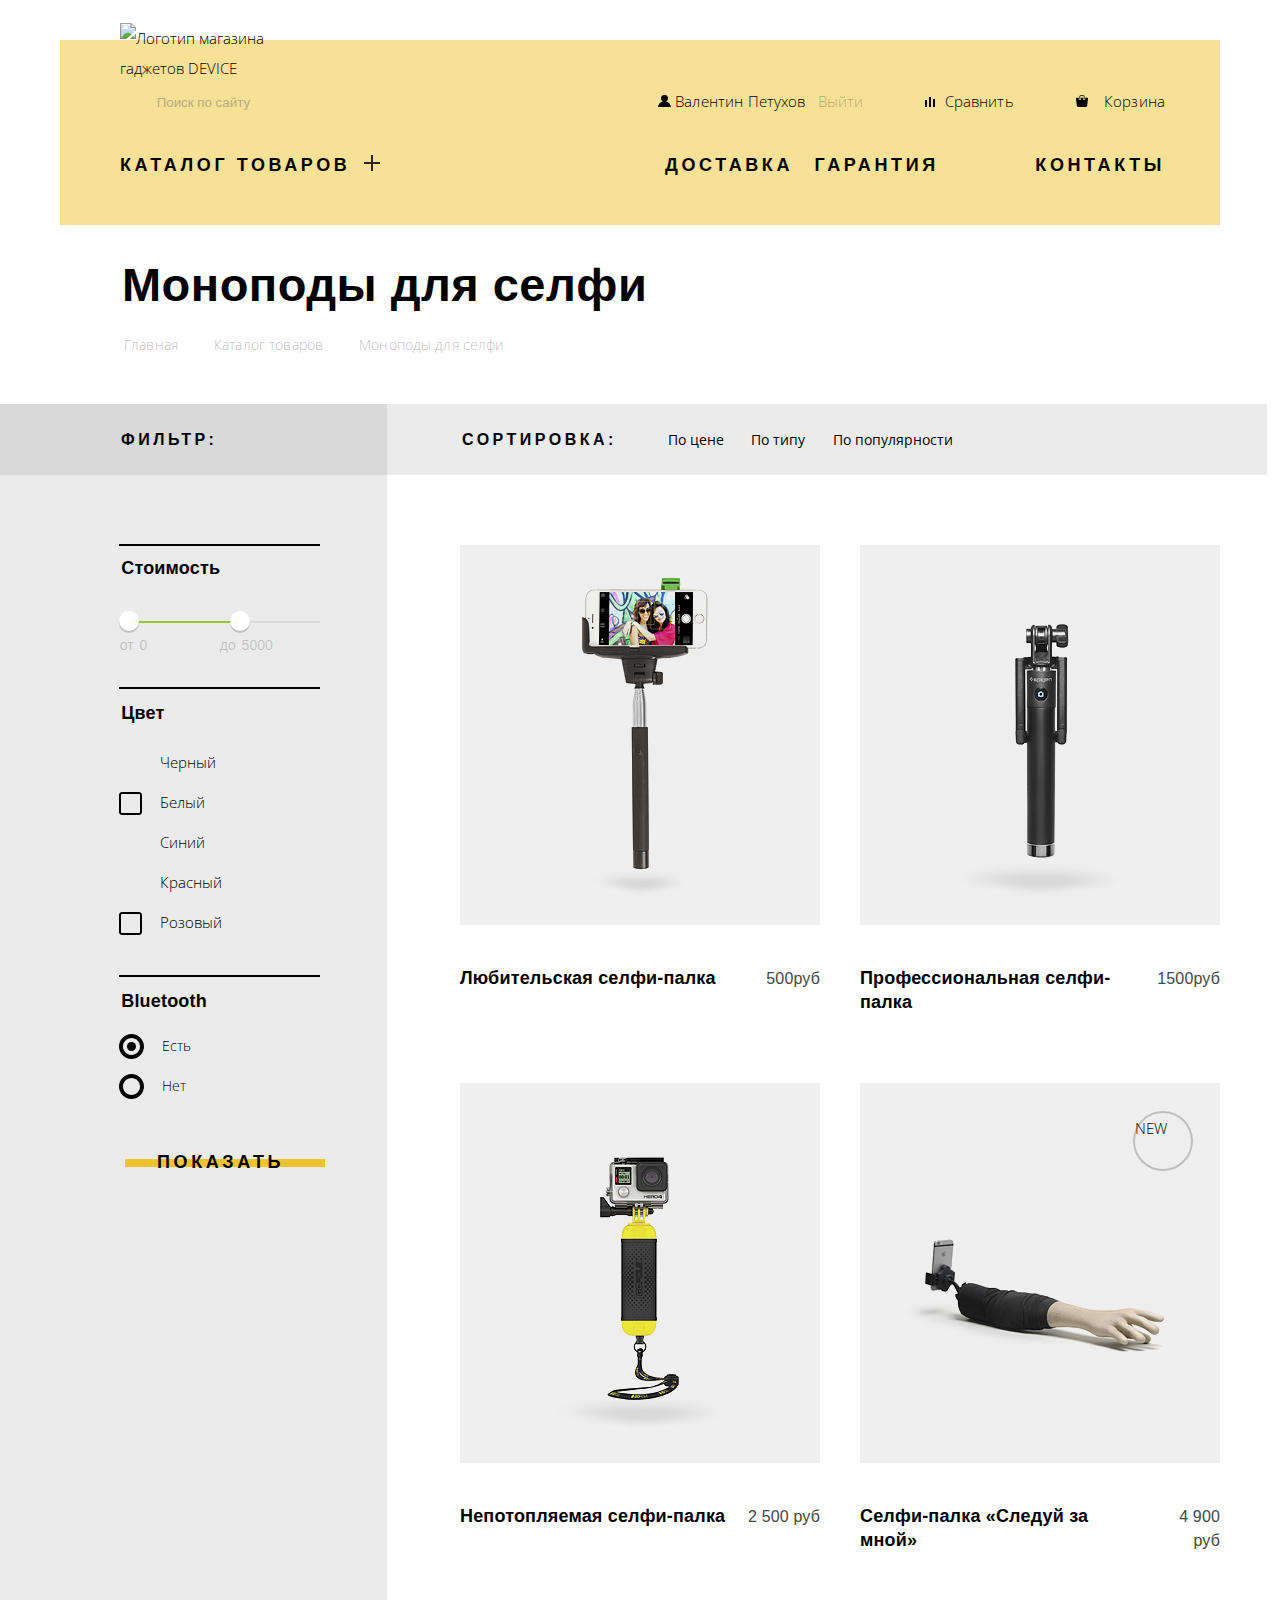
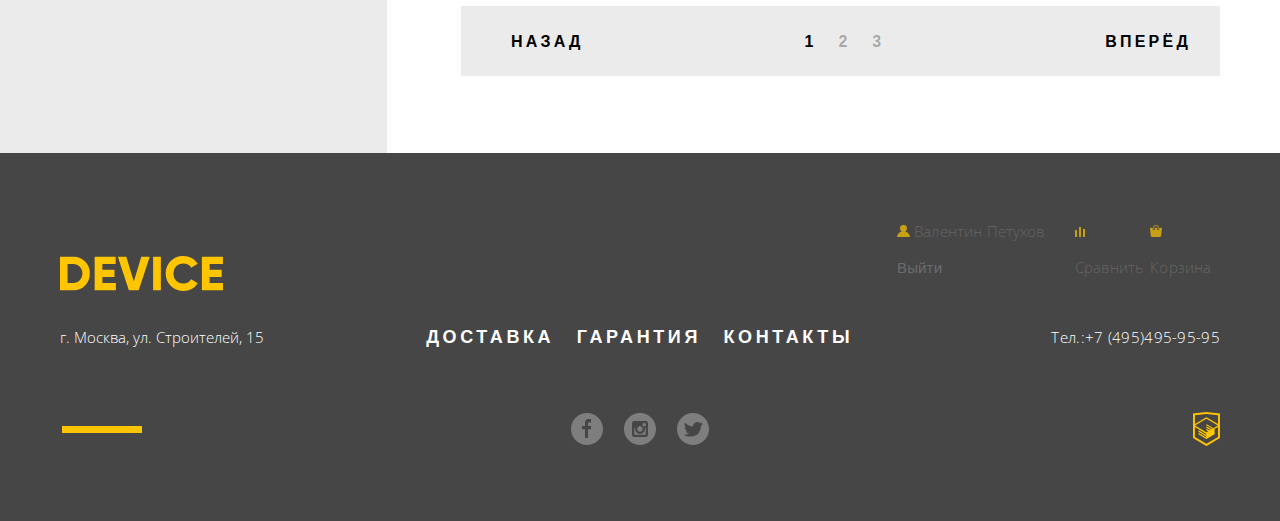
==== catalog-monopod.html @ 41ba4fc7 "работа на замечаниями" ====
<!DOCTYPE html>
<html lang="ru">

<head>
  <meta charset="utf-8">
  <title>HTML Academy Моноподы: Девайс</title>
  <link href="https://fonts.googleapis.com/css?family=Open+Sans:300,400&display=swap&subset=cyrillic" rel="stylesheet">
  <link href="css/normalize.css" rel="stylesheet">
  <link rel="stylesheet" href="css/style.css">

</head>

<body>
  <header class="container">
    <div class="main-navigation">
      <a class="header-logo" href="index.html">
        <img class="header-device" src="img/device.png" alt="Логотип магазина гаджетов DEVICE" width="163" height="35">
      </a>

      <div class="header-top">
        <div class="header-wraper">
          <form class="header-search" action="https://echo.htmlacademy.ru" method="get">
            <input name="search" class="header-search-text" placeholder="Поиск по сайту" type="text">
            <button class="header-search-button" type="submit">Найти</button>
          </form>

          <ul class="header-navigation">
            <li class="header-login">
              <a href="#">
                <span>
                  <svg width="13" height="12" viewBox="0 0 13 12">
                    <path
                      d="M.032 12h12.937c-.163-2.643-2.074-4.837-4.671-5.543a3.47 3.47 0 0 0 1.687-2.972 3.485 3.485 0 0 0-6.97 0c0 1.264.68 2.361 1.688 2.972C2.106 7.163.194 9.357.032 12z" />
                  </svg>
                </span>
                <span class="login-name">Выйти</span>
              </a>
            </li>
            <li class="header-contrast">
              <a href="#"><span>
                  <svg width="10" height="10" viewBox="0 0 10 10">
                    <path d="M8 2h1.984v8H8zM0 3h1.984v7H0zM4 0h2v10H4z" /></svg>
                </span>
                Сравнить</a>
            </li>

            <li class="header-basket">
              <a href="#">
                <span>
                  <svg width="12" height="12" viewBox="0 0 12 12">
                    <path
                      d="M11.864 3.017a.429.429 0 0 0-.327-.154H9.225V4.09c0 .563-.484 1.022-1.08 1.022-.594 0-1.078-.458-1.078-1.022V2.863H4.909V4.09c0 .563-.485 1.022-1.08 1.022-.595 0-1.078-.458-1.078-1.022V2.863H.438a.43.43 0 0 0-.327.154.472.472 0 0 0-.108.358l.776 7.134c.015.806.642 1.455 1.411 1.455h7.595c.77 0 1.396-.649 1.411-1.455l.776-7.134a.476.476 0 0 0-.108-.358z" />
                    <path
                      d="M3.829 4.499c.239 0 .433-.184.433-.409V1.84c0-.632.672-1.022 1.295-1.022h1.079c.655 0 1.078.401 1.078 1.022v2.25c0 .225.194.409.431.409.239 0 .433-.184.433-.409V1.84C8.577.773 7.761 0 6.636 0H5.557c-1.19 0-2.159.826-2.159 1.84v2.25c0 .225.194.409.431.409z" />
                  </svg>
                </span>
                Корзина</a>
            </li>
          </ul>
        </div>
      </div>

      <div class="header-servis">
        <nav class="header-catalog">
          <ul class="header-catalog-list">
            <li class="header-item"> Каталог товаров
              <span>
                <img src="img/plus.svg" alt="plus">
              </span>
              <ul class="header-catalog-sub">
                <li><a href="#">Виртуальная реальность </a></li>
                <li><a href="catalog-monopod.html">Моноподы для селфи</a></li>
                <li><a href="#">Экшен-камеры</a></li>
                <li><a href="#"> Финтес-браслеты</a></li>
                <li><a href="#"> Умные часы </a></li>
                <li><a href="#"> Квадрокоптеры </a></li>
              </ul>
            </li>
          </ul>
        </nav>

        <ul class="header-servis-list">
          <li><a href="#">Доставка</a></li>
          <li class="header-delevery"><a href="#">Гарантия</a></li>
          <li><a href="#">Контакты</a></li>
        </ul>

      </div>
    </div>
  </header>
  <main>
    <div class="container">
      <h1 class="monopod-title">Моноподы для селфи</h1>
      <ul class="breadcrumbs">
        <li><a href="index.html">Главная</a></li>
        <li><a href="#">Каталог товаров</a></li>
        <li class="breadcrumbs-current">
          <a>Моноподы для селфи</a>
        </li>
      </ul>
    </div>
    <section class="filters">

      <div class="filter-container-top">
        <div class="container">
          <div class="wrapper">
            <h2>Фильтр:</h2>
          </div>
          <div class="wrapper-left">
            <h2>Сортировка:</h2>

            <ul class="sorting">
              <li class="sorting-current">
                <a href="#">По цене</a>
              </li>
              <li><a href="#">По типу</a></li>
              <li><a href="#">По популярности</a></li>
            </ul>
            <ul class="sorting-arrow">
              <li class="arrow-top"><a href="#">По порядку</a></li>
              <li class="arrow-down"><a href="#">В обратном порядке</a></li>
            </ul>
          </div>
        </div>
      </div>
    </section>
    <section class="market">
      <div class="container">
        <div class="filter-container-left">
          <form class="filter" method="get" action="https://echo.htmlacademy.ru">
            <fieldset class="price-sort">
              <legend>Стоимость</legend>

              <div class="price-range">
                <div class="range-controls">
                  <div class="scale">
                    <div class="bar"></div>
                  </div>
                  <div class="range-toogle range-toogle-min"> </div>
                  <div class="range-toogle range-toogle-max"> </div>
                </div>
                <div class="price-controls">
                  <label for="zero" class="min-price">
                    от
                    <input type="text" id="zero" name="min-price" value="0">
                  </label>
                  <label for="the-end" class="max-price">
                    до
                    <input type="text" id="the-end" name="max-price" value="5000">
                  </label>
                </div>

              </div>
            </fieldset>
            <fieldset class="color-sort">
              <legend>Цвет</legend>
              <ul class="color-list">
                <li>
                  <input class="check-input" type="checkbox" name="black" id="color-black" checked>
                  <label class="check" for="color-black">Черный</label>
                </li>
                <li>
                  <input class="check-input" type="checkbox" name="white" id="color-white">
                  <label class="check" for="color-white">Белый</label>
                </li>
                <li>
                  <input class="check-input" type="checkbox" name="blue" id="color-blue" checked>
                  <label class="check" for="color-blue">Синий</label>
                </li>
                <li>
                  <input class="check-input" type="checkbox" name="red" id="color-red" checked>
                  <label class="check" for="color-red">Красный</label>
                </li>
                <li>
                  <input class="check-input" type="checkbox" name="pink" id="color-pink">
                  <label class="check" for="color-pink">Розовый</label>
                </li>
              </ul>
            </fieldset>

            <fieldset class="bluetooth-sort">
              <legend class="bluetooth">
                Bluetooth
              </legend>
              <ul class="bluetooth-list">
                <li>
                  <input class="check-input" type="radio" name="bluetooth-group" value="bluetooth-yes"
                    id="bluetooth-yes" checked>
                  <label class="radio" for="bluetooth-yes">Есть</label>
                </li>
                <li>
                  <input class="check-input" type="radio" name="bluetooth-group" value="bluetooth-no" id="bluetooth-no">
                  <label class="radio" for="bluetooth-no">Нет</label>
                </li>
              </ul>
            </fieldset>
            <button class="button demonstrate">Показать</button>
          </form>
        </div>

        <h2 class="visually-hidden">Список моноподов в продаже</h2>

        <div class="catalog-monopod">
          <ul class="monopod-list">
            <li class="monopod">
              <p class="monopod-image">
                <img src="img/item-1-jpg.png" class="item-1jpg" alt="Любительская селфи палка" width="360" height="380">
              </p>

              <h3 class="monopod-type">
                <a href="#">Любительская селфи-палка</a>
                <span class="monopod-price">500руб</span>
              </h3>
              <div class="actions">
                <button class="show">В корзину</button>
                <button class="point">Добавить к сравнению</button>
              </div>
            </li>
            <li class="monopod">
              <p class="monopod-image">
                <img src="img/item-2-jpg.png" class="item-2jpg" alt="Pro monopod" width="360" height="380">
              </p>
              <h3 class="monopod-type">
                <a href="#">
                  Профессиональная селфи-палка </a>
                <span class="monopod-price">1500руб</span>
              </h3>
              <div class="actions">
                <button class="show">В корзину</button>
                <button class="point">Добавить к сравнению</button>
              </div>
            </li>
            <li class="monopod">
              <p class="monopod-image">
                <img src="img/item-3-jpg.png" class="item-3jpg" alt=" Непотопляемая селфи-палка">
              </p>
              <h3 class="monopod-type">
                <a href="#">
                  Непотопляемая селфи-палка </a>
                <span class="monopod-price">2 500 руб</span>
              </h3>
              <div class="actions">
                <button class="show">В корзину</button>
                <button class="point">Добавить к сравнению</button>
              </div>
            </li>
            <li class="monopod ">
              <p class="monopod-image monopod-new">
                <img src="img/item-4-jpg.png" class="item-4jpg" alt="Селфи-палка «Следуй за мной»">
              </p>
              <h3 class="monopod-type">
                <a href="#">Селфи-палка «Следуй за мной»
                </a>
                <span class="monopod-price">4 900 руб</span>
              </h3>

              <div class="actions">
                <button class="show">В корзину</button>
                <button class="point">Добавить к сравнению</button>
              </div>
            </li>
          </ul>

          <ul class="pagination-list">
            <li><a href="#">НАЗАД</a></li>
            <li>
              <ul class="pagination-items">
                <li class="pagination-item pagination-current"><a>1</a></li>
                <li class="pagination-item"><a href="#">2</a></li>
                <li class="pagination-item"><a href="#">3</a></li>
              </ul>
            </li>
            <li> <a href="#">ВПЕРЁД</a></li>
          </ul>
        </div>
      </div>
    </section>
  </main>

  <footer class="main-footer">
    <div class="container">
      <div class="footer-top">
        <a class="footer-top-logo" href="index.html">
          <svg width="163" height="35" viewBox="0 0 163 35">
            <path
              d="M-.151.702v33.6h13.532a15.72 15.72 0 0 0 11.72-4.824 16.458 16.458 0 0 0 4.712-11.976 16.458 16.458 0 0 0-4.712-11.976A15.723 15.723 0 0 0 13.381.702H-.151zM7.582 26.91V8.091h5.8a8.646 8.646 0 0 1 6.5 2.568 9.407 9.407 0 0 1 2.489 6.84 9.406 9.406 0 0 1-2.489 6.84 8.642 8.642 0 0 1-6.5 2.568h-5.8zm34.8-5.952h12.082v-7.3H42.378V8.091h13.291V.702H34.645v33.6H55.91V26.91H42.378v-5.952zm36.343 13.344L89.744.702h-8.458l-7.491 24.72L66.304.702h-8.457l11.019 33.6h9.859zm14.4 0h7.733V.702h-7.733v33.6zm38.615-1.416a15.506 15.506 0 0 0 6.041-5.688l-6.67-3.84a7.482 7.482 0 0 1-3.165 3.024 9.87 9.87 0 0 1-4.664 1.1 9.595 9.595 0 0 1-7.177-2.736 9.909 9.909 0 0 1-2.682-7.248 9.909 9.909 0 0 1 2.682-7.248 9.595 9.595 0 0 1 7.177-2.736 9.897 9.897 0 0 1 4.639 1.08 7.592 7.592 0 0 1 3.19 3.048l6.67-3.84a15.873 15.873 0 0 0-6.09-5.688 17.42 17.42 0 0 0-8.409-2.088c-9.779-.272-17.797 7.691-17.591 17.472-.208 9.781 7.809 17.747 17.588 17.476a17.52 17.52 0 0 0 8.458-2.088zm17.881-11.928h12.082v-7.3h-12.085V8.091h13.29V.702h-21.023v33.6h21.265V26.91h-13.532v-5.952z" />
          </svg>
        </a>

        <ul class="footer-navi">
          <li class="footer-login">
            <a href="#">
              <span>
                <svg width="13" height="12" viewBox="0 0 13 12">
                  <path fill="#ffc600"
                    d="M.032 12h12.937c-.163-2.643-2.074-4.837-4.671-5.543a3.47 3.47 0 0 0 1.687-2.972 3.485 3.485 0 0 0-6.97 0c0 1.264.68 2.361 1.688 2.972C2.106 7.163.194 9.357.032 12z" />
                </svg>
              </span>
              Валентин Петухов
              <span class="name">Выйти</span>
            </a></li>
          <li class="footer-contrast">
            <a href="#"><span>
                <svg width="10" height="10" viewBox="0 0 10 10">
                  <path fill="#ffc600" d="M8 2h1.984v8H8zM0 3h1.984v7H0zM4 0h2v10H4z" /></svg>
              </span> Сравнить</a>
          </li>
          <li class="footer-basket">
            <a href="#"><span>
                <svg width="12" height="12" viewBox="0 0 12 12">
                  <path
                    d="M11.864 3.017a.429.429 0 0 0-.327-.154H9.225V4.09c0 .563-.484 1.022-1.08 1.022-.594 0-1.078-.458-1.078-1.022V2.863H4.909V4.09c0 .563-.485 1.022-1.08 1.022-.595 0-1.078-.458-1.078-1.022V2.863H.438a.43.43 0 0 0-.327.154.472.472 0 0 0-.108.358l.776 7.134c.015.806.642 1.455 1.411 1.455h7.595c.77 0 1.396-.649 1.411-1.455l.776-7.134a.476.476 0 0 0-.108-.358z" />
                  <path
                    d="M3.829 4.499c.239 0 .433-.184.433-.409V1.84c0-.632.672-1.022 1.295-1.022h1.079c.655 0 1.078.401 1.078 1.022v2.25c0 .225.194.409.431.409.239 0 .433-.184.433-.409V1.84C8.577.773 7.761 0 6.636 0H5.557c-1.19 0-2.159.826-2.159 1.84v2.25c0 .225.194.409.431.409z" />
                </svg>
              </span>
              Корзина</a>
          </li>
        </ul>
      </div>
      <div class="footer-center">
        <address>г. Москва, ул. Строителей, 15</address>
        <ul class="footer-service">
          <li class="footer-delivery"><a href="#">Доставка</a></li>
          <li class="footer-garant"><a href="#">Гарантия</a> </li>
          <li class="footer-contact"><a href="#">Контакты</a></li>
        </ul>
        <p class="footer-telephone">
          <a href="tel:+74954959595">Тел.:+7 (495)495-95-95</a>
        </p>
      </div>
      <div class="footer-bottom">
        <!--тут должна быть Желтая линиия -->
        <ul class="footer-social">
          <li class="footer-social-fb">
            <a href="//facebook.com/" aria-label="Фейсбук">
              <svg width="32" height="32" viewBox="0 0 32 32">
                <path
                  d="M16 0C7.164 0 0 7.163 0 16s7.164 16 16 16c8.837 0 16-7.164 16-16S24.837 0 16 0zm4.062 9.455h-3.021v3.444h3.021v3.445h-3.021v8.61H14.02v-8.61H11v-3.445h3.021V9.455c0-1.902 1.353-3.445 3.021-3.445h3.021v3.445z" />
              </svg>
            </a>
          </li>
          <li>
            <a href="#" class="footer-social-in" aria-label="Инстаграм">
              <svg width="32" height="32" viewBox="0 0 32 32">
                <g>
                  <path
                    d="M20.916 16a4.938 4.938 0 1 1-9.877 0c0-.394.051-.773.138-1.14h-.897v6.838h11.396V14.86h-.897c.086.367.137.746.137 1.14z" />
                  <path
                    d="M15.978 18.659c1.466 0 2.659-1.193 2.659-2.659s-1.193-2.659-2.659-2.659c-1.466 0-2.659 1.193-2.659 2.659s1.192 2.659 2.659 2.659zM18.637 10.302h3.039v3.039h-3.039z" />
                  <path
                    d="M16 0C7.164 0 0 7.164 0 16c0 8.837 7.164 16 16 16 8.837 0 16-7.163 16-16 0-8.836-7.163-16-16-16zm7.955 21.698a2.285 2.285 0 0 1-2.279 2.279H10.279A2.285 2.285 0 0 1 8 21.698V10.302a2.286 2.286 0 0 1 2.279-2.279h11.396a2.286 2.286 0 0 1 2.279 2.279v11.396z" />
                </g>
              </svg>
            </a>
          </li>
          <li>
            <a href="#" class="footer-social-te" aria-label="Телеграм">
              <svg width="32" height="32" viewBox="0 0 32 32">
                <path
                  d="M16 0C7.164 0 0 7.164 0 16c0 8.837 7.164 16 16 16 8.837 0 16-7.163 16-16 0-8.836-7.163-16-16-16zm7.944 12.809c-.251 6.516-3.463 10.832-10.992 10.702h-.486c-.447 0-4.543-.443-5.344-1.823 2.479.19 4.247-.406 5.12-1.136-1.048-.289-2.923-.461-3.251-2.848.384.104.618.221 1.299.113-1.307-.824-2.758-1.519-2.679-3.643.311.317 1.164.518 1.46.457-.768-.233-2.149-3.244-.974-4.781 1.984 1.79 4.075 3.482 7.804 3.643.227-2.214 1.24-3.699 3.168-4.325 1.84-.479 3.255.26 3.901 1.138.737-.224 1.453-.466 2.193-.685-.004.833-.569 1.463-.935 1.709.747.165 1.423-.475 1.423-.475-.184.963-1.094 1.725-1.707 1.954z" />
              </svg>
            </a>
          </li>
        </ul>

        <a href="https://htmlacademy.ru/intensive/htmlcss" class="footer-htmlacademy" target="_blank">
          <svg width="26.943" height="34.09" viewBox="0 0 26.943 34.09">
            <path
              d="M13.62.017L13.472 0 0 1.412v24.661l13.473 8.017 13.43-7.99.042-.025V1.412L13.62.017zm11.399 12.11L13.495 5.334l-.001-.104-.087.05-.088-.056v.109L1.925 12.118V3.147l11.548-1.212L25.02 3.147v8.98zm-11.614-5.34L24.923 13.5l-4.479 2.64-7.093-4.221-.014 1.415 5.904 3.513-.86.507-5.03-2.992-.014 1.415 3.827 2.275-.782.523-3.031-1.787-.014 1.413 1.853 1.091-1.8 1.081-11.356-6.751 11.371-6.835zm-11.48 8.34l11.411 6.791.016 1.044-7.942-4.728-.015 1.416 7.979 4.795.018 1.076-7.973-4.74-.013 1.414 8.021 4.822.046.025 8.143-4.872-.011-5.177 3.415-2.036v10.021L13.472 31.85 1.925 24.979v-9.852z" />
          </svg>
        </a>

      </div>
    </div>
  </footer>
</body>

</html>
---- css/style.css ----
@font-face {
  font-family: "Gilroy";
  src: url("../fonts/gilroyextrabold.woff2") format("woff2"),
    url("../fonts/gilroyextrabold.woff") format("woff");
  font-weight: 800;
  font-display: swap;
}

@font-face {
  font-family: "Gilroy";
  src: url("../fonts/gilroylight.woff2") format("woff2"),
    url("../fonts/gilroylight.woff") format("woff");
  font-weight: 300;
  font-display: swap;
}

*,
*::after,
*::before {
  box-sizing: inherit;
}

html {
  box-sizing: border-box;
}

body {
  margin: 0;
  padding: 0;
  font-family: 'Open Sans', "Arial", sans-serif;
  font-size: 15px;
  line-height: 30px;
  font-weight: 300;
  color: #000000;
  background-color: #ffffff;
}

a {
  text-decoration: none;
  /* всем сылкам черный цвет.
  так как белые только в подвале.
  там  и переопределим цвет*/
  color: #000000;
}

.button {
  border: none;
  position: relative;
  background-color: #ebebeb;
  text-transform: uppercase;
  font-family: "Gilroy", "Arial", sans-serif;
  font-size: 18px;
  font-weight: 800;
  line-height: 1.33;
  letter-spacing: 3.6px;
  text-align: center;
  color: #000000;
  /* немогу понять как сделать буквы */
  z-index: 2;
}

.button::before {
  content: "";
  position: absolute;
  width: 200px;
  height: 8px;
  bottom: 9px;
  right: -35px;
  background-color: rgb(240, 196, 46);
  z-index: -1;
}

header.container {
  margin-top: 40px;

}

.header-logo {
  width: 163px;
  height: 35px;
  margin-top: -17px;
  margin-bottom: 25px;
}

.header-logo:hover .header-device {
  opacity: 0.7;
}

.header-logo:focus {
  opacity: 0.4;
}

.slider {

  background-image: linear-gradient(rgb(247, 225, 150) 24%, white 0);
}

.main-navigation {
  width: 1160px;

  display: flex;
  flex-direction: column;
  align-items: flex-start;
  background-color: rgb(247, 225, 150);
  padding-left: 60px;
  padding-right: 55px;
  padding-bottom: 14px;
}

.visually-hidden {
  position: absolute;
  clip: rect(0 0 0 0);
  width: 1px;
  height: 1px;
  margin: -1px;
}

.header-search {}

.header-search-button {
  display: none;
}

.container {
  width: 1200px;
  margin: 0 auto;
  padding: 0 20px;
}

.header-wraper {
  display: flex;
  padding-left: 4px;

  justify-content: space-between;
}

.header-navigation {
  display: flex;
  /* продумать с шириной. */
  width: 540px;
  margin-top: auto;
  padding-left: 33px;
  /*или 0 ?*/
  margin-left: auto;
  justify-content: space-between;
  /*почему не работает?7 */
}

.header-navigation span {
  fill: black;
}

.header-login span {
  padding-right: 0;
}

.header-basket span {
  padding-right: 12px;
}

.header-contrast span {
  padding-right: 5px;
}

.login-name {
  font-family: 'Open Sans', "Arial", sans-serif;
  font-size: 15px;
  font-weight: 300;
  font-style: normal;
  font-stretch: normal;
  line-height: 2;
  letter-spacing: 0.15px;
  text-align: left;
  color: rgba(0, 0, 0, 0.3);
}

.header-login .login-name::before {
  content: "Валентин Петухов";
  width: 132px;
  color: black;
  margin-right: 0.8em;
}

.header-login .login-clear::before {
  content: "";
  width: 132px;
  color: black;
  margin-right: 0.8em;
}


.header-contrast-padding {
  padding-left: 174px;
}

.header-servis {
  display: flex;
  width: 100%;
  padding-top: 5px;
  padding-bottom: 15px;
  font-family: "Gilroy", "Arial", sans-serif;
  font-size: 18px;
  font-weight: 800;
  line-height: 1.33;
  letter-spacing: 3.6px;
  text-align: left;
  color: #000000;
}

.header-servis-list {
  display: flex;
  width: 540px;
  justify-content: space-between;
  text-transform: uppercase;
}

.header-delevery {
  padding-right: 75px;
}

.header-catalog {
  margin-right: auto;
}

.header-catalog-list {
  position: relative;
  padding-left: 0;
}

.header-item span {
  padding-left: 5px;
}

/* .header-catalog-list::after {
  content: "";
  position: absolute;
  width: 16px;
  height: 2px;
  top: 11px;
  right: -29px;
  transform: rotate(90deg);
  background-color: black;
}

.header-catalog-list::before {
  content: "";
  position: absolute;
  width: 16px;
  height: 2px;
  top: 12px;
  right: -28px;
  background-color: black;
} */

/* .header-catalog-list:hover .header-catalog-sub {
  display: flex;
} */

.header-catalog-sub {

  text-transform: none;
  font-family: "OpenSans", "Arial", sans-serif;
  font-size: 15px;
  font-weight: 300;

  line-height: 2.4;
  letter-spacing: 0.15px;
  text-align: left;
}

.header-catalog-sub li {}

.header-item {
  text-transform: uppercase;
}

.header-search::before {
  content: "";
  width: 16px;
  height: 16px;
  display: inline-block;
  vertical-align: middle;
  margin-right: 0.1em;
  background-image: url("../img/search.svg");
  background-repeat: no-repeat;

}

.header-search-text {
  padding-left: 11px;
  border: none;
  background-color: rgb(247, 225, 150);
  opacity: 0.5;
  color: rgba(0, 0, 0, 0.3);
}

.header-search input:hover {
  opacity: 0.6;
  color: rgba(0, 0, 0, 0.6);
}

.header-search input:focus {
  color: #000000;
  opacity: 1;
}

.header-top {
  width: 100%;
  padding-top: 3px;
  font-family: 'Open Sans', "Arial", sans-serif;
  font-size: 15px;
  font-weight: 300;
  line-height: 2;
  letter-spacing: 0.15px;
  text-align: left;
  color: #000000;
}

.header-catalog-sub {
  display: none;
}

.header-navigation,
.header-catalog-list,
.header-catalog-sub,
.header-servis-list {
  list-style: none;
}

.header-navigation a:hover,
.header-catalog-list a:hover,
.header-catalog-sub a:hover,
.header-servis-list a:hover,
.footer-center-service a:hover {
  opacity: 0.6;
}

.header-navigation a:focus,
.header-catalog-list a:focus,
.header-catalog-sub a:focus,
.header-servis-list a:focus,
.footer-center-service a:focus {
  opacity: 0.3;
}


.sliders-number {
  position: absolute;
  display: block;
  z-index: 1;
  right: 35px;
  bottom: 185px;
  width: 166px;
  height: 131px;

  font-family: "Gilroy", "Arial", sans-serif;
  font-size: 179px;
  font-weight: 800;
  line-height: 1;
  letter-spacing: 1.79px;
  text-align: right;
  color: white;
}

.slider-list {
  position: relative;
}

.main-sliders-controls {
  display: flex;

  list-style: none;
  justify-content: space-around;

  position: absolute;
  left: 88%;
  bottom: 135px;
  z-index: 100;

  width: 141px;
  height: 18px;

  /* text-align: center; */
  font-size: 0;
  transform: translateX(-50%);
}

.slides {
  display: none;
}

.main-sliders-controls label {
  position: relative;

  display: inline-block;
  width: 18px;
  height: 18px;
  padding: 8px;

  border-radius: 50%;
  cursor: pointer;
}

.main-sliders-controls label::after {
  content: "";
  position: absolute;
  top: 0;
  left: 0;
  width: 12px;
  height: 12px;
  border: 1px solid #000000;
  border-radius: 50%;

}

.slider input {
  display: none;
}

#control-first:checked~.main-sliders .slides-first {
  display: flex;
}

#control-two:checked~.main-sliders .slides-two {
  display: flex;
}

#control-three:checked~.main-sliders .slides-three {
  display: flex;
}

#control-first:checked~.main-sliders-controls .slider-control-first::before,
#control-two:checked~.main-sliders-controls .slider-control-two::before,
#control-three:checked~.main-sliders-controls .slider-control-three::before {
  content: "";
  position: absolute;
  left: 50%;
  top: 50%;
  z-index: 2;
  width: 4px;
  height: 4px;
  margin: -4px;
  background-color: inherit;
  border: 2px solid red;
  border-radius: 50%;
}


.main-sliders {
  display: flex;
  list-style: none;
  margin-left: 52px;
  margin-top: 0;
}

.main-sliders li {
  position: relative;
}

.controls-list input {
  appearance: none;
  opacity: 0;

}



.slides-text {
  width: 50%;
  padding-top: 37px;
  padding-left: 125px;
}

.slides-text table {
  width: 530px;
  padding-top: 55px;
}




.slides-feature {
  width: 479px;
  margin-bottom: 19px;
  font-family: "Gilroy", "Arial", sans-serif;
  font-size: 47px;
  font-weight: 800;
  line-height: 1.19;
  letter-spacing: 0.47px;
  text-align: left;
  color: #000000;
}

.feature-item {
  width: 479px;
  padding-bottom: 35px;

  font-family: "Gilroy", "Arial", sans-serif;
  font-size: 15px;
  font-weight: 300;
  line-height: 2;
  text-align: left;
  color: #464646;
}

.feature-tr {
  font-family: "Gilroy", "Arial", sans-serif;
  font-size: 36px;
  font-weight: 300;
  line-height: 1.33;
  /* letter-spacing: 0.36px; */
  text-align: left;
  color: #000000;
}

.feature-tr td {
  padding-right: 45px;
}

.feature-tr-bottom {
  font-family: 'Open Sans', "Arial", sans-serif;
  font-size: 13px;
  font-weight: 300;
  line-height: 1.54;
  letter-spacing: 0.13px;
  text-align: left;
  color: #464646;
}


.slides-detail {
  position: relative;
  display: block;
  width: 220px;
  z-index: 1;
  font-family: "Gilroy", "Arial", sans-serif;
  font-size: 18px;
  font-weight: 800;
  line-height: 1.33;
  letter-spacing: 3.6px;
  text-align: center;
  color: #000000;
  text-transform: uppercase;
}

.slides-detail::before {
  content: "";
  position: absolute;
  width: 220px;
  height: 8px;
  bottom: 9px;
  left: 0px;
  background-color: rgb(240, 196, 46);
  z-index: -1;
}

.popular-list {
  display: flex;
  margin-top: 95px;
}

.popular-list .container {
  padding: 0;
}

.popular-back {
  display: flex;
  justify-content: space-between;
  list-style: none;
  padding: 0;
  margin-bottom: 105px;
}


.popular .icon-selfi {
  align-items: end;
  padding-bottom: 2px;
}

.popular-item {
  width: 160px;
  min-height: 160px;
  display: flex;
  justify-content: center;
  background-color: rgb(247, 225, 150);
}

.popular:hover .popular-item {
  background-color: rgb(240, 196, 46);
}

.popular-icon:focus .popular-img,
.popular:focus .popular-item p {
  opacity: 0.5;
}

.popular {
  width: 160px;
}

.popular a {
  display: flex;
  justify-content: center;
  align-items: center;
  min-height: 160px;
  font-family: "Gilroy", "Arial", sans-serif;
  font-size: 18px;
  font-weight: 800;
  line-height: 1.33;
  letter-spacing: 0.18px;
  text-align: left;
  color: #000000;

}

.popular-monopod {
  padding: 0;
  padding-top: 20%;
}

.service {
  display: flex;
  width: 100%;
  min-height: 320px;
  margin-bottom: 60px;
  background-image: linear-gradient(#e5e5e5 90%, white 10%);

}

.service .container {
  display: flex;
}

.service-slider-slides {
  width: 800px;
  padding-left: 86px;
}

.service-slider-controls {
  position: relative;
}

.service-slider-controls::after {
  content: "";
  position: absolute;
  top: 60px;
  left: 121px;
  width: 319px;
  height: 7px;
  transform: rotate(90deg);
  background-color: black;
}

.controls-list {
  display: flex;
  flex-direction: column;
  justify-content: space-between;
  width: 277px;
  margin-top: -15px;
  padding: 0;
  font-family: "Gilroy", "Arial", sans-serif;
  font-size: 18px;
  font-weight: 800;
  letter-spacing: 3.6px;
  text-align: center;
  color: #000000;
}

.service-list,
.controls-list {
  list-style: none;
}

.controls-item {
  position: relative;
  min-height: 40px;
  text-transform: uppercase;
  font-family: "Gilroy", "Arial", sans-serif;
  font-size: 18px;
  font-weight: 800;
  letter-spacing: 3.6px;
  text-align: center;
  color: black;
}

.controls-item:before {
  content: "";
  position: absolute;
  width: 160px;
  height: 8px;
  top: 11px;
  right: 117px;
  z-index: -1;
  background-color: rgb(240, 196, 46);
}

.controls-item label {
  display: block;
  width: 278px;
  padding-left: 20px;
  min-height: 40px;
  text-align: left;
  vertical-align: middle;
}

.service input {
  display: none;
}

.servise-item {
  display: none;
  width: 690px;
  min-height: 200px;
}

.servise-delivery {
  background-image: url("../img/delivery.svg");
  background-repeat: no-repeat;
  background-position-x: 100%;
  background-position-y: 13px;
}

.servise-garant {
  background-image: url("../img/warranty.svg");
  background-repeat: no-repeat;
  background-position-x: 100%;
  background-position-y: 13px;
}

.servise-credit {
  background-image: url("../img/credit.svg");
  background-repeat: no-repeat;
  background-position-x: 100%;
  background-position-y: 13px;
}

#delivery:checked~.service-slider-slides .service-list .servise-delivery {
  display: block;
}

#garant:checked~.service-slider-slides .service-list .servise-garant {
  display: block;
}

#contacts:checked~.service-slider-slides .service-list .servise-credit {
  display: block;
}

#delivery:checked~.service-slider-controls .delivery-label {
  background-color: black;
  color: yellow;
  z-index: 1;
}

#garant:checked~.service-slider-controls .garant-label {
  background-color: black;
  color: yellow;
  z-index: -1;
}

#contacts:checked~.service-slider-controls .contacts-label {
  background-color: black;
  color: yellow;
  z-index: 2;
}



.servise-item h2 {
  margin-top: -43px;
  margin-bottom: 30px;
  font-family: "Gilroy", "Arial", sans-serif;
  font-size: 47px;
  font-weight: 800;
  line-height: 1.02;
  letter-spacing: 0.47px;
  text-align: left;
  color: #000000;
}

.servise-item p {
  font-family: 'Open Sans', "Arial", sans-serif;
  font-size: 15px;
  font-weight: 300;
  line-height: 2;
  letter-spacing: 0.15px;
  text-align: left;
  color: #464646;
}

.delivery-text {
  width: 426px;
  min-height: 75px;
}

.garant-text {
  width: 436px;
  min-height: 75px;
}

.credit-text {
  width: 425px;
  min-height: 75px;
}

.logotips {
  margin-bottom: 100px;
}

.logotips .container {
  display: flex;
  justify-content: space-between;
}

.logotip {
  position: relative;
}

.logo-bw {
  position: relative;
}

.logo-color {
  position: absolute;
  top: 45%;
  left: 50%;
  transform: translate(-50%, -50%);
  transition: opacity 0.5s;
}

/* TODO:
перенсти фокус с ли на а - немогу это сделать
1. как делать каталог товаров ?
2. бутоны на карточках товара - как убрать задний фон ? и остальное
3.Третий слайд не могу сделать.
4. как сделать иконку для нового товара ?? текст не могу поставить по середине
*/

.logo-color {
  opacity: 0;
}

.logo-bw {
  opacity: 1;
}

.logotip:hover .logo-color {
  opacity: 1;
}

.logotip:hover .logo-bw {
  opacity: 0;
}

.index-columns {
  display: flex;
  justify-content: space-between;
  margin-bottom: 87px;
}

.map {
  position: relative;
  width: 462px;
  /* margin-right: 139px; */
}

.map::before,
.about::before {
  content: "";
  position: absolute;
  top: -15px;
  width: 80px;
  height: 7px;
  background-color: black;
}

.map-text {
  width: 475px;
}

.map-row {
  padding-bottom: 15px;
}

.text-column {
  padding-bottom: 23px;
}

.map-delevery {
  padding-top: 28px;
  padding-left: 38px;
  font-family: "Gilroy", "Arial", sans-serif;
  font-size: 16px;
  font-weight: 800;
  line-height: 2.5;
  /* letter-spacing: 0.5px; */
  text-align: left;
  color: #000000;
}

.about {
  position: relative;
  width: 560px;
  min-height: 46px;

}

.about-text {
  width: 560px;
  padding-bottom: 5px;
}

.about-map,
.map-text {
  margin-bottom: 60px;
}

.about-map {
  width: 560px;
  min-height: 222px;
}

.map h2,
.about h2 {
  padding-bottom: 5px;
  font-family: "Gilroy", "Arial", sans-serif;
  font-size: 47px;
  font-weight: 800;
  line-height: 1.02;
  letter-spacing: 0.47px;
  text-align: left;
  color: #000000;
}

.delevery-text {
  padding-bottom: 20px;
}

.map p,
.about p {
  font-family: 'Open Sans', "Arial", sans-serif;
  font-size: 15px;
  font-weight: 300;
  line-height: 2;
  text-align: left;
  color: #464646;
}

section .contacts-about {
  position: relative;
  width: 260px;
  margin-left: 25px;
  font-family: "Gilroy", "Arial", sans-serif;
  font-size: 18px;
  font-weight: 800;
  line-height: 1.33;
  letter-spacing: 3.6px;
  text-align: center;
  color: #000000;
  text-transform: uppercase;
  z-index: 1;
  /* как сделать текст чтобы проступал ,,?? */
}

.contacts-about::after {
  content: "";
  position: absolute;
  top: 8px;
  left: -22px;
  width: 260px;
  height: 8px;
  background-color: rgb(240, 196, 46);
  z-index: -1;
}

.contacts-about-write {
  padding-left: 17px;
}

.main-footer {
  width: 100%;
  margin-left: auto;
  margin-right: auto;
  padding-top: 45px;
  padding-bottom: 66px;
  background-color: #464646;
}

.main-footer .container {
  display: flex;
  flex-direction: column;
  justify-content: center;
}

.footer-navi {
  display: flex;
  justify-content: space-between;
  width: 363px;
}

.name {
  font-family: 'OpenSans', "Arial", sans-serif;
  font-size: 15px;
  font-weight: 300;
  font-style: normal;
  font-stretch: normal;
  line-height: 2;
  letter-spacing: 0.15px;
  text-align: left;
  color: rgba(255, 255, 255, 0.3);
}

.footer-top-logo {
  fill: rgb(255, 197, 0);
  margin-right: auto;
  margin-top: auto;
}

.footer-top-logo:hover {
  fill: rgb(181, 146, 28);
}

.footer-top-logo:focus {
  fill: rgb(125, 108, 48);
}

.footer-service {
  display: flex;
  width: 463px;
  justify-content: space-between;
  margin: auto;
  padding: 0;
  padding-right: 36px;
}

.footer-social {
  display: flex;
  width: 165px;
  justify-content: space-between;
  margin: auto;
  padding: 0;
  opacity: 0.3;
  padding-left: 27px;
}

.footer-social a {
  fill: #fff;
}

.footer-social a:hover {
  fill: rgb(181, 181, 181);
}

.footer-social a:focus {
  fill: rgb(88, 88, 88);
}

.footer-telephone {
  letter-spacing: 0.3px;
}

.footer-top {
  display: flex;
  width: 100%;
  margin: 0;
  padding-bottom: 7px;
}

.footer-center {
  display: flex;
  margin-bottom: 45px;
  align-items: center;
}

.footer-bottom {
  display: flex;
  position: relative;
  align-items: center;
  width: auto;
}

.footer-bottom::before {
  content: "";
  position: absolute;
  width: 80px;
  height: 7px;
  top: 14px;
  left: 2px;
  background-color: rgb(255, 197, 0);

}

.footer-htmlacademy {
  fill: rgb(255, 197, 0);
}

.footer-htmlacademy:hover {
  fill: rgb(181, 146, 28);
}

.footer-htmlacademy:focus {
  fill: rgb(125, 108, 48);
}

.footer-navi span {
  fill: #ffc600;
}

.footer-navi a {
  opacity: 0.7;
  font-family: 'Open Sans', "Arial", sans-serif;
  font-size: 15px;
  font-weight: 300;
  font-style: normal;
  font-stretch: normal;
  line-height: 2.4;
  letter-spacing: 0.15px;
  text-align: left;
  color: rgba(147, 147, 147, 0.6);
}

.footer-navi a:hover {
  color: #ffffff;
}

.footer-navi a:focus {
  color: rgb(91, 91, 91);
}

.footer-center address,
.footer-telephone a {
  font-style: normal;
  font-family: 'Open Sans', "Arial", sans-serif;
  font-size: 15px;
  font-weight: 300;
  line-height: 2;
  text-align: left;
  color: white;
}

.footer-service,
.footer-social,
.footer-navi {
  list-style: none;
}

.footer-service a:hover {
  color: rgb(166, 166, 166)
}

.footer-service a:focus {
  color: rgb(125, 125, 125)
}

.footer-service a {
  text-transform: uppercase;
  font-family: "Gilroy", "Arial", sans-serif;
  font-size: 18px;
  font-weight: 800;
  line-height: 1.33;
  letter-spacing: 3.6px;
  text-align: left;
  color: white;
}


.modal-map {
  display: none;
  top: 5%;
  left: 50%;
  margin-left: -480px;
  width: 960px;
  box-shadow: 0px 10px 20px 0 rgba(4, 6, 6, 0.2);
}

.modal-write {
  display: none;
  width: 960px;
  top: 10%;
  left: 50%;
  margin-left: -480px;
  padding: 75px 98px 100px 92px;
  box-shadow: 0px 10px 20px 0 rgba(4, 6, 6, 0.2);
}

.modal-close {
  position: absolute;
  top: 22px;
  right: 22px;
  width: 55px;
  height: 55px;
  background-color: rgb(240, 197, 46);
  border: 20px solid rgb(240, 197, 46);
  border-radius: 50%;
  cursor: pointer;
}

.modal-send {
  margin-top: 55px;
}

.modal-close::before,
.modal-close::after {
  content: "";
  position: absolute;
  top: 6px;
  right: -18px;
  width: 52px;
  height: 3px;

  background-color: white;
}

.modal-close::before {
  transform: rotate(45deg);
}

.modal-close::after {
  transform: rotate(-45deg);
}

.modal {
  position: fixed;
  color: black;
  background-color: white;
}

.feedback-form label {
  font-family: "Gilroy", "Arial", sans-serif;
  font-size: 18px;
  font-weight: 800;

  line-height: 1.33;
  text-align: left;
  color: #000000;
}

.feedback-form input {
  width: 360px;
  min-height: 50px;
  display: flex;
  padding-left: 20px;
  font-family: "OpenSans", "Arial", sans-serif;
  font-size: 14px;

  line-height: 1.29;
  text-align: left;
  color: rgba(70, 70, 70, 0.4);
  background-color: rgba(70, 70, 70, 0.2);
}

.feedback-form input:focus {
  background-color: #ffffff;
  color: #464646;
}

.feedback-textarea input:invalid {
  background-color: rgb(245, 217, 217);
  /* почему не закрашиват ?? */
}

.feedback-person {
  display: flex;
  justify-content: space-between;
}

.feedback-textarea {
  margin-top: 20px;

}

.feedback-textarea textarea {
  width: 100%;
  min-height: 156px;
  padding: 20px;

  font-family: "OpenSans", "Arial", sans-serif;
  font-size: 14px;
  line-height: 1.29;
  text-align: left;
  color: rgba(70, 70, 70, 0.4);
  background-color: rgba(70, 70, 70, 0.2);
}

.feedback-textarea textarea:focus {

  background-color: #ffffff;
  color: #464646;
}

main h1 {
  padding-left: 201px;
  font-family: "Gilroy", "Arial", sans-serif;
  font-size: 47px;
  font-weight: 800;
  line-height: 1.02;
  letter-spacing: 0.47px;
  text-align: left;
  color: #000000;
}

.container .monopod-title {
  padding-left: 62px;
  padding-top: 5px;
  margin-bottom: 20px;
}

.breadcrumbs {
  display: flex;
  list-style: none;
  margin-bottom: 45px;
  margin-left: 8px;
}

.breadcrumbs li:nth-child(1)::after,
.breadcrumbs li:nth-child(2)::after {
  content: " ";
  width: 4px;
  min-height: 7px;
  margin-left: 16px;
  display: inline-block;
  background-repeat: no-repeat;
  background-image: url("../img/nav-arrow.svg");
}

.breadcrumbs a {
  padding-left: 16px;
  /*стрелочки нарисовать*/
  font-family: 'Open Sans', "Arial", sans-serif;
  font-size: 14px;
  font-weight: 300;
  line-height: 1.71;
  letter-spacing: 0.14px;
  text-align: left;
  color: rgba(0, 0, 0, 0.3);
}

.filters {

  margin-left: auto;
  margin-right: auto;
}

.filter-container-top {
  width: 100%;
  min-height: 71px;
  display: flex;
  align-items: center;
  background-color: #ebebeb;
  background-image: linear-gradient(90deg, white 30%, transparent 25%),
    linear-gradient(-90deg, white 1%, transparent 0%);
}

.filter-container-top .container {
  display: flex;
}

.filter-container-top h2 {
  display: flex;
  align-items: center;
  text-transform: uppercase;
  font-family: "Gilroy", "Arial", sans-serif;
  font-size: 16px;
  font-weight: 800;
  line-height: 1.5;
  letter-spacing: 3.5px;
  text-align: left;
  color: black;
}

.sorting {
  width: 325px;
  margin-left: 11px;
  display: flex;
  align-items: center;
  justify-content: space-between;
  list-style: none;
  font-family: 'Open Sans', "Arial", sans-serif;
  font-size: 14px;
  font-weight: normal;
  font-style: normal;
  font-stretch: normal;
  line-height: 1.29;
  letter-spacing: normal;
  text-align: left;
  color: rgba(0, 0, 0, 0.3);
}

.sorting li {
  display: flex;
  justify-content: space-between;
}

.sorting .sorting-current {
  color: black;
  opacity: 1;
}

.wrapper {
  display: flex;
  width: 467px;
  min-height: 71px;
  align-items: center;

  background-color: #d9d9d9;
  padding-left: 201px;

  flex-shrink: 0;
  margin-left: -140px;
}

.wrapper-left {
  width: 980px;
  display: flex;
  padding-left: 75px;
}

.arrow-list {
  display: flex;
  align-items: center;
  width: 60px;
  justify-content: center;
  margin-right: auto;
  margin-left: 139px;
}

.sorting-arrow {
  display: flex;
  width: 78px;
  align-items: center;
  justify-content: space-between;
  list-style: none;
  margin-left: auto;
}

.sorting-arrow li {
  display: flex;
  justify-content: space-between;
  font-family: 'Open Sans', "Arial", sans-serif;
  font-size: 0px;
  line-height: 1.29;
  text-align: left;
}

.sorting-arrow .arrow-top {
  width: 11px;
  min-height: 10px;
  background-image: url("../img/icon-up-dir.svg")
}

.sorting-arrow .arrow-down {
  width: 11px;
  min-height: 10px;
  background-image: url("../img/icon-down-dir.svg")
}

.filters h2 {
  text-transform: uppercase;
  font-family: "Gilroy", "Arial", sans-serif;
  font-size: 16px;
  font-weight: 800;
  line-height: 2.5;
  letter-spacing: 3.5px;
  text-align: left;
  color: #000000;
}

.filter-container-left {
  width: 467px;
  margin-left: -140px;
  background-color: #ebebeb;
  flex-shrink: 0;
  padding-left: 186px;
}

.market {
  display: flex;
  width: 100%;
  background-color: #ebebeb;
  background-image: linear-gradient(90deg, white 30%, transparent 25%),
    linear-gradient(-90deg, white 45%, transparent 25%);
}

.market .container {
  display: flex;
}

.catalog-monopod {
  display: flex;
  width: 833px;
  flex-shrink: 0;
  justify-content: center;
  flex-wrap: wrap;
  background-color: white;
  padding-top: 40px;
  padding-left: 33px;
}

.monopod-list {
  display: flex;
  flex-wrap: wrap;
  justify-content: space-between;
  padding-bottom: 0;
  margin-bottom: 0;
}

.monopod-list li {
  position: relative;
  width: 360px;
}

.monopod {
  margin-bottom: 35px;
}

.monopod-image {
  margin-bottom: 33px;

}

.show {
  display: none;
  position: relative;
  padding: 0;
  font-family: "Gilroy", "Arial", sans-serif;
  text-transform: uppercase;
  text-align: center;
  vertical-align: center;
  font-size: 18px;
  font-weight: 800;
  letter-spacing: 3.6px;
  text-align: center;
  color: #000000;
  z-index: 1;
}

.show::before {
  content: "";
  position: absolute;
  width: 200px;
  height: 8px;
  bottom: 8px;
  right: -15px;
  background-color: rgb(240, 196, 46);
  z-index: -1;
}

.point {
  display: none;
  padding: 0;
  font-family: 'Open Sans', "Arial", sans-serif;
  font-size: 13px;
  font-weight: 300;
  letter-spacing: 0.13px;
  text-align: center;
  color: black;
  opacity: 0.4;
}


.monopod .point,
.monopod .show {
  width: 160px;
  margin-bottom: 33px;
  border: none;
}


.monopod .actions {
  position: absolute;
  top: 30%;
  left: 50%;
  margin-left: -120px;
  width: 200px;
  min-height: 58px;
  padding: 40px;

  z-index: 10;
}

 .monopod-new {
position: relative;
}

.monopod-new::before{
  content: "NEW";
  position: absolute;
  width: 60px;
  height: 60px;
  top:28px;
  right: 27px;
  border: 2px solid rgba(0, 0, 0, 0.2);
  border-radius: 50%;

}


.filter fieldset {
  position: relative;
  border: none;
}

.price-sort {
  margin-bottom: 33px;

}

.price-sort::before {
  content: "";
  position: absolute;
  bottom: 128px;
  width: 201px;
  height: 2px;

  background-color: black;
}

.price-sort legend {
  padding-top: 87px;
  margin-bottom: 41px;
}

.price-range {
  width: 201px;
  font-family: "Gilroy", "Arial", sans-serif;
  font-size: 14px;
  font-weight: 300;
  line-height: 1.71;
  text-align: center;
  color: rgba(0, 0, 0, 0.2);
}

.price-controls {
  position: relative;
  min-height: 32px;
  font-size: 0;
}



.range-controls {
  position: relative;
  margin-bottom: 10px;
}

.range-controls .bar {
  width: 55%;
  height: 2px;
  background-color: #91c92f;
}

.range-controls .scale {
  min-height: 2px;
  background-color: #dbdbdb;
}

.range-toogle {
  position: absolute;
  top: -10px;
  width: 4px;
  height: 4px;
  border-radius: 50%;
  box-shadow: 0 2px 1px 0 rgba(0, 1, 1, 0.2);
  background: red;
  /* почеу не видно центр ?  */
  border: 10px solid #ffffff;
}

.range-toogle-min {
  left: 0;
}

.range-toogle-max {
  left: 55%;
}

.price-controls label {
  display: inline-block;
  vertical-align: top;
  cursor: pointer;
  font-family: "Gilroy", "Arial", sans-serif;
  font-size: 14px;
  font-weight: 300;
  line-height: 1.71;
}

.price-controls input {
  width: 40px;
  color: inherit;
  font: inherit;
  border: none;
  background: inherit;
  text-align: left;
  vertical-align: center;
  background-color: #ebebeb;
}

.price-controls .max-price,
.price-controls .min-price {
  width: 100px;
  text-align: left;
  vertical-align: center;
}

.filter legend {
  font-family: "Gilroy", "Arial", sans-serif;
  font-size: 18px;
  font-weight: 800;
  line-height: 12px;
  letter-spacing: 0.18px;
  text-align: left;
  color: #000000;
}

.color-sort {
  position: relative;
  margin-bottom: 18px;
}

.color-sort::before {
  content: "";
  position: absolute;
  top: -45px;
  width: 201px;
  height: 2px;
  background-color: black;
}

.color-sort legend {
  margin-bottom: 13px;
}

.bluetooth-sort {
  margin-bottom: 10px;
}

.bluetooth {
  margin-bottom: 8px;
}

.bluetooth-sort::before {
  content: "";
  position: absolute;
  top: -40px;
  width: 201px;
  height: 2px;
  background-color: black;
}

.bluetooth-list {
  font-family: 'Open Sans', "Arial", sans-serif;
  font-size: 14px;
  font-weight: 300;
  line-height: 2.86;
  letter-spacing: 0.14px;
  text-align: left;
}

.demonstrate {
  margin-left: 45px;
}

.filter ul {
  list-style: none;
  line-height: 14px;
  padding-left: 0;
}

.color-list li {
  padding-bottom: 17px;
}

/* Костомные чекбоксы */

.check-input {
  position: absolute;
  -webkit-appearance: none;
  -moz-appearance: none;
  appearance: none;
}

.check::before {
  content: "";
  background-image: url("../img/checkbox-off.svg");
  background-repeat: no-repeat;
  display: inline-block;
  width: 23px;
  height: 23px;
  margin-right: 1.2em;
  vertical-align: middle;
}

/* когда чекет */
.check-input:checked+.check::before {
  background-image: url("../img/checkbox-on.svg");
}

/* фокус и актив */
.check-input:focus+.check,
.check-input:active+.check {
  font-weight: 600;
  /* чтобы проверить */
}

/* радио кнопки */
.radio::before {
  content: "";
  background-image: url("../img/radio-off.svg");
  background-repeat: no-repeat;
  display: inline-block;
  width: 26px;
  height: 26px;
  margin-right: 1.2em;
  vertical-align: middle;
}

.check-input:checked+.radio::before {
  background-image: url("../img/radio-on.svg");
}

.radio {
  display: block;
  padding-bottom: 14px;
}

.check-input:focus+.radio,
.check-input:active+.radio {
  font-weight: 600;
  /* чтобы проверить */
}

.monopod-list {
  list-style: none;
}

.monopod:hover {
  opacity: 0.7;
}

.monopod:hover .show,
.monopod:hover .point {
  display: block;
}

.monopod-type {
  font-family: "Gilroy", "Arial", sans-serif;
  font-size: 18px;
  font-weight: 800;
  line-height: 1.33;
  letter-spacing: 0.18px;
  text-align: left;
  color: #000000;
}

.monopod-price {
  font-family: "Gilroy", "Arial", sans-serif;
  font-size: 16px;
  font-weight: 300;
  line-height: 1.5;
  letter-spacing: 0.16px;
  text-align: right;
  color: #464646;
}

.monopod-type {
  display: flex;
  justify-content: space-between;
}

.pagination-list {
  width: 759px;
  min-height: 70px;
  list-style: none;
  display: flex;
  justify-content: space-between;
  align-items: center;
  padding-left: 50px;
  padding-right: 29px;
  margin-left: auto;
  margin-bottom: 77px;
  margin-top: 0;
  background-color: #ebebeb;
}

.pagination-items {
  width: 80px;
  display: flex;
  list-style: none;
  justify-content: space-between;
  align-items: center;
  padding: 0;
}

.pagination-list a {
  font-family: "Gilroy", "Arial", sans-serif;
  font-size: 16px;
  font-weight: 800;
  line-height: 1.5;
  letter-spacing: 3.2px;
  text-align: left;
  color: #000000;
}

.pagination-item a {
  font-family: "Gilroy", "Arial", sans-serif;
  font-size: 16px;
  font-weight: 800;
  line-height: 1.5;
  letter-spacing: 3.2px;
  text-align: left;
  color: rgba(0, 0, 0, 0.3);
}

.pagination-current a {
  font-family: "Gilroy", "Arial", sans-serif;
  font-size: 16px;
  font-weight: 800;
  line-height: 1.5;
  letter-spacing: 3.2px;
  text-align: left;
  color: #000000;
}
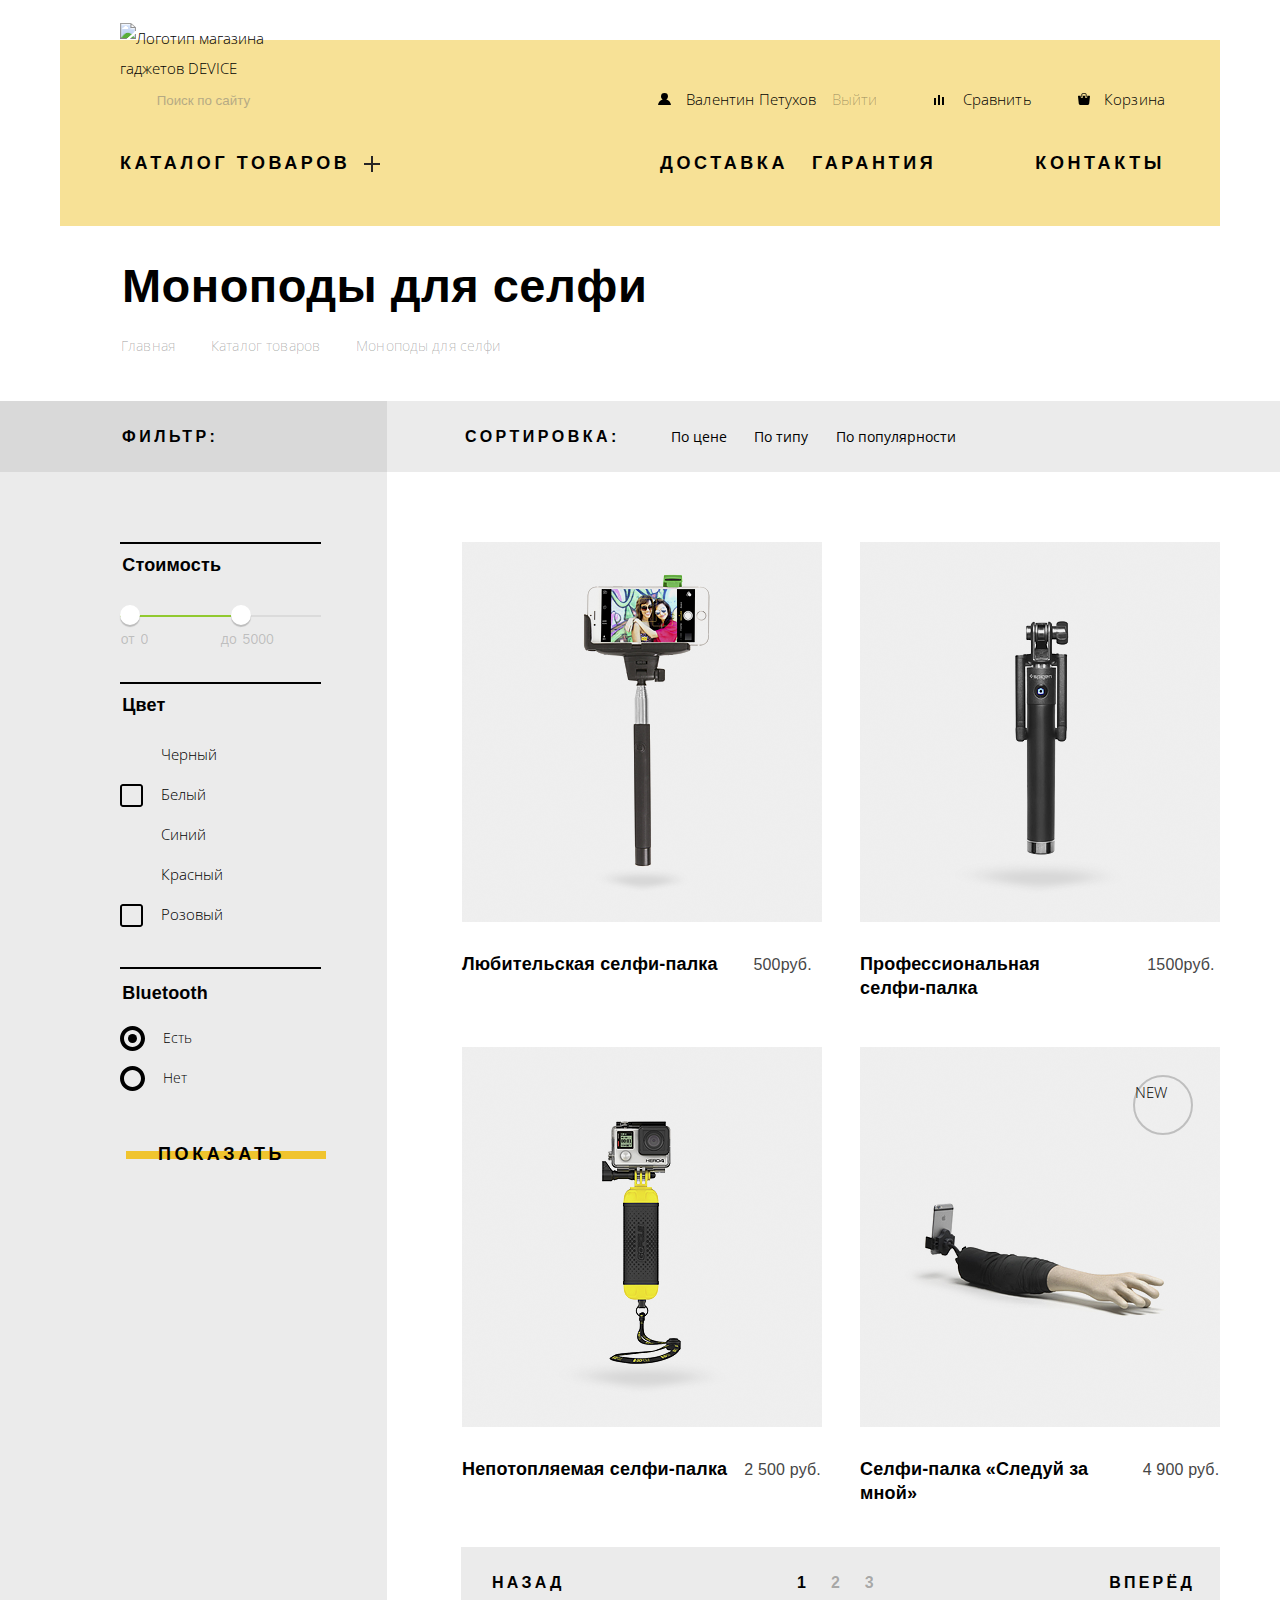
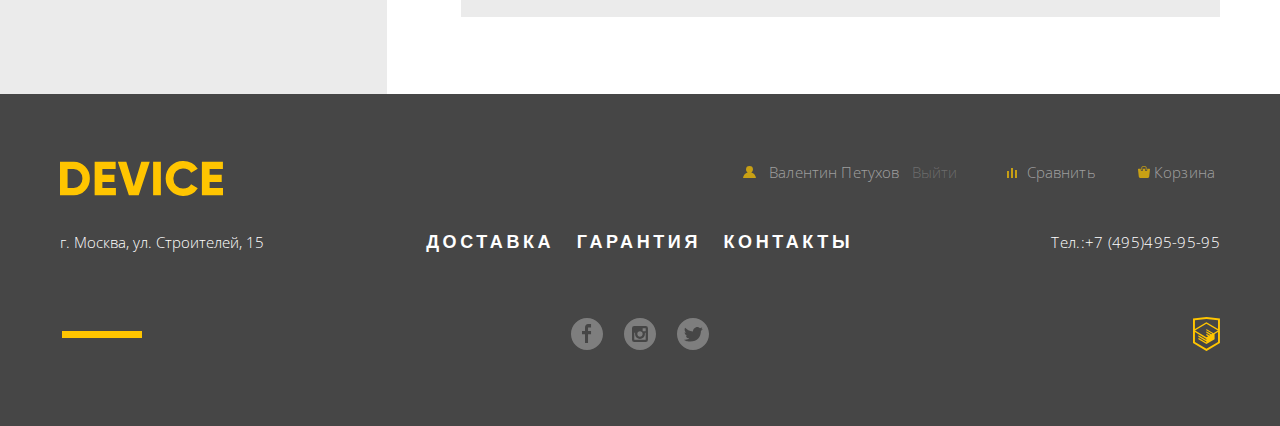
==== commit 12443bc5: "доделки" ====
--- a/catalog-monopod.html
+++ b/catalog-monopod.html
@@ -33,11 +33,15 @@
                       d="M.032 12h12.937c-.163-2.643-2.074-4.837-4.671-5.543a3.47 3.47 0 0 0 1.687-2.972 3.485 3.485 0 0 0-6.97 0c0 1.264.68 2.361 1.688 2.972C2.106 7.163.194 9.357.032 12z" />
                   </svg>
                 </span>
-                <span class="login-name">Выйти</span>
+                <span class="login-name">Валентин Петухов</span>
               </a>
+              <a href="#">
+                <span class="login-clear">Выйти</span>
+              </a>
             </li>
             <li class="header-contrast">
-              <a href="#"><span>
+              <a href="#">
+                <span>
                   <svg width="10" height="10" viewBox="0 0 10 10">
                     <path d="M8 2h1.984v8H8zM0 3h1.984v7H0zM4 0h2v10H4z" /></svg>
                 </span>
@@ -65,7 +69,7 @@
           <ul class="header-catalog-list">
             <li class="header-item"> Каталог товаров
               <span>
-                <img src="img/plus.svg" alt="plus">
+                <!-- <img src="img/plus.svg" alt="plus"> -->
               </span>
               <ul class="header-catalog-sub">
                 <li><a href="#">Виртуальная реальность </a></li>
@@ -208,8 +212,8 @@
               </p>
 
               <h3 class="monopod-type">
-                <a href="#">Любительская селфи-палка</a>
-                <span class="monopod-price">500руб</span>
+                <a href="#" class="monopod-odd">Любительская селфи-палка</a>
+                <span class="monopod-price">500руб.</span>
               </h3>
               <div class="actions">
                 <button class="show">В корзину</button>
@@ -223,7 +227,7 @@
               <h3 class="monopod-type">
                 <a href="#">
                   Профессиональная селфи-палка </a>
-                <span class="monopod-price">1500руб</span>
+                <span class="monopod-price">1500руб.</span>
               </h3>
               <div class="actions">
                 <button class="show">В корзину</button>
@@ -235,9 +239,9 @@
                 <img src="img/item-3-jpg.png" class="item-3jpg" alt=" Непотопляемая селфи-палка">
               </p>
               <h3 class="monopod-type">
-                <a href="#">
+                <a href="#" class="monopod-odd">
                   Непотопляемая селфи-палка </a>
-                <span class="monopod-price">2 500 руб</span>
+                <span class="monopod-price">2 500 руб.</span>
               </h3>
               <div class="actions">
                 <button class="show">В корзину</button>
@@ -251,7 +255,7 @@
               <h3 class="monopod-type">
                 <a href="#">Селфи-палка «Следуй за мной»
                 </a>
-                <span class="monopod-price">4 900 руб</span>
+                <span class="monopod-price">4 900 руб.</span>
               </h3>
 
               <div class="actions">
@@ -292,21 +296,26 @@
             <a href="#">
               <span>
                 <svg width="13" height="12" viewBox="0 0 13 12">
-                  <path fill="#ffc600"
+                  <path
                     d="M.032 12h12.937c-.163-2.643-2.074-4.837-4.671-5.543a3.47 3.47 0 0 0 1.687-2.972 3.485 3.485 0 0 0-6.97 0c0 1.264.68 2.361 1.688 2.972C2.106 7.163.194 9.357.032 12z" />
                 </svg>
-              </span>
-              Валентин Петухов
-              <span class="name">Выйти</span>
-            </a></li>
+
+                Валентин Петухов</span>
+            </a>
+            <a href="#">
+              <span class="login-clear">Выйти</span>
+            </a>
+          </li>
           <li class="footer-contrast">
-            <a href="#"><span>
+            <a href="#">
+              <span>
                 <svg width="10" height="10" viewBox="0 0 10 10">
-                  <path fill="#ffc600" d="M8 2h1.984v8H8zM0 3h1.984v7H0zM4 0h2v10H4z" /></svg>
+                  <path  d="M8 2h1.984v8H8zM0 3h1.984v7H0zM4 0h2v10H4z" /></svg>
               </span> Сравнить</a>
           </li>
           <li class="footer-basket">
-            <a href="#"><span>
+            <a href="#">
+              <span>
                 <svg width="12" height="12" viewBox="0 0 12 12">
                   <path
                     d="M11.864 3.017a.429.429 0 0 0-.327-.154H9.225V4.09c0 .563-.484 1.022-1.08 1.022-.594 0-1.078-.458-1.078-1.022V2.863H4.909V4.09c0 .563-.485 1.022-1.08 1.022-.595 0-1.078-.458-1.078-1.022V2.863H.438a.43.43 0 0 0-.327.154.472.472 0 0 0-.108.358l.776 7.134c.015.806.642 1.455 1.411 1.455h7.595c.77 0 1.396-.649 1.411-1.455l.776-7.134a.476.476 0 0 0-.108-.358z" />
--- a/css/style.css
+++ b/css/style.css
@@ -104,7 +104,7 @@
   background-color: rgb(247, 225, 150);
   padding-left: 60px;
   padding-right: 55px;
-  padding-bottom: 14px;
+  padding-bottom: 17px;
 }
 
 .visually-hidden {
@@ -146,23 +146,32 @@
   /*почему не работает?7 */
 }
 
-.header-navigation span {
+.header-navigation svg {
   fill: black;
 }
 
 .header-login span {
+  padding-right: 11px;
+}
+
+.header-basket {
   padding-right: 0;
 }
 
 .header-basket span {
-  padding-right: 12px;
+  padding-right: 5px;
+}
+
+.header-contrast svg,
+.header-basket svg {
+  margin-right: 5px;
 }
 
 .header-contrast span {
-  padding-right: 5px;
-}
-
-.login-name {
+  padding-right: 9px;
+}
+
+.login-clear {
   font-family: 'Open Sans', "Arial", sans-serif;
   font-size: 15px;
   font-weight: 300;
@@ -174,19 +183,19 @@
   color: rgba(0, 0, 0, 0.3);
 }
 
-.header-login .login-name::before {
+/* .header-login .login-name::before {
   content: "Валентин Петухов";
   width: 132px;
   color: black;
   margin-right: 0.8em;
-}
-
-.header-login .login-clear::before {
+} */
+
+/* .header-login .login-clear::before {
   content: "";
   width: 132px;
   color: black;
   margin-right: 0.8em;
-}
+} */
 
 
 .header-contrast-padding {
@@ -209,7 +218,7 @@
 
 .header-servis-list {
   display: flex;
-  width: 540px;
+  width: 545px;
   justify-content: space-between;
   text-transform: uppercase;
 }
@@ -225,6 +234,17 @@
 .header-catalog-list {
   position: relative;
   padding-left: 0;
+}
+
+.header-item::after {
+  content: "";
+  width: 16px;
+  height: 16px;
+  display: inline-block;
+  vertical-align: middle;
+  margin-right: 0.1em;
+  background-image: url("../img/plus.svg");
+  background-repeat: no-repeat;
 }
 
 .header-item span {
@@ -281,6 +301,7 @@
   display: inline-block;
   vertical-align: middle;
   margin-right: 0.1em;
+  padding-top: 20px;
   background-image: url("../img/search.svg");
   background-repeat: no-repeat;
 
@@ -306,7 +327,7 @@
 
 .header-top {
   width: 100%;
-  padding-top: 3px;
+  padding-top: 1px;
   font-family: 'Open Sans', "Arial", sans-serif;
   font-size: 15px;
   font-weight: 300;
@@ -467,17 +488,27 @@
 
 .slides-text {
   width: 50%;
+  position: relative;
   padding-top: 37px;
   padding-left: 125px;
 }
 
+.slides-text ::before {
+  content: "";
+  position: absolute;
+  top: 41px;
+  left: 124px;
+  width: 100px;
+  height: 7px;
+  background-color: white;
+}
+
 .slides-text table {
+  display: flex;
+  justify-content: space-between;
   width: 530px;
-  padding-top: 55px;
-}
-
-
-
+  padding-top: 51px;
+}
 
 .slides-feature {
   width: 479px;
@@ -504,6 +535,9 @@
 }
 
 .feature-tr {
+  display: flex;
+  width: 427px;
+  justify-content: space-between;
   font-family: "Gilroy", "Arial", sans-serif;
   font-size: 36px;
   font-weight: 300;
@@ -513,11 +547,20 @@
   color: #000000;
 }
 
-.feature-tr td {
-  padding-right: 45px;
+.feature-tr td:first-child {
+  padding-right: 5px;
+  padding-left: 0;
+}
+
+.feature-tr td:nth-child(2) {
+  padding-right: 6px;
 }
 
 .feature-tr-bottom {
+  display: flex;
+  justify-content: space-between;
+  width: 362px;
+  padding-top: 7px;
   font-family: 'Open Sans', "Arial", sans-serif;
   font-size: 13px;
   font-weight: 300;
@@ -536,19 +579,19 @@
   font-family: "Gilroy", "Arial", sans-serif;
   font-size: 18px;
   font-weight: 800;
-  line-height: 1.33;
+  /* line-height: 1.33; */
   letter-spacing: 3.6px;
   text-align: center;
   color: #000000;
   text-transform: uppercase;
 }
 
-.slides-detail::before {
+.slides-detail::after {
   content: "";
   position: absolute;
   width: 220px;
   height: 8px;
-  bottom: 9px;
+  bottom: 11px;
   left: 0px;
   background-color: rgb(240, 196, 46);
   z-index: -1;
@@ -568,7 +611,7 @@
   justify-content: space-between;
   list-style: none;
   padding: 0;
-  margin-bottom: 105px;
+  margin-bottom: 98px;
 }
 
 
@@ -610,7 +653,12 @@
   letter-spacing: 0.18px;
   text-align: left;
   color: #000000;
-
+}
+
+.popular .popular-a {
+  align-items: baseline;
+  padding-top: 34px;
+  justify-content: flex-start;
 }
 
 .popular-monopod {
@@ -622,7 +670,7 @@
   display: flex;
   width: 100%;
   min-height: 320px;
-  margin-bottom: 60px;
+  margin-bottom: 65px;
   background-image: linear-gradient(#e5e5e5 90%, white 10%);
 
 }
@@ -683,6 +731,11 @@
   color: black;
 }
 
+.controls-item:first-child,
+.controls-item:nth-child(2) {
+  margin-bottom: 23px;
+}
+
 .controls-item:before {
   content: "";
   position: absolute;
@@ -695,12 +748,14 @@
 }
 
 .controls-item label {
-  display: block;
+  display: flex;
   width: 278px;
-  padding-left: 20px;
+  align-items: center;
+  padding-right: 114px;
   min-height: 40px;
-  text-align: left;
-  vertical-align: middle;
+  /* text-align: left;
+  vertical-align: middle; */
+  justify-content: center;
 }
 
 .service input {
@@ -768,11 +823,11 @@
 
 .servise-item h2 {
   margin-top: -43px;
-  margin-bottom: 30px;
+  margin-bottom: 26px;
   font-family: "Gilroy", "Arial", sans-serif;
   font-size: 47px;
   font-weight: 800;
-  line-height: 1.02;
+  line-height: 1.29;
   letter-spacing: 0.47px;
   text-align: left;
   color: #000000;
@@ -994,8 +1049,9 @@
 
 .footer-navi {
   display: flex;
-  justify-content: space-between;
-  width: 363px;
+  margin-left: auto;
+  width: 100%;
+  justify-content: space-between;
 }
 
 .name {
@@ -1116,7 +1172,7 @@
   line-height: 2.4;
   letter-spacing: 0.15px;
   text-align: left;
-  color: rgba(147, 147, 147, 0.6);
+  color: rgba(255, 255, 255, 0.7);
 }
 
 .footer-navi a:hover {
@@ -1125,6 +1181,40 @@
 
 .footer-navi a:focus {
   color: rgb(91, 91, 91);
+}
+
+.footer-login {
+  margin-left: auto;
+  padding-right: 42px;
+}
+
+.footer-login .login-clear {
+  color: rgba(255, 255, 255, 0.3);
+}
+
+.footer-login .login-clear:hover {
+  color: white;
+}
+
+.footer-login svg {
+  margin-right: 9px;
+}
+
+.footer-login span {
+  padding-right: 8px;
+
+}
+
+.footer-contrast {
+  padding-right: 42px;
+}
+
+.footer-contrast svg {
+  margin-right: 5px;
+}
+
+.footer-basket {
+  margin-right: 5px;
 }
 
 .footer-center address,
@@ -1308,17 +1398,18 @@
 .breadcrumbs {
   display: flex;
   list-style: none;
-  margin-bottom: 45px;
-  margin-left: 8px;
+  margin-bottom: 41px;
+  margin-left: 5px;
 }
 
 .breadcrumbs li:nth-child(1)::after,
 .breadcrumbs li:nth-child(2)::after {
   content: " ";
   width: 4px;
-  min-height: 7px;
+  min-height: 10px;
   margin-left: 16px;
   display: inline-block;
+  vertical-align: middle;
   background-repeat: no-repeat;
   background-image: url("../img/nav-arrow.svg");
 }
@@ -1347,8 +1438,8 @@
   display: flex;
   align-items: center;
   background-color: #ebebeb;
-  background-image: linear-gradient(90deg, white 30%, transparent 25%),
-    linear-gradient(-90deg, white 1%, transparent 0%);
+  background-image: linear-gradient(90deg, #d9d9d9 28%, transparent 25%);
+  /*,linear-gradient(-90deg, white 1%, transparent 0%); */
 }
 
 .filter-container-top .container {
@@ -1398,21 +1489,23 @@
 
 .wrapper {
   display: flex;
-  width: 467px;
+  width: 327px;
   min-height: 71px;
   align-items: center;
 
   background-color: #d9d9d9;
-  padding-left: 201px;
-
+  padding-left: 62px;
+
+  /* flex-shrink: 0; */
+  /* margin-left: -140px; */
+}
+
+.wrapper-left {
+  width: 833px;
+  display: flex;
   flex-shrink: 0;
-  margin-left: -140px;
-}
-
-.wrapper-left {
-  width: 980px;
-  display: flex;
-  padding-left: 75px;
+  padding-left: 78px;
+  margin-left: auto;
 }
 
 .arrow-list {
@@ -1466,23 +1559,25 @@
 }
 
 .filter-container-left {
-  width: 467px;
-  margin-left: -140px;
+  width: 327px;
+  /* margin-left: -140px; */
   background-color: #ebebeb;
   flex-shrink: 0;
-  padding-left: 186px;
+  padding-left: 47px;
 }
 
 .market {
   display: flex;
   width: 100%;
   background-color: #ebebeb;
-  background-image: linear-gradient(90deg, white 30%, transparent 25%),
-    linear-gradient(-90deg, white 45%, transparent 25%);
+  background-image:
+    /* linear-gradient(90deg, white 30%, transparent 25%),*/
+    linear-gradient(-90deg, white 80%, transparent 25%);
 }
 
 .market .container {
   display: flex;
+  /* background-color: white; */
 }
 
 .catalog-monopod {
@@ -1493,7 +1588,9 @@
   flex-wrap: wrap;
   background-color: white;
   padding-top: 40px;
-  padding-left: 33px;
+  padding-left: 35px;
+  /* margin-right: auto; */
+  margin-left: auto;
 }
 
 .monopod-list {
@@ -1501,7 +1598,7 @@
   flex-wrap: wrap;
   justify-content: space-between;
   padding-bottom: 0;
-  margin-bottom: 0;
+  margin-bottom: 10px;
 }
 
 .monopod-list li {
@@ -1510,11 +1607,11 @@
 }
 
 .monopod {
-  margin-bottom: 35px;
+  margin-bottom: 13px;
 }
 
 .monopod-image {
-  margin-bottom: 33px;
+  margin-bottom: 22px;
 
 }
 
@@ -1578,16 +1675,16 @@
   z-index: 10;
 }
 
- .monopod-new {
-position: relative;
-}
-
-.monopod-new::before{
+.monopod-new {
+  position: relative;
+}
+
+.monopod-new::before {
   content: "NEW";
   position: absolute;
   width: 60px;
   height: 60px;
-  top:28px;
+  top: 28px;
   right: 27px;
   border: 2px solid rgba(0, 0, 0, 0.2);
   border-radius: 50%;
@@ -1601,14 +1698,14 @@
 }
 
 .price-sort {
-  margin-bottom: 33px;
+  margin-bottom: 31px;
 
 }
 
 .price-sort::before {
   content: "";
   position: absolute;
-  bottom: 128px;
+  bottom: 124px;
   width: 201px;
   height: 2px;
 
@@ -1617,7 +1714,7 @@
 
 .price-sort legend {
   padding-top: 87px;
-  margin-bottom: 41px;
+  margin-bottom: 38px;
 }
 
 .price-range {
@@ -1720,7 +1817,7 @@
 .color-sort::before {
   content: "";
   position: absolute;
-  top: -45px;
+  top: -42px;
   width: 201px;
   height: 2px;
   background-color: black;
@@ -1843,6 +1940,8 @@
 }
 
 .monopod-type {
+  display: flex;
+  justify-content: space-between;
   font-family: "Gilroy", "Arial", sans-serif;
   font-size: 18px;
   font-weight: 800;
@@ -1852,20 +1951,27 @@
   color: #000000;
 }
 
+.monopod-type a {
+  display: block;
+  width: 300px;
+  padding-right: 46px;
+}
+.monopod-type .monopod-odd {
+padding-right:0;
+}
+
 .monopod-price {
+  width: 84px;
+  /* margin-left: 57px; */
   font-family: "Gilroy", "Arial", sans-serif;
   font-size: 16px;
   font-weight: 300;
   line-height: 1.5;
   letter-spacing: 0.16px;
-  text-align: right;
+  text-align: center;
   color: #464646;
 }
 
-.monopod-type {
-  display: flex;
-  justify-content: space-between;
-}
 
 .pagination-list {
   width: 759px;
@@ -1874,8 +1980,8 @@
   display: flex;
   justify-content: space-between;
   align-items: center;
-  padding-left: 50px;
-  padding-right: 29px;
+  padding-left: 31px;
+  padding-right: 25px;
   margin-left: auto;
   margin-bottom: 77px;
   margin-top: 0;
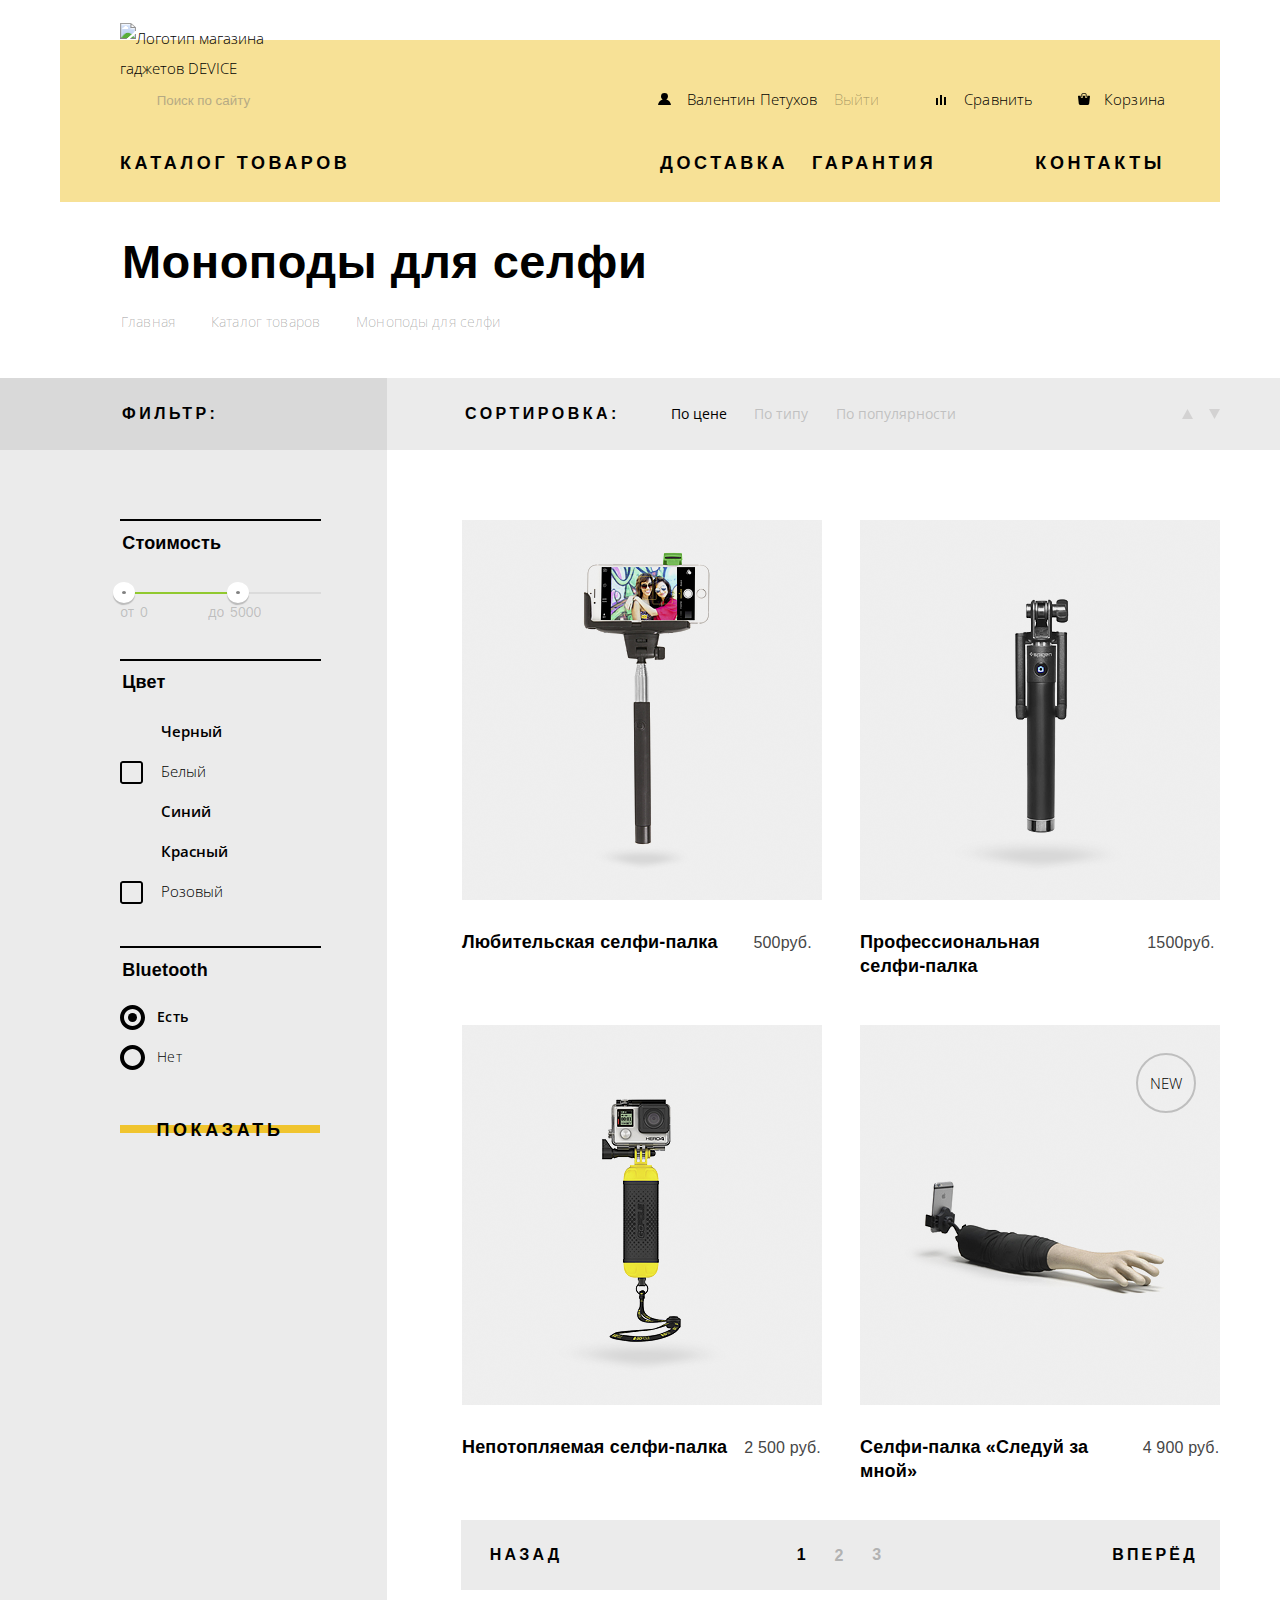
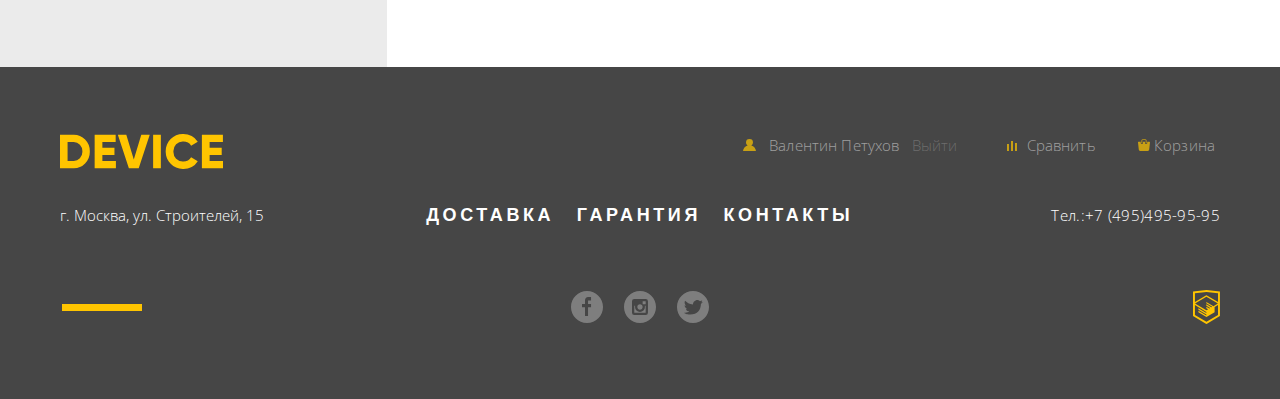
==== commit c2861e9a: "поправки..не могу сделать в ие popular" ====
--- a/catalog-monopod.html
+++ b/catalog-monopod.html
@@ -12,85 +12,85 @@
 
 <body>
   <header class="container">
-    <div class="main-navigation">
-      <a class="header-logo" href="index.html">
-        <img class="header-device" src="img/device.png" alt="Логотип магазина гаджетов DEVICE" width="163" height="35">
-      </a>
-
-      <div class="header-top">
-        <div class="header-wraper">
-          <form class="header-search" action="https://echo.htmlacademy.ru" method="get">
-            <input name="search" class="header-search-text" placeholder="Поиск по сайту" type="text">
-            <button class="header-search-button" type="submit">Найти</button>
-          </form>
-
-          <ul class="header-navigation">
-            <li class="header-login">
-              <a href="#">
-                <span>
-                  <svg width="13" height="12" viewBox="0 0 13 12">
-                    <path
-                      d="M.032 12h12.937c-.163-2.643-2.074-4.837-4.671-5.543a3.47 3.47 0 0 0 1.687-2.972 3.485 3.485 0 0 0-6.97 0c0 1.264.68 2.361 1.688 2.972C2.106 7.163.194 9.357.032 12z" />
-                  </svg>
-                </span>
-                <span class="login-name">Валентин Петухов</span>
-              </a>
-              <a href="#">
-                <span class="login-clear">Выйти</span>
-              </a>
-            </li>
-            <li class="header-contrast">
-              <a href="#">
-                <span>
-                  <svg width="10" height="10" viewBox="0 0 10 10">
-                    <path d="M8 2h1.984v8H8zM0 3h1.984v7H0zM4 0h2v10H4z" /></svg>
-                </span>
-                Сравнить</a>
-            </li>
-
-            <li class="header-basket">
-              <a href="#">
-                <span>
-                  <svg width="12" height="12" viewBox="0 0 12 12">
-                    <path
-                      d="M11.864 3.017a.429.429 0 0 0-.327-.154H9.225V4.09c0 .563-.484 1.022-1.08 1.022-.594 0-1.078-.458-1.078-1.022V2.863H4.909V4.09c0 .563-.485 1.022-1.08 1.022-.595 0-1.078-.458-1.078-1.022V2.863H.438a.43.43 0 0 0-.327.154.472.472 0 0 0-.108.358l.776 7.134c.015.806.642 1.455 1.411 1.455h7.595c.77 0 1.396-.649 1.411-1.455l.776-7.134a.476.476 0 0 0-.108-.358z" />
-                    <path
-                      d="M3.829 4.499c.239 0 .433-.184.433-.409V1.84c0-.632.672-1.022 1.295-1.022h1.079c.655 0 1.078.401 1.078 1.022v2.25c0 .225.194.409.431.409.239 0 .433-.184.433-.409V1.84C8.577.773 7.761 0 6.636 0H5.557c-1.19 0-2.159.826-2.159 1.84v2.25c0 .225.194.409.431.409z" />
-                  </svg>
-                </span>
-                Корзина</a>
-            </li>
-          </ul>
-        </div>
-      </div>
-
-      <div class="header-servis">
-        <nav class="header-catalog">
-          <ul class="header-catalog-list">
-            <li class="header-item"> Каталог товаров
-              <span>
-                <!-- <img src="img/plus.svg" alt="plus"> -->
-              </span>
-              <ul class="header-catalog-sub">
-                <li><a href="#">Виртуальная реальность </a></li>
-                <li><a href="catalog-monopod.html">Моноподы для селфи</a></li>
-                <li><a href="#">Экшен-камеры</a></li>
-                <li><a href="#"> Финтес-браслеты</a></li>
-                <li><a href="#"> Умные часы </a></li>
-                <li><a href="#"> Квадрокоптеры </a></li>
-              </ul>
-            </li>
-          </ul>
-        </nav>
-
-        <ul class="header-servis-list">
-          <li><a href="#">Доставка</a></li>
-          <li class="header-delevery"><a href="#">Гарантия</a></li>
-          <li><a href="#">Контакты</a></li>
+
+    <a class="header-logo" href="index.html">
+      <img class="header-device" src="img/device.png" alt="Логотип магазина гаджетов DEVICE" width="163" height="35">
+    </a>
+
+    <div class="header-top">
+
+      <form class="header-search" action="https://echo.htmlacademy.ru" method="get">
+        <input name="search" class="header-search-text" placeholder="Поиск по сайту" type="text">
+        <button class="header-search-button" type="submit">Найти</button>
+      </form>
+
+      <ul class="header-navigation">
+        <li class="header-login">
+          <a href="#">
+            <span>
+              <svg width="13" height="12" viewBox="0 0 13 12">
+                <path
+                  d="M.032 12h12.937c-.163-2.643-2.074-4.837-4.671-5.543a3.47 3.47 0 0 0 1.687-2.972 3.485 3.485 0 0 0-6.97 0c0 1.264.68 2.361 1.688 2.972C2.106 7.163.194 9.357.032 12z" />
+              </svg>
+            </span>
+            <span class="login-name">Валентин Петухов</span>
+          </a>
+          <a href="#">
+            <span class="login-clear">Выйти</span>
+          </a>
+        </li>
+        <li class="header-contrast">
+          <a href="#">
+            <span>
+              <svg width="10" height="10" viewBox="0 0 10 10">
+                <path d="M8 2h1.984v8H8zM0 3h1.984v7H0zM4 0h2v10H4z" /></svg>
+            </span>
+            Сравнить</a>
+        </li>
+
+        <li class="header-basket">
+          <a href="#">
+            <span>
+              <svg width="12" height="12" viewBox="0 0 12 12">
+                <path
+                  d="M11.864 3.017a.429.429 0 0 0-.327-.154H9.225V4.09c0 .563-.484 1.022-1.08 1.022-.594 0-1.078-.458-1.078-1.022V2.863H4.909V4.09c0 .563-.485 1.022-1.08 1.022-.595 0-1.078-.458-1.078-1.022V2.863H.438a.43.43 0 0 0-.327.154.472.472 0 0 0-.108.358l.776 7.134c.015.806.642 1.455 1.411 1.455h7.595c.77 0 1.396-.649 1.411-1.455l.776-7.134a.476.476 0 0 0-.108-.358z" />
+                <path
+                  d="M3.829 4.499c.239 0 .433-.184.433-.409V1.84c0-.632.672-1.022 1.295-1.022h1.079c.655 0 1.078.401 1.078 1.022v2.25c0 .225.194.409.431.409.239 0 .433-.184.433-.409V1.84C8.577.773 7.761 0 6.636 0H5.557c-1.19 0-2.159.826-2.159 1.84v2.25c0 .225.194.409.431.409z" />
+              </svg>
+            </span>
+            Корзина</a>
+        </li>
+      </ul>
+
+    </div>
+
+    <div class="header-servis">
+      <nav class="header-catalog">
+        <ul class="header-catalog-list">
+          <li class="header-item"> Каталог товаров
+            <span>
+              <!-- <img src="img/plus.svg" alt="plus"> -->
+            </span>
+            <ul class="header-catalog-sub">
+              <li><a href="#">Виртуальная реальность </a></li>
+              <li><a href="catalog-monopod.html">Моноподы для селфи</a></li>
+              <li><a href="#">Экшен-камеры</a></li>
+              <li><a href="#"> Финтес-браслеты</a></li>
+              <li><a href="#"> Умные часы </a></li>
+              <li><a href="#"> Квадрокоптеры </a></li>
+            </ul>
+          </li>
         </ul>
-
-      </div>
+      </nav>
+
+      <ul class="header-servis-list">
+        <li><a href="#">Доставка</a></li>
+        <li class="header-delevery"><a href="#">Гарантия</a></li>
+        <li><a href="#">Контакты</a></li>
+      </ul>
+
     </div>
+
   </header>
   <main>
     <div class="container">
@@ -105,28 +105,36 @@
     </div>
     <section class="filters">
 
-      <div class="filter-container-top">
-        <div class="container">
-          <div class="wrapper">
-            <h2>Фильтр:</h2>
-          </div>
-          <div class="wrapper-left">
-            <h2>Сортировка:</h2>
-
-            <ul class="sorting">
-              <li class="sorting-current">
-                <a href="#">По цене</a>
+      <div class="container">
+        <div class="wrapper">
+          <h2>Фильтр:</h2>
+        </div>
+        <div class="wrapper-left">
+          <h2>Сортировка:</h2>
+
+          <ul class="sorting">
+            <li class="sorting-current">
+              <a href="#">По цене</a>
+            </li>
+            <li><a href="#">По типу</a></li>
+            <li><a href="#">По популярности</a></li>
+          </ul>
+          <ul class="sorting-arrow">
+            <li class="arrow-top">
+              <a class="arrow" href="#">
+                <svg width="11" height="10" viewBox="0 0 11 10">
+                  <path d="M5.5 0L0 10h11z" /></svg>
+                По порядку</a>
               </li>
-              <li><a href="#">По типу</a></li>
-              <li><a href="#">По популярности</a></li>
-            </ul>
-            <ul class="sorting-arrow">
-              <li class="arrow-top"><a href="#">По порядку</a></li>
-              <li class="arrow-down"><a href="#">В обратном порядке</a></li>
-            </ul>
-          </div>
+            <li class="arrow-down arrow-check">
+              <a class="arrow" href="#">
+                  <svg width="11" height="10" viewBox="0 0 11 10">
+                    <path  d="M5.5 10L0 0h11"/></svg>
+                В обратном порядке</a></li>
+          </ul>
         </div>
       </div>
+
     </section>
     <section class="market">
       <div class="container">
@@ -310,7 +318,7 @@
             <a href="#">
               <span>
                 <svg width="10" height="10" viewBox="0 0 10 10">
-                  <path  d="M8 2h1.984v8H8zM0 3h1.984v7H0zM4 0h2v10H4z" /></svg>
+                  <path d="M8 2h1.984v8H8zM0 3h1.984v7H0zM4 0h2v10H4z" /></svg>
               </span> Сравнить</a>
           </li>
           <li class="footer-basket">
--- a/css/style.css
+++ b/css/style.css
@@ -17,10 +17,12 @@
 *,
 *::after,
 *::before {
+  -webkit-box-sizing: inherit;
   box-sizing: inherit;
 }
 
 html {
+  -webkit-box-sizing: border-box;
   box-sizing: border-box;
 }
 
@@ -37,42 +39,67 @@
 
 a {
   text-decoration: none;
-  /* всем сылкам черный цвет.
-  так как белые только в подвале.
-  там  и переопределим цвет*/
   color: #000000;
 }
 
 .button {
+  display: block;
+  position: relative;
+  width: 200px;
+  height: 40px;
+  background-color: #ebebeb;
   border: none;
-  position: relative;
-  background-color: #ebebeb;
   text-transform: uppercase;
   font-family: "Gilroy", "Arial", sans-serif;
   font-size: 18px;
   font-weight: 800;
-  line-height: 1.33;
+  line-height: 40px;
   letter-spacing: 3.6px;
   text-align: center;
   color: #000000;
-  /* немогу понять как сделать буквы */
   z-index: 2;
+}
+
+.button:hover::before {
+  height: 100%;
+}
+
+.button:focus {
+  color: rgb(0, 0, 0, 0.3);
 }
 
 .button::before {
   content: "";
+  display: block;
   position: absolute;
-  width: 200px;
+  width: 100%;
   height: 8px;
-  bottom: 9px;
-  right: -35px;
+  -webkit-transform: translateY(50%);
+  -ms-transform: translateY(50%);
+  transform: translateY(50%);
+  bottom: 50%;
+  left: 0;
   background-color: rgb(240, 196, 46);
   z-index: -1;
 }
 
 header.container {
+  width: 1160px;
+  display: -webkit-box;
+  display: -ms-flexbox;
+  display: flex;
+  -webkit-box-orient: vertical;
+  -webkit-box-direction: normal;
+  -ms-flex-direction: column;
+  flex-direction: column;
+  -webkit-box-align: start;
+  -ms-flex-align: start;
+  align-items: flex-start;
   margin-top: 40px;
-
+  background-color: rgb(247, 225, 150);
+  padding-left: 60px;
+  padding-right: 55px;
+  padding-bottom: 8px;
 }
 
 .header-logo {
@@ -92,14 +119,27 @@
 
 .slider {
 
-  background-image: linear-gradient(rgb(247, 225, 150) 24%, white 0);
+  background-image: -o-linear-gradient(rgb(247, 225, 150) 27%, white 0);
+
+  background-image: -webkit-gradient(linear, left top, left bottom, color-stop(27%, rgb(247, 225, 150)), color-stop(0, white));
+
+  background-image: linear-gradient(rgb(247, 225, 150) 27%, white 0);
 }
 
 .main-navigation {
   width: 1160px;
 
-  display: flex;
+  display: -webkit-box;
+
+  display: -ms-flexbox;
+
+  display: flex;
+  -webkit-box-orient: vertical;
+  -webkit-box-direction: normal;
+  -ms-flex-direction: column;
   flex-direction: column;
+  -webkit-box-align: start;
+  -ms-flex-align: start;
   align-items: flex-start;
   background-color: rgb(247, 225, 150);
   padding-left: 60px;
@@ -127,23 +167,19 @@
   padding: 0 20px;
 }
 
-.header-wraper {
-  display: flex;
-  padding-left: 4px;
-
-  justify-content: space-between;
-}
+
 
 .header-navigation {
-  display: flex;
-  /* продумать с шириной. */
+  display: -webkit-box;
+  display: -ms-flexbox;
+  display: flex;
   width: 540px;
   margin-top: auto;
   padding-left: 33px;
-  /*или 0 ?*/
   margin-left: auto;
+  -webkit-box-pack: justify;
+  -ms-flex-pack: justify;
   justify-content: space-between;
-  /*почему не работает?7 */
 }
 
 .header-navigation svg {
@@ -151,7 +187,7 @@
 }
 
 .header-login span {
-  padding-right: 11px;
+  padding-right: 12px;
 }
 
 .header-basket {
@@ -183,30 +219,21 @@
   color: rgba(0, 0, 0, 0.3);
 }
 
-/* .header-login .login-name::before {
-  content: "Валентин Петухов";
-  width: 132px;
-  color: black;
-  margin-right: 0.8em;
-} */
-
-/* .header-login .login-clear::before {
-  content: "";
-  width: 132px;
-  color: black;
-  margin-right: 0.8em;
-} */
-
+header .login-clear {
+  padding-right: 12px;
+}
 
 .header-contrast-padding {
   padding-left: 174px;
 }
 
 .header-servis {
+  display: -webkit-box;
+  display: -ms-flexbox;
   display: flex;
   width: 100%;
   padding-top: 5px;
-  padding-bottom: 15px;
+  /* padding-bottom: 15px; */
   font-family: "Gilroy", "Arial", sans-serif;
   font-size: 18px;
   font-weight: 800;
@@ -217,8 +244,12 @@
 }
 
 .header-servis-list {
+  display: -webkit-box;
+  display: -ms-flexbox;
   display: flex;
   width: 545px;
+  -webkit-box-pack: justify;
+  -ms-flex-pack: justify;
   justify-content: space-between;
   text-transform: uppercase;
 }
@@ -236,13 +267,13 @@
   padding-left: 0;
 }
 
-.header-item::after {
+.catalog-main::after {
   content: "";
   width: 16px;
-  height: 16px;
+  height: 20px;
   display: inline-block;
   vertical-align: middle;
-  margin-right: 0.1em;
+  margin-left: 12px;
   background-image: url("../img/plus.svg");
   background-repeat: no-repeat;
 }
@@ -251,38 +282,33 @@
   padding-left: 5px;
 }
 
-/* .header-catalog-list::after {
-  content: "";
+
+.header-catalog-list:hover .header-catalog-sub {
+  display: -webkit-box;
+  display: -ms-flexbox;
+  display: flex;
+}
+
+.header-catalog-sub {
   position: absolute;
-  width: 16px;
-  height: 2px;
-  top: 11px;
-  right: -29px;
-  transform: rotate(90deg);
-  background-color: black;
-}
-
-.header-catalog-list::before {
-  content: "";
-  position: absolute;
-  width: 16px;
-  height: 2px;
-  top: 12px;
-  right: -28px;
-  background-color: black;
-} */
-
-/* .header-catalog-list:hover .header-catalog-sub {
-  display: flex;
-} */
-
-.header-catalog-sub {
-
+  width: 1160px;
+  height: 166px;
+  left: -60px;
+  -ms-flex-wrap: wrap;
+  flex-wrap: wrap;
+  -webkit-box-orient: vertical;
+  -webkit-box-direction: normal;
+  -ms-flex-direction: column;
+  flex-direction: column;
+  padding-left: 59px;
+  padding-right: 483px;
+  padding-bottom: 40px;
+  background-color: rgb(247, 225, 150);
+  z-index: 2;
   text-transform: none;
-  font-family: "OpenSans", "Arial", sans-serif;
+  font-family: 'Open Sans', "Arial", sans-serif;
   font-size: 15px;
   font-weight: 300;
-
   line-height: 2.4;
   letter-spacing: 0.15px;
   text-align: left;
@@ -290,8 +316,17 @@
 
 .header-catalog-sub li {}
 
+.header-catalog-sub li:nth-child(5) {
+  margin-bottom: 22px;
+}
+
+
 .header-item {
   text-transform: uppercase;
+}
+
+.header-item:hover {
+  color: rgb(99, 90, 60);
 }
 
 .header-search::before {
@@ -326,6 +361,14 @@
 }
 
 .header-top {
+  display: -webkit-box;
+  display: -ms-flexbox;
+  display: flex;
+  padding-left: 4px;
+  -webkit-box-pack: justify;
+  -ms-flex-pack: justify;
+  justify-content: space-between;
+
   width: 100%;
   padding-top: 1px;
   font-family: 'Open Sans', "Arial", sans-serif;
@@ -337,6 +380,7 @@
   color: #000000;
 }
 
+
 .header-catalog-sub {
   display: none;
 }
@@ -364,16 +408,29 @@
   opacity: 0.3;
 }
 
+.image-container {
+  width: 526px;
+  height: 486px;
+  display: -webkit-box;
+  display: -ms-flexbox;
+  display: flex;
+  -webkit-box-pack: center;
+  -ms-flex-pack: center;
+  justify-content: center;
+  -ms-flex-negative: 0;
+  flex-shrink: 0;
+}
 
 .sliders-number {
   position: absolute;
   display: block;
-  z-index: 1;
-  right: 35px;
-  bottom: 185px;
-  width: 166px;
+  right: 34px;
+  top: -12px;
+
+  width: 167px;
   height: 131px;
-
+  margin: 0;
+  /* z-index: 1; */
   font-family: "Gilroy", "Arial", sans-serif;
   font-size: 179px;
   font-weight: 800;
@@ -381,6 +438,7 @@
   letter-spacing: 1.79px;
   text-align: right;
   color: white;
+  vertical-align: middle;
 }
 
 .slider-list {
@@ -388,21 +446,27 @@
 }
 
 .main-sliders-controls {
+  display: -webkit-box;
+  display: -ms-flexbox;
   display: flex;
 
   list-style: none;
+  -ms-flex-pack: distribute;
   justify-content: space-around;
 
   position: absolute;
-  left: 88%;
-  bottom: 135px;
-  z-index: 100;
-
-  width: 141px;
+  right: 22px;
+  bottom: 148px;
+  z-index: 3;
+
+  width: 100px;
   height: 18px;
-
+  padding: 0%;
+  margin: 0;
   /* text-align: center; */
   font-size: 0;
+  -webkit-transform: translateX(-50%);
+  -ms-transform: translateX(-50%);
   transform: translateX(-50%);
 }
 
@@ -410,19 +474,34 @@
   display: none;
 }
 
+.slides img {
+  margin-right: auto;
+  margin-left: auto;
+  margin-top: auto;
+  margin-bottom: auto;
+
+}
+
+.slides .slider-3png {
+  width: 526px;
+  margin-right: 0;
+}
+
 .main-sliders-controls label {
   position: relative;
 
   display: inline-block;
-  width: 18px;
-  height: 18px;
-  padding: 8px;
+  vertical-align: middle;
+  width: 13px;
+  height: 13px;
+  /* padding: 8px; */
+  border: 1px solid #000000;
 
   border-radius: 50%;
   cursor: pointer;
 }
 
-.main-sliders-controls label::after {
+/* .main-sliders-controls label::after {
   content: "";
   position: absolute;
   top: 0;
@@ -432,46 +511,76 @@
   border: 1px solid #000000;
   border-radius: 50%;
 
-}
+} */
 
 .slider input {
   display: none;
 }
 
 #control-first:checked~.main-sliders .slides-first {
+  display: -webkit-box;
+  display: -ms-flexbox;
   display: flex;
 }
 
 #control-two:checked~.main-sliders .slides-two {
+  display: -webkit-box;
+  display: -ms-flexbox;
   display: flex;
 }
 
 #control-three:checked~.main-sliders .slides-three {
-  display: flex;
-}
-
-#control-first:checked~.main-sliders-controls .slider-control-first::before,
-#control-two:checked~.main-sliders-controls .slider-control-two::before,
-#control-three:checked~.main-sliders-controls .slider-control-three::before {
+  display: -webkit-box;
+  display: -ms-flexbox;
+  display: flex;
+}
+
+#control-first:checked~.main-sliders-controls .slider-1::before,
+#control-two:checked~.main-sliders-controls .slider-2::before,
+#control-three:checked~.main-sliders-controls .slider-3::before {
+  content: "";
+  position: absolute;
+  left: 3px;
+  top: 2.5px;
+  z-index: 2;
+  width: 6px;
+  height: 6px;
+  /* margin: -5px; */
+  background-color: inherit;
+  border: 1.5px solid black;
+  border-radius: 50%;
+}
+
+/* #control-first:checked~.main-sliders-controls .slider-1::after,
+#control-two:checked~.main-sliders-controls .slider-2::after,
+#control-three:checked~.main-sliders-controls .slider-3::after {
   content: "";
   position: absolute;
   left: 50%;
   top: 50%;
-  z-index: 2;
-  width: 4px;
-  height: 4px;
-  margin: -4px;
+  z-index: 3;
+  width: 1px;
+  height: 1px;
+  margin: -5px;
   background-color: inherit;
-  border: 2px solid red;
+  border: 1px solid red;
   border-radius: 50%;
-}
+} */
+
+
+
+
+
 
 
 .main-sliders {
+  display: -webkit-box;
+  display: -ms-flexbox;
   display: flex;
   list-style: none;
-  margin-left: 52px;
-  margin-top: 0;
+  margin: 0;
+  padding-left: 22px;
+  padding-top: 27px;
 }
 
 .main-sliders li {
@@ -479,39 +588,46 @@
 }
 
 .controls-list input {
+  -webkit-appearance: none;
+  -moz-appearance: none;
   appearance: none;
   opacity: 0;
-
-}
-
-
+}
 
 .slides-text {
-  width: 50%;
+  width: 100%;
   position: relative;
-  padding-top: 37px;
-  padding-left: 125px;
+  padding-top: 34px;
+  padding-left: 54px;
+  margin: 0;
 }
 
 .slides-text ::before {
   content: "";
   position: absolute;
-  top: 41px;
-  left: 124px;
   width: 100px;
   height: 7px;
+  top: 39px;
+  left: 54px;
+  margin: 1px;
   background-color: white;
 }
 
 .slides-text table {
-  display: flex;
-  justify-content: space-between;
+  display: -webkit-box;
+  display: -ms-flexbox;
+  display: flex;
+  -webkit-box-pack: start;
+  -ms-flex-pack: start;
+  justify-content: flex-start;
   width: 530px;
   padding-top: 51px;
+  margin: 0;
+  padding-left: 0;
 }
 
 .slides-feature {
-  width: 479px;
+  width: 508px;
   margin-bottom: 19px;
   font-family: "Gilroy", "Arial", sans-serif;
   font-size: 47px;
@@ -524,7 +640,7 @@
 
 .feature-item {
   width: 479px;
-  padding-bottom: 35px;
+  padding-bottom: 28px;
 
   font-family: "Gilroy", "Arial", sans-serif;
   font-size: 15px;
@@ -534,21 +650,36 @@
   color: #464646;
 }
 
+.feature-three {
+  width: 520px;
+  margin-bottom: 0;
+  margin-top: 0;
+  padding: 0;
+  padding-bottom: 34px;
+}
+
 .feature-tr {
-  display: flex;
-  width: 427px;
-  justify-content: space-between;
+  display: -webkit-box;
+  display: -ms-flexbox;
+  display: flex;
+  width: 437px;
+}
+
+.feature-tr td {
+  display: -webkit-box;
+  display: -ms-flexbox;
+  display: flex;
+  width: 100%;
   font-family: "Gilroy", "Arial", sans-serif;
   font-size: 36px;
   font-weight: 300;
   line-height: 1.33;
-  /* letter-spacing: 0.36px; */
   text-align: left;
   color: #000000;
 }
 
 .feature-tr td:first-child {
-  padding-right: 5px;
+  padding-right: 28px;
   padding-left: 0;
 }
 
@@ -557,9 +688,20 @@
 }
 
 .feature-tr-bottom {
-  display: flex;
+  display: -webkit-box;
+  display: -ms-flexbox;
+  display: flex;
+  width: 442px;
+}
+
+.feature-tr-bottom td {
+  display: -webkit-box;
+  display: -ms-flexbox;
+  display: flex;
+  -webkit-box-pack: justify;
+  -ms-flex-pack: justify;
   justify-content: space-between;
-  width: 362px;
+  width: 100%;
   padding-top: 7px;
   font-family: 'Open Sans', "Arial", sans-serif;
   font-size: 13px;
@@ -570,16 +712,20 @@
   color: #464646;
 }
 
+.feature-tr-bottom td:first-child {
+  padding-right: 27px;
+}
 
 .slides-detail {
   position: relative;
   display: block;
   width: 220px;
+  height: 40px;
   z-index: 1;
   font-family: "Gilroy", "Arial", sans-serif;
   font-size: 18px;
   font-weight: 800;
-  /* line-height: 1.33; */
+  line-height: 40px;
   letter-spacing: 3.6px;
   text-align: center;
   color: #000000;
@@ -587,17 +733,31 @@
 }
 
 .slides-detail::after {
+  display: block;
+  -webkit-transform: translateY(50%);
+  -ms-transform: translateY(50%);
+  transform: translateY(50%);
   content: "";
   position: absolute;
-  width: 220px;
+  width: 100%;
   height: 8px;
-  bottom: 11px;
+  bottom: 50%;
   left: 0px;
   background-color: rgb(240, 196, 46);
   z-index: -1;
 }
 
+.slides-detail:hover::after {
+  height: 100%;
+}
+
+.slides-detail:focus {
+  color: rgb(0, 0, 0, 0.3);
+}
+
 .popular-list {
+  display: -webkit-box;
+  display: -ms-flexbox;
   display: flex;
   margin-top: 95px;
 }
@@ -607,25 +767,54 @@
 }
 
 .popular-back {
-  display: flex;
+  display: -webkit-box;
+  display: -ms-flexbox;
+  display: flex;
+  -webkit-box-pack: justify;
+  -ms-flex-pack: justify;
   justify-content: space-between;
   list-style: none;
   padding: 0;
-  margin-bottom: 98px;
-}
-
-
-.popular .icon-selfi {
-  align-items: end;
-  padding-bottom: 2px;
-}
+  margin-bottom: 174px;
+}
+
+span.popular-selfi {
+  padding-right: 32px;
+}
+
+.popular .popular-selfi {}
 
 .popular-item {
   width: 160px;
   min-height: 160px;
-  display: flex;
+  display: -webkit-box;
+  display: -ms-flexbox;
+  display: flex;
+  margin-bottom: 34px;
+  -webkit-box-pack: center;
+  -ms-flex-pack: center;
   justify-content: center;
+  -webkit-box-align: center;
+  -ms-flex-align: center;
+  align-items: center;
   background-color: rgb(247, 225, 150);
+}
+
+.popular-img {
+  margin-left: auto;
+  margin-right: auto;
+  margin-top: auto;
+  margin-bottom: auto;
+  display: -webkit-box;
+  display: -ms-flexbox;
+  display: flex;
+  -webkit-box-align: center;
+  -ms-flex-align: center;
+  align-items: center;
+  -webkit-box-pack: center;
+  -ms-flex-pack: center;
+  justify-content: center;
+
 }
 
 .popular:hover .popular-item {
@@ -642,10 +831,20 @@
 }
 
 .popular a {
-  display: flex;
-  justify-content: center;
+  display: -webkit-box;
+  display: -ms-flexbox;
+  display: flex;
+  -webkit-box-pack: center;
+  -ms-flex-pack: center;
+  -webkit-box-align: center;
+  -ms-flex-align: center;
   align-items: center;
-  min-height: 160px;
+  -webkit-box-orient: vertical;
+  -webkit-box-direction: normal;
+  -ms-flex-direction: column;
+  flex-direction: column;
+  width: 160px;
+  min-height: 240px;
   font-family: "Gilroy", "Arial", sans-serif;
   font-size: 18px;
   font-weight: 800;
@@ -655,11 +854,10 @@
   color: #000000;
 }
 
-.popular .popular-a {
-  align-items: baseline;
-  padding-top: 34px;
-  justify-content: flex-start;
-}
+.popular span {
+  width: 100%;
+}
+
 
 .popular-monopod {
   padding: 0;
@@ -667,15 +865,21 @@
 }
 
 .service {
+  display: -webkit-box;
+  display: -ms-flexbox;
   display: flex;
   width: 100%;
   min-height: 320px;
   margin-bottom: 65px;
+  background-image: -o-linear-gradient(#e5e5e5 90%, white 10%);
+  background-image: -webkit-gradient(linear, left top, left bottom, color-stop(90%, #e5e5e5), color-stop(10%, white));
   background-image: linear-gradient(#e5e5e5 90%, white 10%);
 
 }
 
 .service .container {
+  display: -webkit-box;
+  display: -ms-flexbox;
   display: flex;
 }
 
@@ -695,13 +899,22 @@
   left: 121px;
   width: 319px;
   height: 7px;
+  -webkit-transform: rotate(90deg);
+  -ms-transform: rotate(90deg);
   transform: rotate(90deg);
   background-color: black;
 }
 
 .controls-list {
-  display: flex;
+  display: -webkit-box;
+  display: -ms-flexbox;
+  display: flex;
+  -webkit-box-orient: vertical;
+  -webkit-box-direction: normal;
+  -ms-flex-direction: column;
   flex-direction: column;
+  -webkit-box-pack: justify;
+  -ms-flex-pack: justify;
   justify-content: space-between;
   width: 277px;
   margin-top: -15px;
@@ -741,21 +954,32 @@
   position: absolute;
   width: 160px;
   height: 8px;
-  top: 11px;
+  top: 50%;
+  -webkit-transform: translateY(-50%);
+  -ms-transform: translateY(-50%);
+  transform: translateY(-50%);
   right: 117px;
-  z-index: -1;
+  z-index: 1;
   background-color: rgb(240, 196, 46);
 }
 
 .controls-item label {
+  display: -webkit-box;
+  display: -ms-flexbox;
   display: flex;
   width: 278px;
+  -webkit-box-align: center;
+  -ms-flex-align: center;
   align-items: center;
+  -webkit-box-pack: center;
+  -ms-flex-pack: center;
+  justify-content: center;
   padding-right: 114px;
   min-height: 40px;
-  /* text-align: left;
-  vertical-align: middle; */
-  justify-content: center;
+}
+
+.controls-item label span {
+  z-index: 3;
 }
 
 .service input {
@@ -789,22 +1013,26 @@
   background-position-y: 13px;
 }
 
-#delivery:checked~.service-slider-slides .service-list .servise-delivery {
+#delivery:checked~.service-slider-slides .servise-delivery {
   display: block;
 }
 
-#garant:checked~.service-slider-slides .service-list .servise-garant {
+#garant:checked~.service-slider-slides .servise-garant {
   display: block;
 }
 
-#contacts:checked~.service-slider-slides .service-list .servise-credit {
+#contacts:checked~.service-slider-slides .servise-credit {
   display: block;
 }
 
 #delivery:checked~.service-slider-controls .delivery-label {
   background-color: black;
   color: yellow;
-  z-index: 1;
+  z-index: 99;
+}
+
+#delivery:checked~.service-slider-controls .controls-item:nth-child(1):before {
+  opacity: 0;
 }
 
 #garant:checked~.service-slider-controls .garant-label {
@@ -813,12 +1041,19 @@
   z-index: -1;
 }
 
+#garant:checked~.service-slider-controls .controls-item:nth-child(2):before {
+  opacity: 0;
+}
+
 #contacts:checked~.service-slider-controls .contacts-label {
   background-color: black;
   color: yellow;
   z-index: 2;
 }
 
+#contacts:checked~.service-slider-controls .controls-item:nth-child(3):before {
+  opacity: 0;
+}
 
 
 .servise-item h2 {
@@ -863,7 +1098,11 @@
 }
 
 .logotips .container {
-  display: flex;
+  display: -webkit-box;
+  display: -ms-flexbox;
+  display: flex;
+  -webkit-box-pack: justify;
+  -ms-flex-pack: justify;
   justify-content: space-between;
 }
 
@@ -879,16 +1118,16 @@
   position: absolute;
   top: 45%;
   left: 50%;
+  -webkit-transform: translate(-50%, -50%);
+  -ms-transform: translate(-50%, -50%);
   transform: translate(-50%, -50%);
+  -webkit-transition: opacity 0.5s;
+  -o-transition: opacity 0.5s;
   transition: opacity 0.5s;
 }
 
 /* TODO:
-перенсти фокус с ли на а - немогу это сделать
-1. как делать каталог товаров ?
-2. бутоны на карточках товара - как убрать задний фон ? и остальное
-3.Третий слайд не могу сделать.
-4. как сделать иконку для нового товара ?? текст не могу поставить по середине
+разное в ие и в других
 */
 
 .logo-color {
@@ -908,9 +1147,13 @@
 }
 
 .index-columns {
-  display: flex;
+  display: -webkit-box;
+  display: -ms-flexbox;
+  display: flex;
+  -webkit-box-pack: justify;
+  -ms-flex-pack: justify;
   justify-content: space-between;
-  margin-bottom: 87px;
+  margin-bottom: 80px;
 }
 
 .map {
@@ -938,12 +1181,12 @@
 }
 
 .text-column {
-  padding-bottom: 23px;
+  padding-bottom: 18px;
 }
 
 .map-delevery {
-  padding-top: 28px;
-  padding-left: 38px;
+  padding-top: 24px;
+  padding-left: 37px;
   font-family: "Gilroy", "Arial", sans-serif;
   font-size: 16px;
   font-weight: 800;
@@ -1003,29 +1246,37 @@
 
 section .contacts-about {
   position: relative;
+  display: block;
   width: 260px;
-  margin-left: 25px;
+  padding: 0;
   font-family: "Gilroy", "Arial", sans-serif;
   font-size: 18px;
   font-weight: 800;
-  line-height: 1.33;
+  line-height: 40px;
   letter-spacing: 3.6px;
   text-align: center;
   color: #000000;
   text-transform: uppercase;
   z-index: 1;
-  /* как сделать текст чтобы проступал ,,?? */
 }
 
 .contacts-about::after {
   content: "";
+  display: block;
   position: absolute;
-  top: 8px;
-  left: -22px;
-  width: 260px;
+  top: 50%;
+  left: 0;
+  -webkit-transform: translateY(-50%);
+  -ms-transform: translateY(-50%);
+  transform: translateY(-50%);
+  width: 100%;
   height: 8px;
   background-color: rgb(240, 196, 46);
   z-index: -1;
+}
+
+.contacts-about:hover::after {
+  height: 100%;
 }
 
 .contacts-about-write {
@@ -1042,20 +1293,31 @@
 }
 
 .main-footer .container {
-  display: flex;
+  display: -webkit-box;
+  display: -ms-flexbox;
+  display: flex;
+  -webkit-box-orient: vertical;
+  -webkit-box-direction: normal;
+  -ms-flex-direction: column;
   flex-direction: column;
+  -webkit-box-pack: center;
+  -ms-flex-pack: center;
   justify-content: center;
 }
 
 .footer-navi {
+  display: -webkit-box;
+  display: -ms-flexbox;
   display: flex;
   margin-left: auto;
   width: 100%;
+  -webkit-box-pack: justify;
+  -ms-flex-pack: justify;
   justify-content: space-between;
 }
 
 .name {
-  font-family: 'OpenSans', "Arial", sans-serif;
+  font-family: 'Open Sans', "Arial", sans-serif;
   font-size: 15px;
   font-weight: 300;
   font-style: normal;
@@ -1081,8 +1343,12 @@
 }
 
 .footer-service {
+  display: -webkit-box;
+  display: -ms-flexbox;
   display: flex;
   width: 463px;
+  -webkit-box-pack: justify;
+  -ms-flex-pack: justify;
   justify-content: space-between;
   margin: auto;
   padding: 0;
@@ -1090,8 +1356,12 @@
 }
 
 .footer-social {
+  display: -webkit-box;
+  display: -ms-flexbox;
   display: flex;
   width: 165px;
+  -webkit-box-pack: justify;
+  -ms-flex-pack: justify;
   justify-content: space-between;
   margin: auto;
   padding: 0;
@@ -1116,6 +1386,8 @@
 }
 
 .footer-top {
+  display: -webkit-box;
+  display: -ms-flexbox;
   display: flex;
   width: 100%;
   margin: 0;
@@ -1123,14 +1395,22 @@
 }
 
 .footer-center {
+  display: -webkit-box;
+  display: -ms-flexbox;
   display: flex;
   margin-bottom: 45px;
+  -webkit-box-align: center;
+  -ms-flex-align: center;
   align-items: center;
 }
 
 .footer-bottom {
+  display: -webkit-box;
+  display: -ms-flexbox;
   display: flex;
   position: relative;
+  -webkit-box-align: center;
+  -ms-flex-align: center;
   align-items: center;
   width: auto;
 }
@@ -1253,24 +1533,48 @@
   color: white;
 }
 
-
 .modal-map {
   display: none;
-  top: 5%;
+  top: 50%;
   left: 50%;
+  /* transform: translate(-50%, -50%); */
+  margin-top: -280px;
   margin-left: -480px;
   width: 960px;
+  height: 559px;
+  -webkit-box-shadow: 0px 10px 20px 0 rgba(4, 6, 6, 0.2);
   box-shadow: 0px 10px 20px 0 rgba(4, 6, 6, 0.2);
+  z-index: 1;
 }
 
 .modal-write {
   display: none;
   width: 960px;
-  top: 10%;
+  height: 553px;
+  top: 50%;
   left: 50%;
+  /* transform: translate(-50%,-50%); */
   margin-left: -480px;
+  margin-top: -276px;
   padding: 75px 98px 100px 92px;
+  -webkit-box-shadow: 0px 10px 20px 0 rgba(4, 6, 6, 0.2);
   box-shadow: 0px 10px 20px 0 rgba(4, 6, 6, 0.2);
+}
+
+.modal-show {
+  display: block;
+  -webkit-animation: bounce 0.6s;
+  animation: bounce 0.6s;
+}
+
+.modal-error {
+  -webkit-animation: shake 0.6s;
+  animation: shake 0.6s;
+}
+
+.modal-send {
+  margin-top: 55px;
+  background-color: white;
 }
 
 .modal-close {
@@ -1279,40 +1583,24 @@
   right: 22px;
   width: 55px;
   height: 55px;
-  background-color: rgb(240, 197, 46);
-  border: 20px solid rgb(240, 197, 46);
+  background-image: url("../img/modal-close.svg");
+  background-color: white;
+  border: none;
+  cursor: pointer;
   border-radius: 50%;
-  cursor: pointer;
-}
-
-.modal-send {
-  margin-top: 55px;
-}
-
-.modal-close::before,
-.modal-close::after {
-  content: "";
-  position: absolute;
-  top: 6px;
-  right: -18px;
-  width: 52px;
-  height: 3px;
-
-  background-color: white;
-}
-
-.modal-close::before {
-  transform: rotate(45deg);
-}
-
-.modal-close::after {
-  transform: rotate(-45deg);
 }
 
 .modal {
   position: fixed;
   color: black;
   background-color: white;
+  z-index: 1;
+
+}
+
+.feedback-form input,
+.feedback-form textarea {
+  border: none;
 }
 
 .feedback-form label {
@@ -1328,15 +1616,17 @@
 .feedback-form input {
   width: 360px;
   min-height: 50px;
+  display: -webkit-box;
+  display: -ms-flexbox;
   display: flex;
   padding-left: 20px;
-  font-family: "OpenSans", "Arial", sans-serif;
+  font-family: 'Open Sans', "Arial", sans-serif;
   font-size: 14px;
 
   line-height: 1.29;
   text-align: left;
   color: rgba(70, 70, 70, 0.4);
-  background-color: rgba(70, 70, 70, 0.2);
+  background-color: rgba(70, 70, 70, 0.1);
 }
 
 .feedback-form input:focus {
@@ -1350,7 +1640,11 @@
 }
 
 .feedback-person {
-  display: flex;
+  display: -webkit-box;
+  display: -ms-flexbox;
+  display: flex;
+  -webkit-box-pack: justify;
+  -ms-flex-pack: justify;
   justify-content: space-between;
 }
 
@@ -1364,16 +1658,15 @@
   min-height: 156px;
   padding: 20px;
 
-  font-family: "OpenSans", "Arial", sans-serif;
+  font-family: 'Open Sans', "Arial", sans-serif;
   font-size: 14px;
   line-height: 1.29;
   text-align: left;
   color: rgba(70, 70, 70, 0.4);
-  background-color: rgba(70, 70, 70, 0.2);
+  background-color: rgba(70, 70, 70, 0.1);
 }
 
 .feedback-textarea textarea:focus {
-
   background-color: #ffffff;
   color: #464646;
 }
@@ -1396,9 +1689,11 @@
 }
 
 .breadcrumbs {
+  display: -webkit-box;
+  display: -ms-flexbox;
   display: flex;
   list-style: none;
-  margin-bottom: 41px;
+  margin-bottom: 42px;
   margin-left: 5px;
 }
 
@@ -1416,7 +1711,6 @@
 
 .breadcrumbs a {
   padding-left: 16px;
-  /*стрелочки нарисовать*/
   font-family: 'Open Sans', "Arial", sans-serif;
   font-size: 14px;
   font-weight: 300;
@@ -1426,28 +1720,45 @@
   color: rgba(0, 0, 0, 0.3);
 }
 
+.breadcrumbs a:hover {
+  color: rgb(132, 132, 132);
+}
+
+.breadcrumbs a:focus {
+  color: rgb(239, 239, 239);
+}
+
 .filters {
-
+  width: 100%;
+  display: -webkit-box;
+  display: -ms-flexbox;
+  display: flex;
   margin-left: auto;
   margin-right: auto;
-}
-
-.filter-container-top {
-  width: 100%;
   min-height: 71px;
-  display: flex;
+  -webkit-box-align: center;
+  -ms-flex-align: center;
   align-items: center;
   background-color: #ebebeb;
+  background-image: -o-linear-gradient(left, #d9d9d9 28%, transparent 25%);
+  background-image: -webkit-gradient(linear, left top, right top, color-stop(28%, #d9d9d9), color-stop(25%, transparent));
   background-image: linear-gradient(90deg, #d9d9d9 28%, transparent 25%);
   /*,linear-gradient(-90deg, white 1%, transparent 0%); */
 }
 
-.filter-container-top .container {
-  display: flex;
-}
-
-.filter-container-top h2 {
-  display: flex;
+.filters .container {
+  display: -webkit-box;
+  display: -ms-flexbox;
+  display: flex;
+  min-height: 72px;
+}
+
+.filters h2 {
+  display: -webkit-box;
+  display: -ms-flexbox;
+  display: flex;
+  -webkit-box-align: center;
+  -ms-flex-align: center;
   align-items: center;
   text-transform: uppercase;
   font-family: "Gilroy", "Arial", sans-serif;
@@ -1462,8 +1773,14 @@
 .sorting {
   width: 325px;
   margin-left: 11px;
-  display: flex;
+  display: -webkit-box;
+  display: -ms-flexbox;
+  display: flex;
+  -webkit-box-align: center;
+  -ms-flex-align: center;
   align-items: center;
+  -webkit-box-pack: justify;
+  -ms-flex-pack: justify;
   justify-content: space-between;
   list-style: none;
   font-family: 'Open Sans', "Arial", sans-serif;
@@ -1474,77 +1791,127 @@
   line-height: 1.29;
   letter-spacing: normal;
   text-align: left;
-  color: rgba(0, 0, 0, 0.3);
+  color: rgba(164, 164, 164, 0.6);
 }
 
 .sorting li {
-  display: flex;
+  display: -webkit-box;
+  display: -ms-flexbox;
+  display: flex;
+  -webkit-box-pack: justify;
+  -ms-flex-pack: justify;
   justify-content: space-between;
 }
 
-.sorting .sorting-current {
+.sorting a {
+  color: rgba(164, 164, 164, 0.6);
+}
+
+.sorting-current a {
   color: black;
   opacity: 1;
 }
 
+.sorting a:hover {
+  color: rgb(102, 102, 102);
+}
+
+.sorting a:focus {
+  color: rgb(34, 34, 34);
+}
+
 .wrapper {
+  display: -webkit-box;
+  display: -ms-flexbox;
   display: flex;
   width: 327px;
-  min-height: 71px;
+  min-height: 72px;
+  -webkit-box-align: center;
+  -ms-flex-align: center;
   align-items: center;
 
   background-color: #d9d9d9;
   padding-left: 62px;
-
-  /* flex-shrink: 0; */
-  /* margin-left: -140px; */
-}
+ }
 
 .wrapper-left {
   width: 833px;
-  display: flex;
+  display: -webkit-box;
+  display: -ms-flexbox;
+  display: flex;
+  -ms-flex-negative: 0;
   flex-shrink: 0;
   padding-left: 78px;
   margin-left: auto;
 }
 
 .arrow-list {
-  display: flex;
+  display: -webkit-box;
+  display: -ms-flexbox;
+  display: flex;
+  -webkit-box-align: center;
+  -ms-flex-align: center;
   align-items: center;
   width: 60px;
+  -webkit-box-pack: center;
+  -ms-flex-pack: center;
   justify-content: center;
   margin-right: auto;
   margin-left: 139px;
 }
 
 .sorting-arrow {
+  display: -webkit-box;
+  display: -ms-flexbox;
   display: flex;
   width: 78px;
+  -webkit-box-align: center;
+  -ms-flex-align: center;
   align-items: center;
+  -webkit-box-pack: justify;
+  -ms-flex-pack: justify;
   justify-content: space-between;
   list-style: none;
   margin-left: auto;
 }
 
 .sorting-arrow li {
-  display: flex;
+  display: -webkit-box;
+  display: -ms-flexbox;
+  display: flex;
+  -webkit-box-pack: justify;
+  -ms-flex-pack: justify;
   justify-content: space-between;
   font-family: 'Open Sans', "Arial", sans-serif;
   font-size: 0px;
   line-height: 1.29;
   text-align: left;
+  fill: rgb(211, 210, 210);
 }
 
 .sorting-arrow .arrow-top {
   width: 11px;
   min-height: 10px;
-  background-image: url("../img/icon-up-dir.svg")
 }
 
 .sorting-arrow .arrow-down {
   width: 11px;
   min-height: 10px;
-  background-image: url("../img/icon-down-dir.svg")
+
+}
+
+.sorting-arrow a {
+  width: 11px;
+  min-height: 10px;
+}
+
+.sorting-arrow li:hover {
+  fill: rgb(167, 165, 166);
+}
+
+.arrow:focus {
+  fill:black;
+  opacity: 1;
 }
 
 .filters h2 {
@@ -1560,31 +1927,46 @@
 
 .filter-container-left {
   width: 327px;
-  /* margin-left: -140px; */
   background-color: #ebebeb;
+  -ms-flex-negative: 0;
   flex-shrink: 0;
   padding-left: 47px;
 }
 
 .market {
+  display: -webkit-box;
+  display: -ms-flexbox;
   display: flex;
   width: 100%;
   background-color: #ebebeb;
   background-image:
     /* linear-gradient(90deg, white 30%, transparent 25%),*/
+    -o-linear-gradient(right, white 80%, transparent 25%);
+  background-image:
+    /* linear-gradient(90deg, white 30%, transparent 25%),*/
+    -webkit-gradient(linear, right top, left top, color-stop(80%, white), color-stop(25%, transparent));
+  background-image:
+    /* linear-gradient(90deg, white 30%, transparent 25%),*/
     linear-gradient(-90deg, white 80%, transparent 25%);
 }
 
 .market .container {
-  display: flex;
-  /* background-color: white; */
+  display: -webkit-box;
+  display: -ms-flexbox;
+  display: flex;
 }
 
 .catalog-monopod {
+  display: -webkit-box;
+  display: -ms-flexbox;
   display: flex;
   width: 833px;
+  -ms-flex-negative: 0;
   flex-shrink: 0;
+  -webkit-box-pack: center;
+  -ms-flex-pack: center;
   justify-content: center;
+  -ms-flex-wrap: wrap;
   flex-wrap: wrap;
   background-color: white;
   padding-top: 40px;
@@ -1594,11 +1976,16 @@
 }
 
 .monopod-list {
-  display: flex;
+  display: -webkit-box;
+  display: -ms-flexbox;
+  display: flex;
+  -ms-flex-wrap: wrap;
   flex-wrap: wrap;
+  -webkit-box-pack: justify;
+  -ms-flex-pack: justify;
   justify-content: space-between;
   padding-bottom: 0;
-  margin-bottom: 10px;
+  margin-bottom: 5px;
 }
 
 .monopod-list li {
@@ -1618,6 +2005,7 @@
 .show {
   display: none;
   position: relative;
+  height: 12px;
   padding: 0;
   font-family: "Gilroy", "Arial", sans-serif;
   text-transform: uppercase;
@@ -1633,11 +2021,12 @@
 
 .show::before {
   content: "";
+  display: block;
   position: absolute;
-  width: 200px;
+  width: 100%;
   height: 8px;
-  bottom: 8px;
-  right: -15px;
+  top: 50%;
+  right: 0;
   background-color: rgb(240, 196, 46);
   z-index: -1;
 }
@@ -1657,21 +2046,33 @@
 
 .monopod .point,
 .monopod .show {
-  width: 160px;
+  width: 200px;
   margin-bottom: 33px;
   border: none;
+  background: none;
 }
 
 
 .monopod .actions {
   position: absolute;
-  top: 30%;
-  left: 50%;
-  margin-left: -120px;
-  width: 200px;
-  min-height: 58px;
-  padding: 40px;
-
+  top: 13px;
+  left: 0;
+  width: 100%;
+  min-height: 360px;
+  display: -webkit-box;
+  display: -ms-flexbox;
+  display: flex;
+  -webkit-box-orient: vertical;
+  -webkit-box-direction: normal;
+  -ms-flex-direction: column;
+  flex-direction: column;
+  -webkit-box-pack: center;
+  -ms-flex-pack: center;
+  justify-content: center;
+  -webkit-box-align: center;
+  -ms-flex-align: center;
+  align-items: center;
+  padding-top: 100px;
   z-index: 10;
 }
 
@@ -1685,10 +2086,18 @@
   width: 60px;
   height: 60px;
   top: 28px;
-  right: 27px;
+  right: 24px;
   border: 2px solid rgba(0, 0, 0, 0.2);
   border-radius: 50%;
-
+  display: -webkit-box;
+  display: -ms-flexbox;
+  display: flex;
+  -webkit-box-pack: center;
+  -ms-flex-pack: center;
+  justify-content: center;
+  -webkit-box-align: center;
+  -ms-flex-align: center;
+  align-items: center;
 }
 
 
@@ -1714,7 +2123,7 @@
 
 .price-sort legend {
   padding-top: 87px;
-  margin-bottom: 38px;
+  margin-bottom: 37px;
 }
 
 .price-range {
@@ -1723,7 +2132,7 @@
   font-size: 14px;
   font-weight: 300;
   line-height: 1.71;
-  text-align: center;
+  text-align: left;
   color: rgba(0, 0, 0, 0.2);
 }
 
@@ -1741,7 +2150,7 @@
 }
 
 .range-controls .bar {
-  width: 55%;
+  width: 56%;
   height: 2px;
   background-color: #91c92f;
 }
@@ -1754,21 +2163,22 @@
 .range-toogle {
   position: absolute;
   top: -10px;
-  width: 4px;
-  height: 4px;
+  width: 22px;
+  height: 21px;
+  z-index: 1;
   border-radius: 50%;
+  -webkit-box-shadow: 0 2px 1px 0 rgba(0, 1, 1, 0.2);
   box-shadow: 0 2px 1px 0 rgba(0, 1, 1, 0.2);
-  background: red;
-  /* почеу не видно центр ?  */
-  border: 10px solid #ffffff;
+  background: grey;
+  border: 9px solid #ffffff;
 }
 
 .range-toogle-min {
-  left: 0;
+  left: -7px;
 }
 
 .range-toogle-max {
-  left: 55%;
+  left: 53%;
 }
 
 .price-controls label {
@@ -1778,7 +2188,7 @@
   font-family: "Gilroy", "Arial", sans-serif;
   font-size: 14px;
   font-weight: 300;
-  line-height: 1.71;
+  line-height: 1.1;
 }
 
 .price-controls input {
@@ -1794,7 +2204,7 @@
 
 .price-controls .max-price,
 .price-controls .min-price {
-  width: 100px;
+  width: 88px;
   text-align: left;
   vertical-align: center;
 }
@@ -1828,11 +2238,11 @@
 }
 
 .bluetooth-sort {
+  margin-bottom: 1px;
+}
+
+.bluetooth {
   margin-bottom: 10px;
-}
-
-.bluetooth {
-  margin-bottom: 8px;
 }
 
 .bluetooth-sort::before {
@@ -1854,7 +2264,7 @@
 }
 
 .demonstrate {
-  margin-left: 45px;
+  margin-left: 13px;
 }
 
 .filter ul {
@@ -1887,6 +2297,10 @@
   vertical-align: middle;
 }
 
+.check-input:disabled+.check {
+  opacity: 0.3;
+}
+
 /* когда чекет */
 .check-input:checked+.check::before {
   background-image: url("../img/checkbox-on.svg");
@@ -1894,9 +2308,14 @@
 
 /* фокус и актив */
 .check-input:focus+.check,
-.check-input:active+.check {
+.check-input:active+.check,
+.check-input:checked+.check {
   font-weight: 600;
-  /* чтобы проверить */
+  opacity: 1;
+}
+
+.check-input:checked+.check:hover {
+  opacity: 0.6;
 }
 
 /* радио кнопки */
@@ -1907,12 +2326,20 @@
   display: inline-block;
   width: 26px;
   height: 26px;
-  margin-right: 1.2em;
+  margin-right: 11px;
   vertical-align: middle;
 }
 
 .check-input:checked+.radio::before {
   background-image: url("../img/radio-on.svg");
+}
+
+.check-input:checked+.radio:hover {
+  opacity: 0.6;
+}
+
+.check-input:checked+.radio:focus {
+  opacity: 1;
 }
 
 .radio {
@@ -1921,17 +2348,17 @@
 }
 
 .check-input:focus+.radio,
-.check-input:active+.radio {
+.check-input:active+.radio,
+.check-input:checked+.radio {
   font-weight: 600;
-  /* чтобы проверить */
 }
 
 .monopod-list {
   list-style: none;
 }
 
-.monopod:hover {
-  opacity: 0.7;
+.monopod:hover .actions {
+  background: rgb(238, 238, 238, 0.8);
 }
 
 .monopod:hover .show,
@@ -1940,7 +2367,11 @@
 }
 
 .monopod-type {
-  display: flex;
+  display: -webkit-box;
+  display: -ms-flexbox;
+  display: flex;
+  -webkit-box-pack: justify;
+  -ms-flex-pack: justify;
   justify-content: space-between;
   font-family: "Gilroy", "Arial", sans-serif;
   font-size: 18px;
@@ -1956,8 +2387,9 @@
   width: 300px;
   padding-right: 46px;
 }
+
 .monopod-type .monopod-odd {
-padding-right:0;
+  padding-right: 0;
 }
 
 .monopod-price {
@@ -1977,11 +2409,17 @@
   width: 759px;
   min-height: 70px;
   list-style: none;
-  display: flex;
+  display: -webkit-box;
+  display: -ms-flexbox;
+  display: flex;
+  -webkit-box-pack: justify;
+  -ms-flex-pack: justify;
   justify-content: space-between;
+  -webkit-box-align: center;
+  -ms-flex-align: center;
   align-items: center;
-  padding-left: 31px;
-  padding-right: 25px;
+  padding-left: 0;
+  padding-right: 0;
   margin-left: auto;
   margin-bottom: 77px;
   margin-top: 0;
@@ -1989,10 +2427,16 @@
 }
 
 .pagination-items {
-  width: 80px;
+  width: 139px;
+  display: -webkit-box;
+  display: -ms-flexbox;
   display: flex;
   list-style: none;
+  -webkit-box-pack: justify;
+  -ms-flex-pack: justify;
   justify-content: space-between;
+  -webkit-box-align: center;
+  -ms-flex-align: center;
   align-items: center;
   padding: 0;
 }
@@ -2007,6 +2451,38 @@
   color: #000000;
 }
 
+.pagination-list>li:first-child:hover,
+.pagination-list>li:last-child:hover {
+  background-color: rgb(217, 217, 217);
+
+}
+
+.pagination-list li:first-child a:focus,
+.pagination-list li:last-child a:focus {
+  color: rgb(151, 151, 151);
+}
+
+.pagination-list li:first-child,
+.pagination-list li:last-child {
+  width: 130px;
+  display: -webkit-box;
+  display: -ms-flexbox;
+  display: flex;
+  height: 100%;
+  -webkit-box-align: center;
+  -ms-flex-align: center;
+  align-items: center;
+  -webkit-box-pack: center;
+  -ms-flex-pack: center;
+  justify-content: center;
+}
+
+.pagination-list li:first-child a,
+.pagination-list li:last-child a {
+  width: 100%;
+  text-align: center;
+}
+
 .pagination-item a {
   font-family: "Gilroy", "Arial", sans-serif;
   font-size: 16px;
@@ -2014,7 +2490,8 @@
   line-height: 1.5;
   letter-spacing: 3.2px;
   text-align: left;
-  color: rgba(0, 0, 0, 0.3);
+  color: rgb(178, 178, 178);
+  cursor: pointer;
 }
 
 .pagination-current a {
@@ -2024,5 +2501,110 @@
   line-height: 1.5;
   letter-spacing: 3.2px;
   text-align: left;
-  color: #000000;
-}
+  color: black;
+}
+
+.pagination-items a:hover {
+  color: rgb(102, 102, 102);
+}
+
+.pagination-items a:focus {
+  color: black;
+}
+
+/* анимация модального окна */
+@-webkit-keyframes bounce {
+  0% {
+    -webkit-transform: translateY(-2000px);
+    transform: translateY(-2000px);
+  }
+
+  70% {
+    -webkit-transform: translateY(30px);
+    transform: translateY(30px);
+  }
+
+  90% {
+    -webkit-transform: translateY(-10px);
+    transform: translateY(-10px);
+  }
+
+  100% {
+    -webkit-transform: translateY(0);
+    transform: translateY(0);
+  }
+}
+
+@keyframes bounce {
+  0% {
+    -webkit-transform: translateY(-2000px);
+    transform: translateY(-2000px);
+  }
+
+  70% {
+    -webkit-transform: translateY(30px);
+    transform: translateY(30px);
+  }
+
+  90% {
+    -webkit-transform: translateY(-10px);
+    transform: translateY(-10px);
+  }
+
+  100% {
+    -webkit-transform: translateY(0);
+    transform: translateY(0);
+  }
+}
+
+@-webkit-keyframes shake {
+
+  0%,
+  100% {
+    -webkit-transform: translateX(0);
+    transform: translateX(0);
+  }
+
+  10%,
+  30%,
+  50%,
+  70%,
+  90% {
+    -webkit-transform: translateX(-10px);
+    transform: translateX(-10px);
+  }
+
+  20%,
+  40%,
+  60%,
+  80% {
+    -webkit-transform: translateX(10px);
+    transform: translateX(10px);
+  }
+}
+
+@keyframes shake {
+
+  0%,
+  100% {
+    -webkit-transform: translateX(0);
+    transform: translateX(0);
+  }
+
+  10%,
+  30%,
+  50%,
+  70%,
+  90% {
+    -webkit-transform: translateX(-10px);
+    transform: translateX(-10px);
+  }
+
+  20%,
+  40%,
+  60%,
+  80% {
+    -webkit-transform: translateX(10px);
+    transform: translateX(10px);
+  }
+}
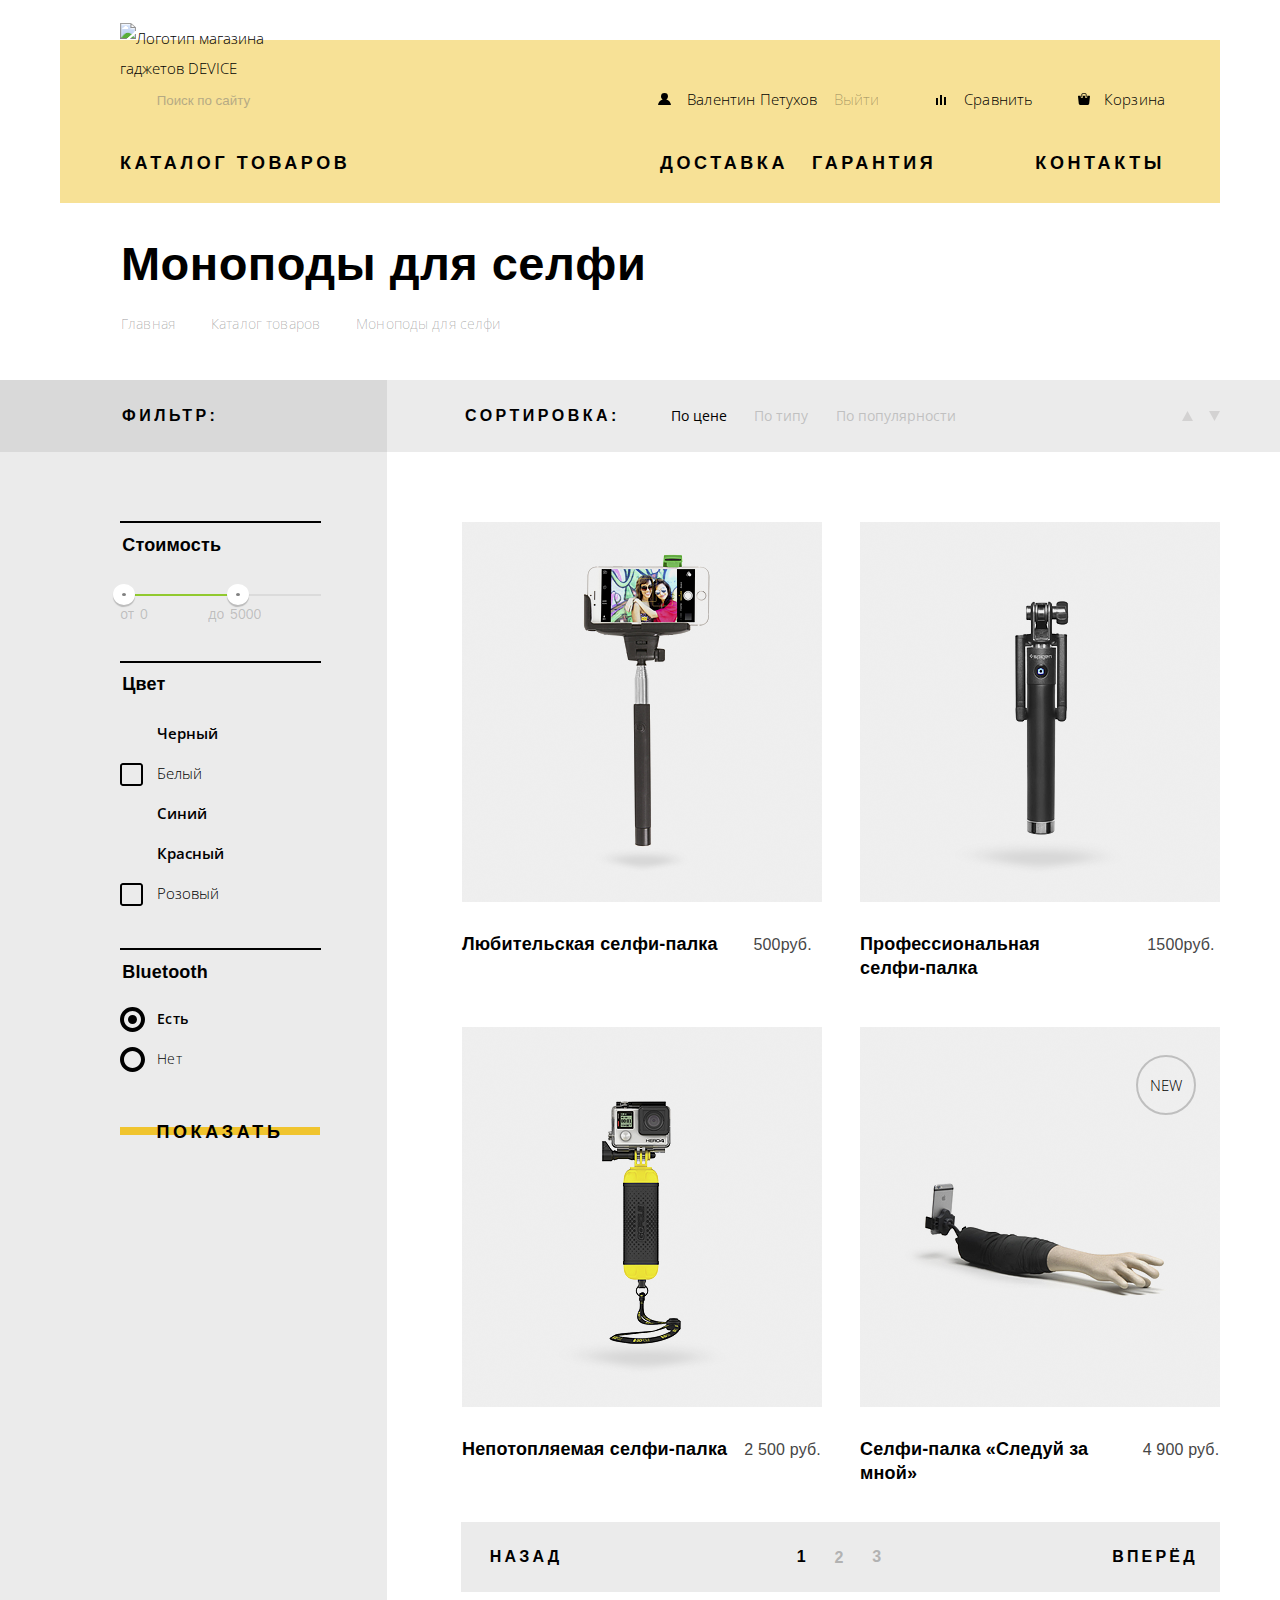
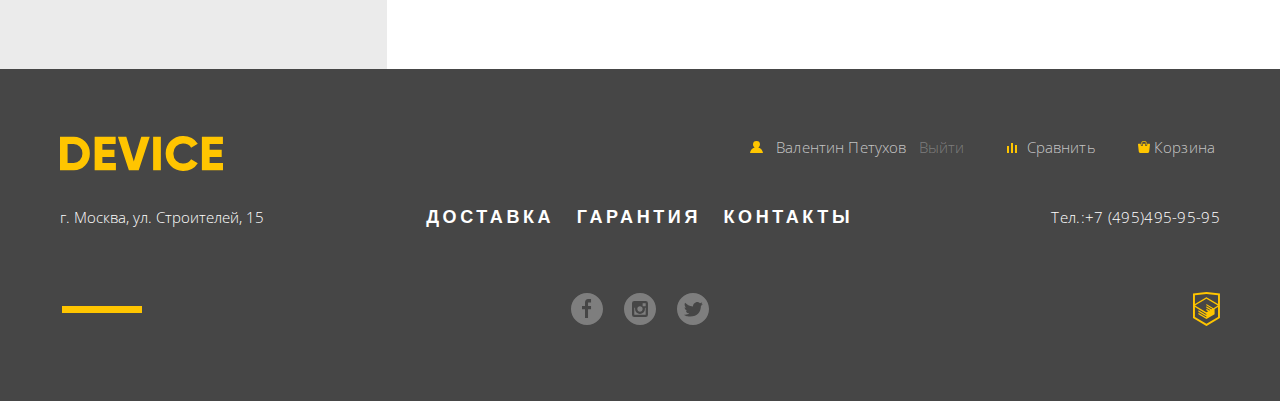
==== commit 023eb682: "доделки после проверки" ====
--- a/catalog-monopod.html
+++ b/catalog-monopod.html
@@ -7,6 +7,7 @@
   <link href="https://fonts.googleapis.com/css?family=Open+Sans:300,400&display=swap&subset=cyrillic" rel="stylesheet">
   <link href="css/normalize.css" rel="stylesheet">
   <link rel="stylesheet" href="css/style.css">
+  <!-- <link rel="stylesheet" href="css/styleMin.css"> -->
 
 </head>
 
@@ -244,7 +245,7 @@
             </li>
             <li class="monopod">
               <p class="monopod-image">
-                <img src="img/item-3-jpg.png" class="item-3jpg" alt=" Непотопляемая селфи-палка">
+                <img src="img/item-3-jpg.png" class="item-3jpg" alt=" Непотопляемая селфи-палка" width="360" height="380">
               </p>
               <h3 class="monopod-type">
                 <a href="#" class="monopod-odd">
@@ -258,7 +259,7 @@
             </li>
             <li class="monopod ">
               <p class="monopod-image monopod-new">
-                <img src="img/item-4-jpg.png" class="item-4jpg" alt="Селфи-палка «Следуй за мной»">
+                <img src="img/item-4-jpg.png" class="item-4jpg" alt="Селфи-палка «Следуй за мной»" width="360" height="380">
               </p>
               <h3 class="monopod-type">
                 <a href="#">Селфи-палка «Следуй за мной»
@@ -347,7 +348,7 @@
         </p>
       </div>
       <div class="footer-bottom">
-        <!--тут должна быть Желтая линиия -->
+
         <ul class="footer-social">
           <li class="footer-social-fb">
             <a href="//facebook.com/" aria-label="Фейсбук">
--- a/css/style.css
+++ b/css/style.css
@@ -60,7 +60,8 @@
   z-index: 2;
 }
 
-.button:hover::before {
+.button:hover::before,
+.show:hover::before {
   height: 100%;
 }
 
@@ -99,7 +100,7 @@
   background-color: rgb(247, 225, 150);
   padding-left: 60px;
   padding-right: 55px;
-  padding-bottom: 8px;
+  padding-bottom: 9px;
 }
 
 .header-logo {
@@ -233,7 +234,6 @@
   display: flex;
   width: 100%;
   padding-top: 5px;
-  /* padding-bottom: 15px; */
   font-family: "Gilroy", "Arial", sans-serif;
   font-size: 18px;
   font-weight: 800;
@@ -430,7 +430,6 @@
   width: 167px;
   height: 131px;
   margin: 0;
-  /* z-index: 1; */
   font-family: "Gilroy", "Arial", sans-serif;
   font-size: 179px;
   font-weight: 800;
@@ -463,7 +462,6 @@
   height: 18px;
   padding: 0%;
   margin: 0;
-  /* text-align: center; */
   font-size: 0;
   -webkit-transform: translateX(-50%);
   -ms-transform: translateX(-50%);
@@ -494,27 +492,19 @@
   vertical-align: middle;
   width: 13px;
   height: 13px;
-  /* padding: 8px; */
   border: 1px solid #000000;
 
   border-radius: 50%;
   cursor: pointer;
 }
 
-/* .main-sliders-controls label::after {
-  content: "";
+
+.slider input {
   position: absolute;
-  top: 0;
-  left: 0;
-  width: 12px;
-  height: 12px;
-  border: 1px solid #000000;
-  border-radius: 50%;
-
-} */
-
-.slider input {
-  display: none;
+  clip: rect(0 0 0 0);
+  width: 1px;
+  height: 1px;
+  margin: -1px;
 }
 
 #control-first:checked~.main-sliders .slides-first {
@@ -540,47 +530,25 @@
 #control-three:checked~.main-sliders-controls .slider-3::before {
   content: "";
   position: absolute;
-  left: 3px;
-  top: 2.5px;
+  left: 48%;
+  top: 48%;
+  transform: translate(-48%, -48%);
   z-index: 2;
   width: 6px;
   height: 6px;
-  /* margin: -5px; */
   background-color: inherit;
   border: 1.5px solid black;
   border-radius: 50%;
 }
 
-/* #control-first:checked~.main-sliders-controls .slider-1::after,
-#control-two:checked~.main-sliders-controls .slider-2::after,
-#control-three:checked~.main-sliders-controls .slider-3::after {
-  content: "";
-  position: absolute;
-  left: 50%;
-  top: 50%;
-  z-index: 3;
-  width: 1px;
-  height: 1px;
-  margin: -5px;
-  background-color: inherit;
-  border: 1px solid red;
-  border-radius: 50%;
-} */
-
-
-
-
-
-
-
 .main-sliders {
   display: -webkit-box;
   display: -ms-flexbox;
   display: flex;
   list-style: none;
   margin: 0;
-  padding-left: 22px;
-  padding-top: 27px;
+  padding-left: 20px;
+  padding-top: 22px;
 }
 
 .main-sliders li {
@@ -782,11 +750,15 @@
   padding-right: 32px;
 }
 
-.popular .popular-selfi {}
+img.popular-selfi {
+  -ms-flex-item-align: end;
+  align-self: flex-end;
+
+}
 
 .popular-item {
   width: 160px;
-  min-height: 160px;
+  height: 160px;
   display: -webkit-box;
   display: -ms-flexbox;
   display: flex;
@@ -800,22 +772,9 @@
   background-color: rgb(247, 225, 150);
 }
 
-.popular-img {
-  margin-left: auto;
-  margin-right: auto;
-  margin-top: auto;
-  margin-bottom: auto;
-  display: -webkit-box;
-  display: -ms-flexbox;
-  display: flex;
-  -webkit-box-align: center;
-  -ms-flex-align: center;
-  align-items: center;
-  -webkit-box-pack: center;
-  -ms-flex-pack: center;
-  justify-content: center;
-
-}
+.popular-img {}
+
+.popular-icon {}
 
 .popular:hover .popular-item {
   background-color: rgb(240, 196, 46);
@@ -975,7 +934,7 @@
   -ms-flex-pack: center;
   justify-content: center;
   padding-right: 114px;
-  min-height: 40px;
+  height: 40px;
 }
 
 .controls-item label span {
@@ -983,7 +942,11 @@
 }
 
 .service input {
-  display: none;
+  position: absolute;
+  clip: rect(0 0 0 0);
+  width: 1px;
+  height: 1px;
+  margin: -1px;
 }
 
 .servise-item {
@@ -1117,19 +1080,15 @@
 .logo-color {
   position: absolute;
   top: 45%;
-  left: 50%;
-  -webkit-transform: translate(-50%, -50%);
-  -ms-transform: translate(-50%, -50%);
-  transform: translate(-50%, -50%);
+  left: -50%;
+  -webkit-transform: translate(50%, -50%);
+  -ms-transform: translate(50%, -50%);
+  transform: translate(50%, -50%);
   -webkit-transition: opacity 0.5s;
   -o-transition: opacity 0.5s;
   transition: opacity 0.5s;
 }
 
-/* TODO:
-разное в ие и в других
-*/
-
 .logo-color {
   opacity: 0;
 }
@@ -1153,13 +1112,12 @@
   -webkit-box-pack: justify;
   -ms-flex-pack: justify;
   justify-content: space-between;
-  margin-bottom: 80px;
+  margin-bottom: 81px;
 }
 
 .map {
   position: relative;
   width: 462px;
-  /* margin-right: 139px; */
 }
 
 .map::before,
@@ -1177,11 +1135,11 @@
 }
 
 .map-row {
-  padding-bottom: 15px;
+  padding-bottom: 13px;
 }
 
 .text-column {
-  padding-bottom: 18px;
+  padding-bottom: 20px;
 }
 
 .map-delevery {
@@ -1191,9 +1149,23 @@
   font-size: 16px;
   font-weight: 800;
   line-height: 2.5;
-  /* letter-spacing: 0.5px; */
   text-align: left;
   color: #000000;
+  list-style: none;
+  padding-left: 0;
+
+}
+
+.map-delevery li::before {
+  content: "";
+  display: inline-block;
+  width: 8px;
+  height: 8px;
+  border-radius: 50%;
+  border: 1px solid black;
+margin-left: 2px;
+margin-right: 26px;
+
 }
 
 .about {
@@ -1210,7 +1182,7 @@
 
 .about-map,
 .map-text {
-  margin-bottom: 60px;
+  margin-bottom: 54px;
 }
 
 .about-map {
@@ -1231,7 +1203,7 @@
 }
 
 .delevery-text {
-  padding-bottom: 20px;
+  padding-bottom: 24px;
 }
 
 .map p,
@@ -1443,7 +1415,6 @@
 }
 
 .footer-navi a {
-  opacity: 0.7;
   font-family: 'Open Sans', "Arial", sans-serif;
   font-size: 15px;
   font-weight: 300;
@@ -1465,7 +1436,7 @@
 
 .footer-login {
   margin-left: auto;
-  padding-right: 42px;
+  padding-right: 35px;
 }
 
 .footer-login .login-clear {
@@ -1537,7 +1508,6 @@
   display: none;
   top: 50%;
   left: 50%;
-  /* transform: translate(-50%, -50%); */
   margin-top: -280px;
   margin-left: -480px;
   width: 960px;
@@ -1547,16 +1517,33 @@
   z-index: 1;
 }
 
+.modal-map p {
+  position: absolute;
+  top: 0;
+  left: 0;
+  margin: 0;
+}
+
+.modal-map iframe {
+  width: 960px;
+  height: 559px;
+  position: relative;
+  z-index: 2;
+  border: none;
+  border-style: none;
+
+}
+
 .modal-write {
   display: none;
   width: 960px;
   height: 553px;
   top: 50%;
   left: 50%;
-  /* transform: translate(-50%,-50%); */
   margin-left: -480px;
   margin-top: -276px;
   padding: 75px 98px 100px 92px;
+  z-index: 4;
   -webkit-box-shadow: 0px 10px 20px 0 rgba(4, 6, 6, 0.2);
   box-shadow: 0px 10px 20px 0 rgba(4, 6, 6, 0.2);
 }
@@ -1588,13 +1575,14 @@
   border: none;
   cursor: pointer;
   border-radius: 50%;
+  z-index: 99;
 }
 
 .modal {
   position: fixed;
   color: black;
   background-color: white;
-  z-index: 1;
+  z-index: 4;
 
 }
 
@@ -1628,15 +1616,22 @@
   color: rgba(70, 70, 70, 0.4);
   background-color: rgba(70, 70, 70, 0.1);
 }
-
-.feedback-form input:focus {
+.feedback-form input:hover,
+.feedback-form textarea:hover{
+  background-color: rgb(234, 234, 234);
+  color: rgb(195, 195, 195);
+}
+
+.feedback-form input:focus,
+.feedback-form textarea:focus {
   background-color: #ffffff;
   color: #464646;
-}
-
-.feedback-textarea input:invalid {
-  background-color: rgb(245, 217, 217);
-  /* почему не закрашиват ?? */
+  border: 2px solid rgb(247, 226, 150);
+}
+
+.feedback-textarea input:invalid:not(:placeholder-shown) {
+  background-color: red;
+  border: 1px solid green;
 }
 
 .feedback-person {
@@ -1657,7 +1652,7 @@
   width: 100%;
   min-height: 156px;
   padding: 20px;
-
+  resize: none;
   font-family: 'Open Sans', "Arial", sans-serif;
   font-size: 14px;
   line-height: 1.29;
@@ -1683,8 +1678,8 @@
 }
 
 .container .monopod-title {
-  padding-left: 62px;
-  padding-top: 5px;
+  padding-left: 61px;
+  padding-top: 6px;
   margin-bottom: 20px;
 }
 
@@ -1743,7 +1738,6 @@
   background-image: -o-linear-gradient(left, #d9d9d9 28%, transparent 25%);
   background-image: -webkit-gradient(linear, left top, right top, color-stop(28%, #d9d9d9), color-stop(25%, transparent));
   background-image: linear-gradient(90deg, #d9d9d9 28%, transparent 25%);
-  /*,linear-gradient(-90deg, white 1%, transparent 0%); */
 }
 
 .filters .container {
@@ -1832,7 +1826,7 @@
 
   background-color: #d9d9d9;
   padding-left: 62px;
- }
+}
 
 .wrapper-left {
   width: 833px;
@@ -1910,7 +1904,7 @@
 }
 
 .arrow:focus {
-  fill:black;
+  fill: black;
   opacity: 1;
 }
 
@@ -1940,14 +1934,11 @@
   width: 100%;
   background-color: #ebebeb;
   background-image:
-    /* linear-gradient(90deg, white 30%, transparent 25%),*/
-    -o-linear-gradient(right, white 80%, transparent 25%);
+    -o-linear-gradient(right, white 70%, transparent 25%);
   background-image:
-    /* linear-gradient(90deg, white 30%, transparent 25%),*/
-    -webkit-gradient(linear, right top, left top, color-stop(80%, white), color-stop(25%, transparent));
+    -webkit-gradient(linear, right top, left top, color-stop(70%, white), color-stop(25%, transparent));
   background-image:
-    /* linear-gradient(90deg, white 30%, transparent 25%),*/
-    linear-gradient(-90deg, white 80%, transparent 25%);
+    linear-gradient(-90deg, white 70%, transparent 25%);
 }
 
 .market .container {
@@ -1971,7 +1962,6 @@
   background-color: white;
   padding-top: 40px;
   padding-left: 35px;
-  /* margin-right: auto; */
   margin-left: auto;
 }
 
@@ -2005,7 +1995,7 @@
 .show {
   display: none;
   position: relative;
-  height: 12px;
+  height: 40px;
   padding: 0;
   font-family: "Gilroy", "Arial", sans-serif;
   text-transform: uppercase;
@@ -2027,6 +2017,7 @@
   height: 8px;
   top: 50%;
   right: 0;
+  transform: translateY(-50%);
   background-color: rgb(240, 196, 46);
   z-index: -1;
 }
@@ -2054,6 +2045,7 @@
 
 
 .monopod .actions {
+  display: none;
   position: absolute;
   top: 13px;
   left: 0;
@@ -2280,6 +2272,7 @@
 /* Костомные чекбоксы */
 
 .check-input {
+  display: none;
   position: absolute;
   -webkit-appearance: none;
   -moz-appearance: none;
@@ -2288,17 +2281,19 @@
 
 .check::before {
   content: "";
+  width: 27px;
+  height: 23px;
+  margin-right: 10px;
+  vertical-align: middle;
+  background: none;
   background-image: url("../img/checkbox-off.svg");
   background-repeat: no-repeat;
   display: inline-block;
-  width: 23px;
-  height: 23px;
-  margin-right: 1.2em;
-  vertical-align: middle;
 }
 
 .check-input:disabled+.check {
   opacity: 0.3;
+
 }
 
 /* когда чекет */
@@ -2311,10 +2306,11 @@
 .check-input:active+.check,
 .check-input:checked+.check {
   font-weight: 600;
-  opacity: 1;
-}
-
-.check-input:checked+.check:hover {
+  /* opacity: 1; */
+}
+
+.check-input:checked+.check:hover,
+.check:hover {
   opacity: 0.6;
 }
 
@@ -2358,11 +2354,12 @@
 }
 
 .monopod:hover .actions {
+  display: flex;
   background: rgb(238, 238, 238, 0.8);
 }
 
 .monopod:hover .show,
-.monopod:hover .point {
+.monopod:hover .point{
   display: block;
 }
 
@@ -2394,7 +2391,6 @@
 
 .monopod-price {
   width: 84px;
-  /* margin-left: 57px; */
   font-family: "Gilroy", "Arial", sans-serif;
   font-size: 16px;
   font-weight: 300;
--- a/css/styleMin.css
+++ b/css/styleMin.css
@@ -0,0 +1 @@
+@-webkit-keyframes bounce{0%{-webkit-transform:translateY(-2000px);transform:translateY(-2000px)}70%{-webkit-transform:translateY(30px);transform:translateY(30px)}90%{-webkit-transform:translateY(-10px);transform:translateY(-10px)}to{-webkit-transform:translateY(0);transform:translateY(0)}}@keyframes bounce{0%{-webkit-transform:translateY(-2000px);transform:translateY(-2000px)}70%{-webkit-transform:translateY(30px);transform:translateY(30px)}90%{-webkit-transform:translateY(-10px);transform:translateY(-10px)}to{-webkit-transform:translateY(0);transform:translateY(0)}}@-webkit-keyframes shake{0%,to{-webkit-transform:translateX(0);transform:translateX(0)}10%,30%,50%,70%,90%{-webkit-transform:translateX(-10px);transform:translateX(-10px)}20%,40%,60%,80%{-webkit-transform:translateX(10px);transform:translateX(10px)}}@keyframes shake{0%,to{-webkit-transform:translateX(0);transform:translateX(0)}10%,30%,50%,70%,90%{-webkit-transform:translateX(-10px);transform:translateX(-10px)}20%,40%,60%,80%{-webkit-transform:translateX(10px);transform:translateX(10px)}}@font-face{font-family:"Gilroy";src:url(../fonts/gilroyextrabold.woff2) format("woff2"),url(../fonts/gilroyextrabold.woff) format("woff");font-weight:800;font-display:swap}@font-face{font-family:"Gilroy";src:url(../fonts/gilroylight.woff2) format("woff2"),url(../fonts/gilroylight.woff) format("woff");font-weight:300;font-display:swap}*,::after,::before{-webkit-box-sizing:inherit;box-sizing:inherit}html{-webkit-box-sizing:border-box;box-sizing:border-box}a,body{color:#000}body{margin:0;padding:0;font-family:'Open Sans',"Arial",sans-serif;font-size:15px;line-height:30px;font-weight:300;background-color:#fff}a{text-decoration:none}.button{display:block;position:relative;width:200px;height:40px;background-color:#ebebeb;border:0;text-transform:uppercase;font-family:"Gilroy","Arial",sans-serif;font-size:18px;font-weight:800;line-height:40px;letter-spacing:3.6px;text-align:center;color:#000;z-index:2}.button:hover::before,.contacts-about:hover::after,.slides-detail:hover::after{height:100%}.button:focus{color:rgb(0,0,0,.3)}.button::before{content:"";display:block;position:absolute;width:100%;height:8px;-webkit-transform:translateY(50%);-ms-transform:translateY(50%);transform:translateY(50%);bottom:50%;left:0;background-color:#f0c42e;z-index:-1}header.container{width:1160px;display:-webkit-box;display:-ms-flexbox;display:flex;-webkit-box-orient:vertical;-webkit-box-direction:normal;-ms-flex-direction:column;flex-direction:column;-webkit-box-align:start;-ms-flex-align:start;align-items:flex-start;margin-top:40px;background-color:#f7e196;padding-left:60px;padding-right:55px;padding-bottom:8px}.header-logo{width:163px;height:35px;margin-top:-17px;margin-bottom:25px}.header-logo:hover .header-device{opacity:.7}.header-logo:focus{opacity:.4}.slider{background-image:-o-linear-gradient(#f7e196 27%,#fff 0);background-image:-webkit-gradient(linear,left top,left bottom,color-stop(27%,#f7e196),color-stop(0,#fff));background-image:linear-gradient(#f7e196 27%,#fff 0)}.main-navigation{width:1160px;display:-webkit-box;display:-ms-flexbox;display:flex;-webkit-box-orient:vertical;-webkit-box-direction:normal;-ms-flex-direction:column;flex-direction:column;-webkit-box-align:start;-ms-flex-align:start;align-items:flex-start;background-color:#f7e196;padding-left:60px;padding-right:55px;padding-bottom:17px}.visually-hidden{position:absolute;clip:rect(0 0 0 0);width:1px;height:1px;margin:-1px}.header-search-button{display:none}.container{width:1200px;margin:0 auto;padding:0 20px}.header-navigation{display:-webkit-box;display:-ms-flexbox;display:flex;width:540px;margin-top:auto;padding-left:33px;margin-left:auto;-webkit-box-pack:justify;-ms-flex-pack:justify;justify-content:space-between}.header-navigation svg{fill:#000}.header-login span,header .login-clear{padding-right:12px}.header-basket{padding-right:0}.header-basket span{padding-right:5px}.header-basket svg,.header-contrast svg{margin-right:5px}.header-contrast span{padding-right:9px}.login-clear{font-family:'Open Sans',"Arial",sans-serif;font-size:15px;font-weight:300;font-style:normal;font-stretch:normal;line-height:2;letter-spacing:.15px;text-align:left;color:rgba(0,0,0,.3)}.header-contrast-padding{padding-left:174px}.header-servis,.header-servis-list{display:-webkit-box;display:-ms-flexbox;display:flex}.header-servis{padding-top:5px;font-family:"Gilroy","Arial",sans-serif;font-size:18px;font-weight:800;line-height:1.33;letter-spacing:3.6px;text-align:left;color:#000;width:100%}.header-servis-list{width:545px;-webkit-box-pack:justify;-ms-flex-pack:justify;justify-content:space-between;text-transform:uppercase}.header-delevery{padding-right:75px}.header-catalog{margin-right:auto}.header-catalog-list{position:relative;padding-left:0}.catalog-main::after{content:"";width:16px;height:20px;display:inline-block;vertical-align:middle;margin-left:12px;background-image:url(../img/plus.svg);background-repeat:no-repeat}.header-item span{padding-left:5px}.header-catalog-list:hover .header-catalog-sub{display:-webkit-box;display:-ms-flexbox;display:flex}.header-catalog-sub{position:absolute;width:1160px;height:166px;left:-60px;-ms-flex-wrap:wrap;flex-wrap:wrap;-webkit-box-orient:vertical;-webkit-box-direction:normal;-ms-flex-direction:column;flex-direction:column;padding-left:59px;padding-right:483px;padding-bottom:40px;background-color:#f7e196;z-index:2;text-transform:none;font-family:'Open Sans',"Arial",sans-serif;font-size:15px;font-weight:300;line-height:2.4;letter-spacing:.15px;text-align:left}.header-catalog-sub li:nth-child(5){margin-bottom:22px}.header-item{text-transform:uppercase}.header-item:hover{color:#635a3c}.header-search::before{content:"";width:16px;height:16px;display:inline-block;vertical-align:middle;margin-right:.1em;padding-top:20px;background-image:url(../img/search.svg);background-repeat:no-repeat}.header-search-text{padding-left:11px;border:0;background-color:#f7e196;opacity:.5;color:rgba(0,0,0,.3)}.header-search input:hover{opacity:.6;color:rgba(0,0,0,.6)}.header-search input:focus{color:#000;opacity:1}.header-top{display:-webkit-box;display:-ms-flexbox;display:flex;padding-left:4px;-webkit-box-pack:justify;-ms-flex-pack:justify;justify-content:space-between;width:100%;padding-top:1px;font-family:'Open Sans',"Arial",sans-serif;font-size:15px;font-weight:300;line-height:2;letter-spacing:.15px;text-align:left;color:#000}.header-catalog-sub{display:none}.header-catalog-list,.header-catalog-sub,.header-navigation,.header-servis-list{list-style:none}.footer-center-service a:hover,.header-catalog-list a:hover,.header-catalog-sub a:hover,.header-navigation a:hover,.header-servis-list a:hover{opacity:.6}.footer-center-service a:focus,.header-catalog-list a:focus,.header-catalog-sub a:focus,.header-navigation a:focus,.header-servis-list a:focus{opacity:.3}.image-container{width:526px;height:486px;display:-webkit-box;display:-ms-flexbox;display:flex;-webkit-box-pack:center;-ms-flex-pack:center;justify-content:center;-ms-flex-negative:0;flex-shrink:0}.sliders-number{position:absolute;display:block;right:34px;top:-12px;width:167px;height:131px;margin:0;font-family:"Gilroy","Arial",sans-serif;font-size:179px;font-weight:800;line-height:1;letter-spacing:1.79px;text-align:right;color:#fff;vertical-align:middle}.main-sliders li,.slider-list{position:relative}.main-sliders-controls{display:-webkit-box;display:-ms-flexbox;display:flex;list-style:none;-ms-flex-pack:distribute;justify-content:space-around;position:absolute;right:22px;bottom:148px;z-index:3;width:100px;height:18px;padding:0;margin:0;font-size:0;-webkit-transform:translateX(-50%);-ms-transform:translateX(-50%);transform:translateX(-50%)}.slider input,.slides{display:none}.slides img{margin:auto}.slides .slider-3png{width:526px;margin-right:0}.main-sliders-controls label{position:relative;display:inline-block;vertical-align:middle;width:13px;height:13px;border:1px solid #000;border-radius:50%;cursor:pointer}#control-first:checked~.main-sliders .slides-first,#control-three:checked~.main-sliders .slides-three,#control-two:checked~.main-sliders .slides-two{display:-webkit-box;display:-ms-flexbox;display:flex}#control-first:checked~.main-sliders-controls .slider-1::before,#control-three:checked~.main-sliders-controls .slider-3::before,#control-two:checked~.main-sliders-controls .slider-2::before{content:"";position:absolute;left:3px;top:2.5px;z-index:2;width:6px;height:6px;background-color:inherit;border:1.5px solid #000;border-radius:50%}.main-sliders{display:-webkit-box;display:-ms-flexbox;display:flex;list-style:none;margin:0;padding-left:22px;padding-top:27px}.controls-list input{-webkit-appearance:none;-moz-appearance:none;appearance:none;opacity:0}.slides-text{width:100%;position:relative;padding-top:34px;padding-left:54px;margin:0}.slides-text ::before{content:"";position:absolute;width:100px;height:7px;top:39px;left:54px;margin:1px;background-color:#fff}.slides-text table{display:-webkit-box;display:-ms-flexbox;display:flex;-webkit-box-pack:start;-ms-flex-pack:start;justify-content:flex-start;width:530px;padding-top:51px;margin:0;padding-left:0}.feature-item,.slides-feature{font-family:"Gilroy","Arial",sans-serif;text-align:left}.slides-feature{margin-bottom:19px;letter-spacing:.47px;width:508px;font-size:47px;font-weight:800;line-height:1.19;color:#000}.feature-item{width:479px;padding-bottom:28px;font-size:15px;font-weight:300;line-height:2;color:#464646}.feature-three{width:520px;margin-bottom:0;margin-top:0;padding:0 0 34px}.feature-tr,.feature-tr td{display:-webkit-box;display:-ms-flexbox;display:flex;width:437px}.feature-tr td{width:100%;font-family:"Gilroy","Arial",sans-serif;font-size:36px;font-weight:300;line-height:1.33;text-align:left;color:#000}.feature-tr td:first-child{padding-right:28px;padding-left:0}.feature-tr td:nth-child(2){padding-right:6px}.feature-tr-bottom,.feature-tr-bottom td{display:-webkit-box;display:-ms-flexbox;display:flex;width:442px}.feature-tr-bottom td{-webkit-box-pack:justify;-ms-flex-pack:justify;justify-content:space-between;width:100%;padding-top:7px;font-family:'Open Sans',"Arial",sans-serif;font-size:13px;font-weight:300;line-height:1.54;letter-spacing:.13px;text-align:left;color:#464646}.feature-tr-bottom td:first-child{padding-right:27px}.slides-detail{position:relative;display:block;width:220px;height:40px;z-index:1;font-family:"Gilroy","Arial",sans-serif;font-size:18px;font-weight:800;line-height:40px;letter-spacing:3.6px;text-align:center;color:#000;text-transform:uppercase}.slides-detail::after{display:block;-webkit-transform:translateY(50%);-ms-transform:translateY(50%);transform:translateY(50%);content:"";position:absolute;width:100%;height:8px;bottom:50%;left:0;background-color:#f0c42e;z-index:-1}.slides-detail:focus{color:rgb(0,0,0,.3)}.popular-list{margin-top:95px}.popular-list .container{padding:0}.popular-back,.popular-item,.popular-list{display:-webkit-box;display:-ms-flexbox;display:flex}.popular-back{list-style:none;padding:0;-webkit-box-pack:justify;-ms-flex-pack:justify;justify-content:space-between;margin-bottom:174px}span.popular-selfi{padding-right:32px}img.popular-selfi{-ms-flex-item-align:end;align-self:flex-end}.popular-item{width:160px;height:160px;margin-bottom:34px;-webkit-box-pack:center;-ms-flex-pack:center;justify-content:center;-webkit-box-align:center;-ms-flex-align:center;align-items:center;background-color:#f7e196}.popular:hover .popular-item{background-color:#f0c42e}.popular-icon:focus .popular-img,.popular:focus .popular-item p{opacity:.5}.popular,.popular a{width:160px}.popular a{display:-webkit-box;display:-ms-flexbox;display:flex;-webkit-box-pack:center;-ms-flex-pack:center;-webkit-box-align:center;-ms-flex-align:center;align-items:center;-webkit-box-orient:vertical;-webkit-box-direction:normal;-ms-flex-direction:column;flex-direction:column;min-height:240px;font-family:"Gilroy","Arial",sans-serif;font-size:18px;font-weight:800;line-height:1.33;letter-spacing:.18px;text-align:left;color:#000}.popular span{width:100%}.popular-monopod{padding:20% 0 0}.service{width:100%;min-height:320px;margin-bottom:65px;background-image:-o-linear-gradient(#e5e5e5 90%,#fff 10%);background-image:-webkit-gradient(linear,left top,left bottom,color-stop(90%,#e5e5e5),color-stop(10%,#fff));background-image:linear-gradient(#e5e5e5 90%,#fff 10%)}.service,.service .container{display:-webkit-box;display:-ms-flexbox;display:flex}.service-slider-slides{width:800px;padding-left:86px}.service-slider-controls{position:relative}.service-slider-controls::after{content:"";position:absolute;top:60px;left:121px;width:319px;height:7px;-webkit-transform:rotate(90deg);-ms-transform:rotate(90deg);transform:rotate(90deg);background-color:#000}.controls-list{display:-webkit-box;display:-ms-flexbox;display:flex;-webkit-box-orient:vertical;-webkit-box-direction:normal;-ms-flex-direction:column;flex-direction:column;-webkit-box-pack:justify;-ms-flex-pack:justify;justify-content:space-between;width:277px;margin-top:-15px;padding:0;font-family:"Gilroy","Arial",sans-serif;font-size:18px;font-weight:800;letter-spacing:3.6px;text-align:center;color:#000}.controls-list,.service-list{list-style:none}.controls-item{position:relative;min-height:40px;text-transform:uppercase;font-family:"Gilroy","Arial",sans-serif;font-size:18px;font-weight:800;letter-spacing:3.6px;text-align:center;color:#000}.controls-item:first-child,.controls-item:nth-child(2){margin-bottom:23px}.controls-item:before{content:"";position:absolute;width:160px;height:8px;top:50%;-webkit-transform:translateY(-50%);-ms-transform:translateY(-50%);transform:translateY(-50%);right:117px;z-index:1;background-color:#f0c42e}.controls-item label{display:-webkit-box;display:-ms-flexbox;display:flex;width:278px;-webkit-box-align:center;-ms-flex-align:center;align-items:center;-webkit-box-pack:center;-ms-flex-pack:center;justify-content:center;padding-right:114px;height:40px}.controls-item label span{z-index:3}.service input{display:none}.servise-item{display:none;width:690px;min-height:200px}.servise-credit,.servise-delivery,.servise-garant{background-image:url(../img/delivery.svg);background-repeat:no-repeat;background-position-x:100%;background-position-y:13px}.servise-credit,.servise-garant{background-image:url(../img/warranty.svg)}.servise-credit{background-image:url(../img/credit.svg)}#contacts:checked~.service-slider-slides .servise-credit,#delivery:checked~.service-slider-slides .servise-delivery,#garant:checked~.service-slider-slides .servise-garant{display:block}#delivery:checked~.service-slider-controls .delivery-label{background-color:#000;color:#ff0;z-index:99}#contacts:checked~.service-slider-controls .controls-item:nth-child(3):before,#delivery:checked~.service-slider-controls .controls-item:nth-child(1):before,#garant:checked~.service-slider-controls .controls-item:nth-child(2):before{opacity:0}#garant:checked~.service-slider-controls .garant-label{background-color:#000;color:#ff0;z-index:-1}#contacts:checked~.service-slider-controls .contacts-label{background-color:#000;color:#ff0;z-index:2}.servise-item h2{margin-top:-43px;margin-bottom:26px;font-family:"Gilroy","Arial",sans-serif;font-size:47px;font-weight:800;line-height:1.29;letter-spacing:.47px;text-align:left;color:#000}.servise-item p{letter-spacing:.15px}.delivery-text{width:426px;min-height:75px}.credit-text,.garant-text{width:436px;min-height:75px}.credit-text{width:425px}.logotips{margin-bottom:100px}.logotips .container{display:-webkit-box;display:-ms-flexbox;display:flex;-webkit-box-pack:justify;-ms-flex-pack:justify;justify-content:space-between}.logo-bw,.logotip{position:relative}.logo-color{position:absolute;top:45%;left:-50%;-webkit-transform:translate(50%,-50%);-ms-transform:translate(50%,-50%);transform:translate(50%,-50%);-webkit-transition:opacity .5s;-o-transition:opacity .5s;transition:opacity .5s;opacity:0}.logo-bw,.logotip:hover .logo-color{opacity:1}.logotip:hover .logo-bw{opacity:0}.index-columns{display:-webkit-box;display:-ms-flexbox;display:flex;-webkit-box-pack:justify;-ms-flex-pack:justify;justify-content:space-between;margin-bottom:80px}.map{position:relative;width:462px}.about::before,.map::before{content:"";position:absolute;top:-15px;width:80px;height:7px;background-color:#000}.map-text{width:475px}.map-row{padding-bottom:15px}.text-column{padding-bottom:18px}.map-delevery{padding-top:24px;padding-left:37px;font-family:"Gilroy","Arial",sans-serif;font-size:16px;font-weight:800;line-height:2.5;text-align:left;color:#000}.about{position:relative;width:560px;min-height:46px}.about-text{width:560px;padding-bottom:5px}.about-map,.map-text{margin-bottom:60px}.about-map{width:560px;min-height:222px}.about h2,.map h2,section .contacts-about{font-family:"Gilroy","Arial",sans-serif;font-weight:800;color:#000}.about h2,.map h2{padding-bottom:5px;font-size:47px;line-height:1.02;letter-spacing:.47px;text-align:left}.delevery-text{padding-bottom:20px}.about p,.map p,.servise-item p{font-family:'Open Sans',"Arial",sans-serif;font-size:15px;font-weight:300;line-height:2;text-align:left;color:#464646}section .contacts-about{position:relative;display:block;width:260px;padding:0;font-size:18px;line-height:40px;letter-spacing:3.6px;text-align:center;text-transform:uppercase;z-index:1}.contacts-about::after{content:"";display:block;position:absolute;top:50%;left:0;-webkit-transform:translateY(-50%);-ms-transform:translateY(-50%);transform:translateY(-50%);width:100%;height:8px;background-color:#f0c42e;z-index:-1}.contacts-about-write{padding-left:17px}.main-footer{width:100%;margin-left:auto;margin-right:auto;padding-top:45px;padding-bottom:66px;background-color:#464646}.footer-navi,.main-footer .container{display:-webkit-box;display:-ms-flexbox;display:flex}.main-footer .container{-webkit-box-orient:vertical;-webkit-box-direction:normal;-ms-flex-direction:column;flex-direction:column;-webkit-box-pack:center;-ms-flex-pack:center;justify-content:center}.footer-navi{margin-left:auto;width:100%;-webkit-box-pack:justify;-ms-flex-pack:justify;justify-content:space-between}.name{font-family:'Open Sans',"Arial",sans-serif;font-size:15px;font-weight:300;font-style:normal;font-stretch:normal;line-height:2;letter-spacing:.15px;text-align:left;color:rgba(255,255,255,.3)}.footer-top-logo{fill:#ffc500;margin-right:auto;margin-top:auto}.footer-top-logo:hover{fill:#b5921c}.footer-top-logo:focus{fill:#7d6c30}.footer-service,.footer-social{display:-webkit-box;display:-ms-flexbox;display:flex;width:463px;-webkit-box-pack:justify;-ms-flex-pack:justify;justify-content:space-between;margin:auto;padding:0 36px 0 0}.footer-social{width:165px;opacity:.3;padding:0 0 0 27px}.footer-social a{fill:#fff}.footer-social a:hover{fill:#b5b5b5}.footer-social a:focus{fill:#585858}.footer-telephone{letter-spacing:.3px}.footer-bottom,.footer-center,.footer-top{display:-webkit-box;display:-ms-flexbox;display:flex}.footer-top{width:100%;margin:0;padding-bottom:7px}.footer-bottom,.footer-center{-webkit-box-align:center;-ms-flex-align:center;align-items:center}.footer-center{margin-bottom:45px}.footer-bottom{position:relative;width:auto}.footer-bottom::before{content:"";position:absolute;width:80px;height:7px;top:14px;left:2px;background-color:#ffc500}.footer-htmlacademy{fill:#ffc500}.footer-htmlacademy:hover{fill:#b5921c}.footer-htmlacademy:focus{fill:#7d6c30}.footer-navi span{fill:#ffc600}.footer-navi a{opacity:.7;font-family:'Open Sans',"Arial",sans-serif;font-size:15px;font-weight:300;font-style:normal;font-stretch:normal;line-height:2.4;letter-spacing:.15px;text-align:left;color:rgba(255,255,255,.7)}.footer-login .login-clear:hover,.footer-navi a:hover{color:#fff}.footer-navi a:focus{color:#5b5b5b}.footer-login{margin-left:auto}.footer-login .login-clear{color:rgba(255,255,255,.3)}.footer-login svg{margin-right:9px}.footer-login span{padding-right:8px}.footer-contrast,.footer-login{padding-right:42px}.footer-basket,.footer-contrast svg{margin-right:5px}.footer-center address,.footer-telephone a{font-style:normal;font-family:'Open Sans',"Arial",sans-serif;font-size:15px;font-weight:300;line-height:2;text-align:left;color:#fff}.footer-navi,.footer-service,.footer-social{list-style:none}.footer-service a:hover{color:#a6a6a6}.footer-service a:focus{color:#7d7d7d}.feedback-form label,.footer-service a{font-family:"Gilroy","Arial",sans-serif;font-size:18px;font-weight:800;line-height:1.33;text-align:left}.footer-service a{text-transform:uppercase;letter-spacing:3.6px;color:#fff}.modal-map,.modal-write{display:none;width:960px;top:50%;left:50%;margin-left:-480px;-webkit-box-shadow:0 10px 20px 0 rgba(4,6,6,.2);box-shadow:0 10px 20px 0 rgba(4,6,6,.2)}.modal-map{z-index:1;margin-top:-280px;height:559px}.modal-map p{position:absolute;top:0;left:0;z-index:1;margin:0}.modal-map iframe{width:960px;height:559px;position:relative;z-index:2;border:0border-style: none}.modal-write{height:553px;margin-top:-276px;padding:75px 98px 100px 92px}.modal-show{display:block;-webkit-animation:bounce .6s;animation:bounce .6s}.modal-error{-webkit-animation:shake .6s;animation:shake .6s}.modal-send{margin-top:55px}.modal,.modal-close,.modal-send{background-color:#fff}.modal-close{top:22px;right:22px;width:55px;height:55px;background-image:url(../img/modal-close.svg);border:0;cursor:pointer;border-radius:50%;position:absolute;z-index:99}.modal{position:fixed;color:#000;z-index:1}.feedback-form input,.feedback-form textarea{border:0}.feedback-form label{color:#000}.feedback-form input{width:360px;min-height:50px;display:-webkit-box;display:-ms-flexbox;display:flex;padding-left:20px;font-family:'Open Sans',"Arial",sans-serif;font-size:14px;line-height:1.29;text-align:left;color:rgba(70,70,70,.4);background-color:rgba(70,70,70,.1)}.feedback-form input:focus,.feedback-textarea textarea:focus{background-color:#fff;color:#464646}.feedback-textarea input:invalid{background-color:#f5d9d9}.feedback-person,.sorting li{display:-webkit-box;display:-ms-flexbox;display:flex;-webkit-box-pack:justify;-ms-flex-pack:justify;justify-content:space-between}.feedback-textarea{margin-top:20px}.feedback-textarea textarea{width:100%;min-height:156px;padding:20px;font-family:'Open Sans',"Arial",sans-serif;font-size:14px;line-height:1.29;text-align:left;color:rgba(70,70,70,.4);background-color:rgba(70,70,70,.1)}main h1{padding-left:201px;font-family:"Gilroy","Arial",sans-serif;font-size:47px;font-weight:800;line-height:1.02;letter-spacing:.47px;text-align:left;color:#000}.container .monopod-title{padding-left:62px;padding-top:5px;margin-bottom:20px}.breadcrumbs{display:-webkit-box;display:-ms-flexbox;display:flex;list-style:none;margin-bottom:42px;margin-left:5px}.breadcrumbs li:nth-child(1)::after,.breadcrumbs li:nth-child(2)::after{content:" ";width:4px;min-height:10px;margin-left:16px;display:inline-block;vertical-align:middle;background-repeat:no-repeat;background-image:url(../img/nav-arrow.svg)}.breadcrumbs a{padding-left:16px;font-family:'Open Sans',"Arial",sans-serif;font-size:14px;font-weight:300;line-height:1.71;letter-spacing:.14px;text-align:left;color:rgba(0,0,0,.3)}.breadcrumbs a:hover{color:#848484}.breadcrumbs a:focus{color:#efefef}.filters{width:100%;margin-left:auto;margin-right:auto;min-height:71px;-webkit-box-align:center;-ms-flex-align:center;align-items:center;background-color:#ebebeb;background-image:-o-linear-gradient(left,#d9d9d9 28%,transparent 25%);background-image:-webkit-gradient(linear,left top,right top,color-stop(28%,#d9d9d9),color-stop(25%,transparent));background-image:linear-gradient(90deg,#d9d9d9 28%,transparent 25%)}.filters,.filters .container,.filters h2,.sorting{display:-webkit-box;display:-ms-flexbox;display:flex}.filters .container{min-height:72px}.filters h2,.sorting{-webkit-box-align:center;-ms-flex-align:center;align-items:center;text-align:left}.filters h2{text-transform:uppercase;color:#000;font-family:"Gilroy","Arial",sans-serif;font-size:16px;font-weight:800;line-height:2.5;letter-spacing:3.5px}.sorting{width:325px;margin-left:11px;-webkit-box-pack:justify;-ms-flex-pack:justify;justify-content:space-between;list-style:none;font-family:'Open Sans',"Arial",sans-serif;font-size:14px;font-weight:400;font-style:normal;font-stretch:normal;line-height:1.29;letter-spacing:normal}.sorting,.sorting a{color:rgba(164,164,164,.6)}.sorting-current a{color:#000;opacity:1}.sorting a:hover{color:#666}.sorting a:focus{color:#222}.wrapper{display:-webkit-box;display:-ms-flexbox;display:flex;width:327px;min-height:72px;-webkit-box-align:center;-ms-flex-align:center;align-items:center;background-color:#d9d9d9;padding-left:62px}.wrapper-left{width:833px;-ms-flex-negative:0;flex-shrink:0;padding-left:78px;margin-left:auto}.arrow-list,.sorting-arrow,.sorting-arrow li,.wrapper-left{display:-webkit-box;display:-ms-flexbox;display:flex}.arrow-list{-webkit-box-align:center;-ms-flex-align:center;align-items:center;width:60px;margin-right:auto;margin-left:139px;-webkit-box-pack:center;-ms-flex-pack:center;justify-content:center}.sorting-arrow,.sorting-arrow li{-webkit-box-pack:justify;-ms-flex-pack:justify;justify-content:space-between}.sorting-arrow{width:78px;-webkit-box-align:center;-ms-flex-align:center;align-items:center;list-style:none;margin-left:auto}.sorting-arrow li{font-family:'Open Sans',"Arial",sans-serif;font-size:0;line-height:1.29;text-align:left;fill:#d3d2d2}.sorting-arrow .arrow-down,.sorting-arrow .arrow-top,.sorting-arrow a{width:11px;min-height:10px}.sorting-arrow li:hover{fill:#a7a5a6}.arrow:focus{fill:#000;opacity:1}.filter-container-left{width:327px;background-color:#ebebeb;-ms-flex-negative:0;flex-shrink:0;padding-left:47px}.market{width:100%;background-color:#ebebeb;background-image:-o-linear-gradient(right,#fff 70%,transparent 25%);background-image:-webkit-gradient(linear,right top,left top,color-stop(70%,#fff),color-stop(25%,transparent));background-image:linear-gradient(-90deg,#fff 70%,transparent 25%)}.catalog-monopod,.market,.market .container,.monopod-list{display:-webkit-box;display:-ms-flexbox;display:flex}.catalog-monopod,.monopod-list{-ms-flex-wrap:wrap;flex-wrap:wrap}.catalog-monopod{width:833px;-ms-flex-negative:0;flex-shrink:0;background-color:#fff;padding-top:40px;padding-left:35px;margin-left:auto;-webkit-box-pack:center;-ms-flex-pack:center;justify-content:center}.monopod-list{-webkit-box-pack:justify;-ms-flex-pack:justify;justify-content:space-between;padding-bottom:0;margin-bottom:5px}.monopod-list li{position:relative;width:360px}.monopod{margin-bottom:13px}.monopod-image{margin-bottom:22px}.point,.show{display:none;padding:0;text-align:center;color:#000}.show{position:relative;height:12px;text-transform:uppercase;vertical-align:center;z-index:1;font-family:"Gilroy","Arial",sans-serif;font-size:18px;font-weight:800;letter-spacing:3.6px}.show::before{content:"";display:block;position:absolute;width:100%;height:8px;top:50%;right:0;background-color:#f0c42e;z-index:-1}.point{font-family:'Open Sans',"Arial",sans-serif;font-size:13px;font-weight:300;letter-spacing:.13px;opacity:.4}.monopod .point,.monopod .show{width:200px;margin-bottom:33px;border:0;background:0 0}.monopod .actions,.monopod-new::before{position:absolute;display:-webkit-box;display:-ms-flexbox;display:flex;-webkit-box-pack:center;-ms-flex-pack:center;justify-content:center;-webkit-box-align:center;-ms-flex-align:center;align-items:center}.monopod .actions{left:0;min-height:360px;-webkit-box-orient:vertical;-webkit-box-direction:normal;-ms-flex-direction:column;flex-direction:column;padding-top:100px;z-index:10;top:13px;width:100%}.filter fieldset,.monopod-new{position:relative}.monopod-new::before{content:"NEW";width:60px;height:60px;top:28px;right:24px;border:2px solid rgba(0,0,0,.2);border-radius:50%}.filter fieldset{border:0}.price-sort{margin-bottom:31px}.bluetooth-sort::before,.color-sort::before,.price-sort::before{content:"";position:absolute;width:201px;height:2px;background-color:#000}.price-sort::before{bottom:124px}.price-sort legend{padding-top:87px;margin-bottom:37px}.price-range{width:201px;font-family:"Gilroy","Arial",sans-serif;font-size:14px;font-weight:300;line-height:1.71;text-align:left;color:rgba(0,0,0,.2)}.price-controls{position:relative;min-height:32px;font-size:0}.range-controls{position:relative;margin-bottom:10px}.range-controls .bar{width:56%;height:2px;background-color:#91c92f}.range-controls .scale{min-height:2px;background-color:#dbdbdb}.range-toogle{position:absolute;top:-10px;width:22px;height:21px;z-index:1;border-radius:50%;-webkit-box-shadow:0 2px 1px 0 rgba(0,1,1,.2);box-shadow:0 2px 1px 0 rgba(0,1,1,.2);background:gray;border:9px solid #fff}.range-toogle-min{left:-7px}.range-toogle-max{left:53%}.filter legend,.price-controls label{font-family:"Gilroy","Arial",sans-serif}.price-controls label{display:inline-block;vertical-align:top;cursor:pointer;font-size:14px;font-weight:300;line-height:1.1}.price-controls input{width:40px;color:inherit;font:inherit;border:0;background:inherit;text-align:left;vertical-align:center;background-color:#ebebeb}.price-controls .max-price,.price-controls .min-price{width:88px;text-align:left;vertical-align:center}.filter legend{font-size:18px;font-weight:800;line-height:12px;letter-spacing:.18px;text-align:left;color:#000}.color-sort{position:relative;margin-bottom:18px}.bluetooth-sort::before,.color-sort::before{top:-42px}.color-sort legend{margin-bottom:13px}.bluetooth-sort{margin-bottom:1px}.bluetooth{margin-bottom:10px}.bluetooth-sort::before{top:-40px}.bluetooth-list{font-family:'Open Sans',"Arial",sans-serif;font-size:14px;font-weight:300;line-height:2.86;letter-spacing:.14px;text-align:left}.demonstrate{margin-left:13px}.filter ul{list-style:none;line-height:14px;padding-left:0}.color-list li{padding-bottom:17px}.check-input{position:absolute;-webkit-appearance:none;-moz-appearance:none;appearance:none}.check::before{content:"";background-image:url(../img/checkbox-off.svg);background-repeat:no-repeat;display:inline-block;width:23px;height:23px;margin-right:1.2em;vertical-align:middle}.check-input:disabled+.check{opacity:.3}.check-input:checked+.check::before{background-image:url(../img/checkbox-on.svg)}.check-input:active+.check,.check-input:checked+.check,.check-input:focus+.check{font-weight:600;opacity:1}.check-input:checked+.check:hover,.check-input:checked+.radio:hover{opacity:.6}.radio::before{content:"";background-image:url(../img/radio-off.svg);background-repeat:no-repeat;display:inline-block;width:26px;height:26px;margin-right:11px;vertical-align:middle}.check-input:checked+.radio::before{background-image:url(../img/radio-on.svg)}.check-input:checked+.radio:focus{opacity:1}.radio{display:block;padding-bottom:14px}.check-input:active+.radio,.check-input:checked+.radio,.check-input:focus+.radio{font-weight:600}.monopod-list{list-style:none}.monopod:hover .actions{background:rgb(238,238,238,.8)}.monopod:hover .point,.monopod:hover .show{display:block}.monopod-price,.monopod-type{font-family:"Gilroy","Arial",sans-serif}.monopod-type{display:-webkit-box;display:-ms-flexbox;display:flex;-webkit-box-pack:justify;-ms-flex-pack:justify;justify-content:space-between;font-size:18px;font-weight:800;line-height:1.33;letter-spacing:.18px;text-align:left;color:#000}.monopod-type a{display:block;width:300px;padding-right:46px}.monopod-type .monopod-odd{padding-right:0}.monopod-price{width:84px;font-size:16px;font-weight:300;line-height:1.5;letter-spacing:.16px;text-align:center;color:#464646}.pagination-items,.pagination-list{display:-webkit-box;display:-ms-flexbox;display:flex;list-style:none;-webkit-box-pack:justify;-ms-flex-pack:justify;justify-content:space-between;-webkit-box-align:center;-ms-flex-align:center;align-items:center}.pagination-list{min-height:70px;padding-left:0;padding-right:0;margin-left:auto;margin-bottom:77px;margin-top:0;background-color:#ebebeb;width:759px}.pagination-items{width:139px;padding:0}.pagination-list a{font-family:"Gilroy","Arial",sans-serif;font-size:16px;font-weight:800;line-height:1.5;letter-spacing:3.2px;text-align:left;color:#000}.pagination-list>li:first-child:hover,.pagination-list>li:last-child:hover{background-color:#d9d9d9}.pagination-list li:first-child a:focus,.pagination-list li:last-child a:focus{color:#979797}.pagination-list li:first-child,.pagination-list li:last-child{width:130px;display:-webkit-box;display:-ms-flexbox;display:flex;height:100%;-webkit-box-align:center;-ms-flex-align:center;align-items:center;-webkit-box-pack:center;-ms-flex-pack:center;justify-content:center}.pagination-list li:first-child a,.pagination-list li:last-child a{width:100%;text-align:center}.pagination-current a,.pagination-item a{font-family:"Gilroy","Arial",sans-serif;font-size:16px;font-weight:800;line-height:1.5;letter-spacing:3.2px;text-align:left}.pagination-item a{cursor:pointer;color:#b2b2b2}.pagination-current a{color:#000}.pagination-items a:hover{color:#666}.pagination-items a:focus{color:#000}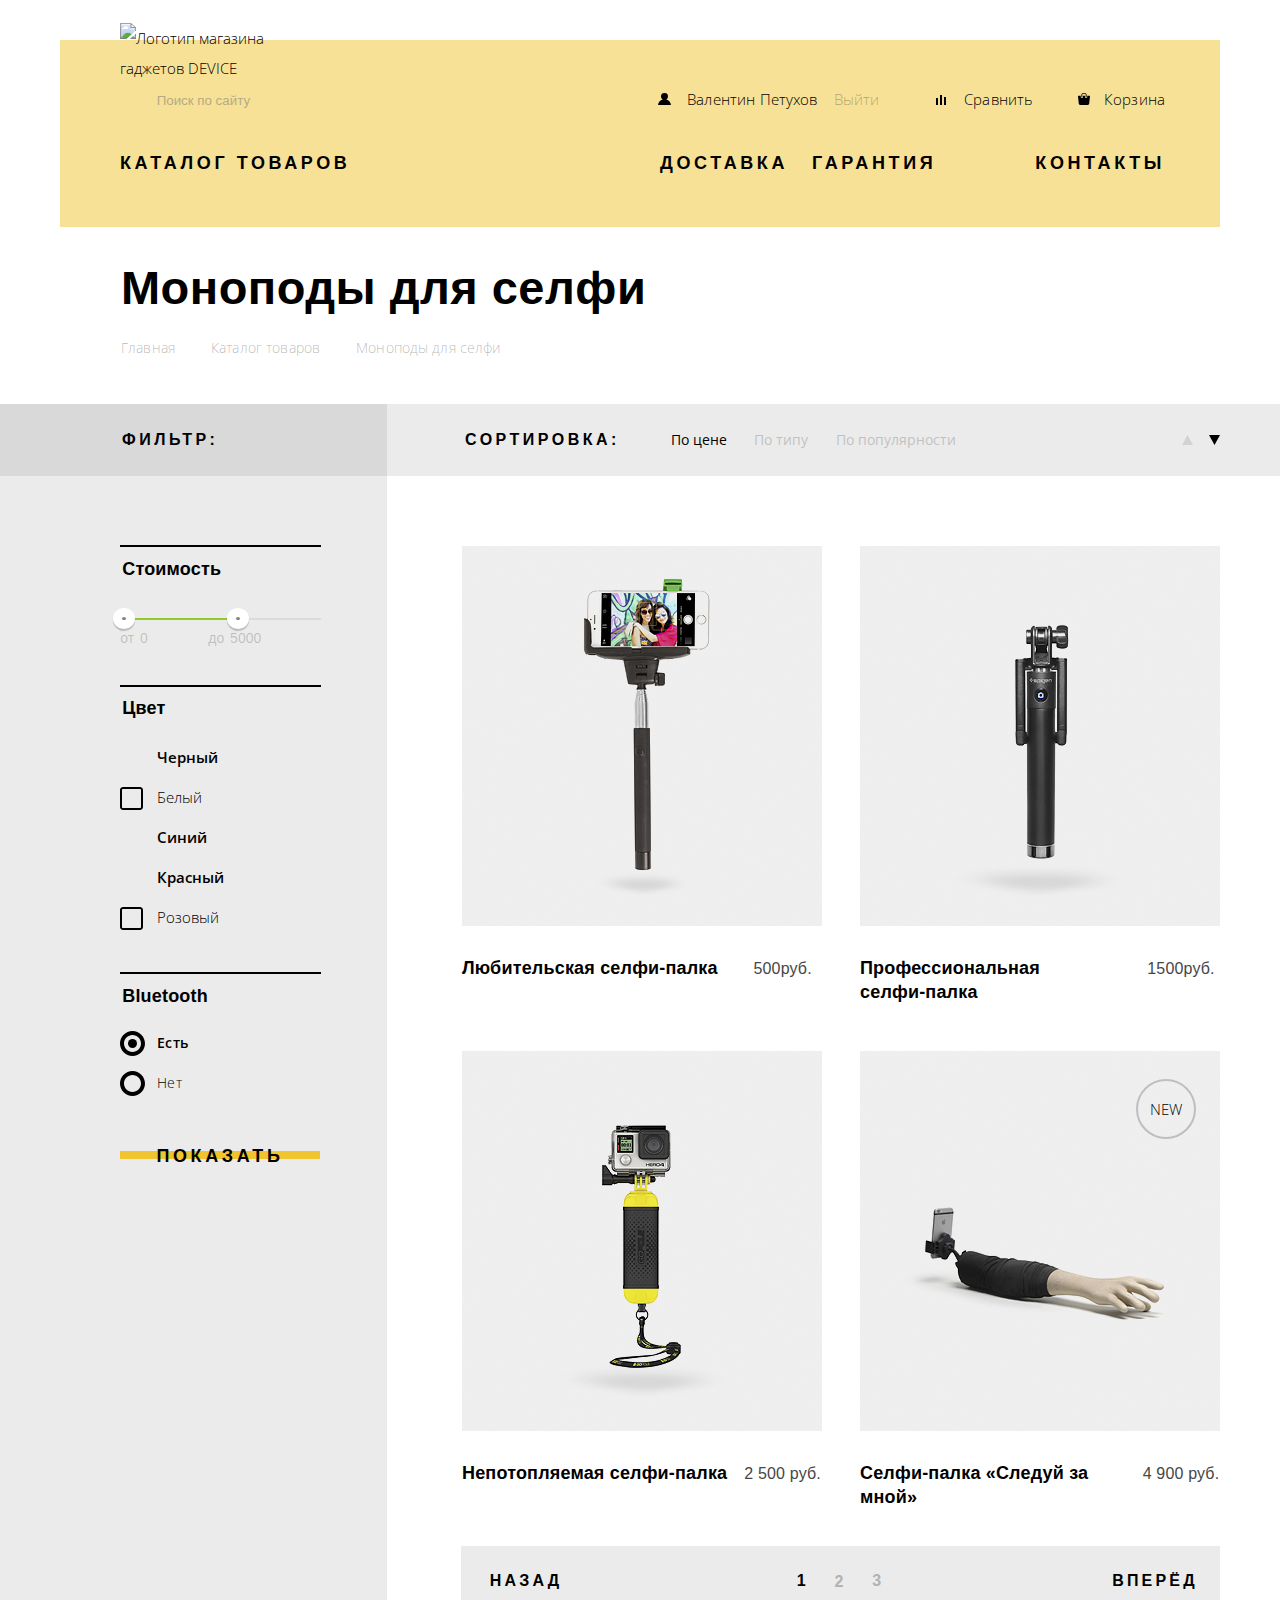
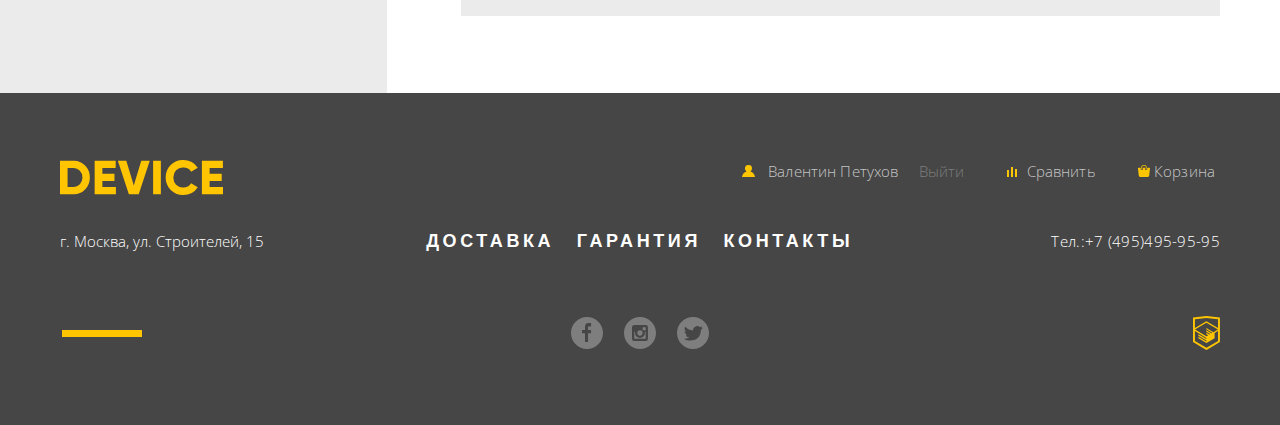
==== commit cfaaaebc: "доделки по проверки" ====
--- a/catalog-monopod.html
+++ b/catalog-monopod.html
@@ -6,8 +6,8 @@
   <title>HTML Academy Моноподы: Девайс</title>
   <link href="https://fonts.googleapis.com/css?family=Open+Sans:300,400&display=swap&subset=cyrillic" rel="stylesheet">
   <link href="css/normalize.css" rel="stylesheet">
-  <link rel="stylesheet" href="css/style.css">
-  <!-- <link rel="stylesheet" href="css/styleMin.css"> -->
+  <!-- <link rel="stylesheet" href="css/style.css"> -->
+  <link rel="stylesheet" href="css/styleMin.css">
 
 </head>
 
--- a/css/style.css
+++ b/css/style.css
@@ -1,5 +1,5 @@
 @font-face {
-  font-family: "Gilroy";
+  font-family: 'Gilroy';
   src: url("../fonts/gilroyextrabold.woff2") format("woff2"),
     url("../fonts/gilroyextrabold.woff") format("woff");
   font-weight: 800;
@@ -7,13 +7,14 @@
 }
 
 @font-face {
-  font-family: "Gilroy";
+  font-family: 'Gilroy';
   src: url("../fonts/gilroylight.woff2") format("woff2"),
     url("../fonts/gilroylight.woff") format("woff");
   font-weight: 300;
   font-display: swap;
 }
-
+/* проверить js на закрытие у карты
+хром поставить и проверить..*/
 *,
 *::after,
 *::before {
@@ -29,7 +30,7 @@
 body {
   margin: 0;
   padding: 0;
-  font-family: 'Open Sans', "Arial", sans-serif;
+  font-family: 'Open Sans', 'Arial', sans-serif;
   font-size: 15px;
   line-height: 30px;
   font-weight: 300;
@@ -50,7 +51,7 @@
   background-color: #ebebeb;
   border: none;
   text-transform: uppercase;
-  font-family: "Gilroy", "Arial", sans-serif;
+  font-family: 'Gilroy', 'Arial', sans-serif;
   font-size: 18px;
   font-weight: 800;
   line-height: 40px;
@@ -100,7 +101,7 @@
   background-color: rgb(247, 225, 150);
   padding-left: 60px;
   padding-right: 55px;
-  padding-bottom: 9px;
+  padding-bottom: 33px;
 }
 
 .header-logo {
@@ -120,11 +121,11 @@
 
 .slider {
 
-  background-image: -o-linear-gradient(rgb(247, 225, 150) 27%, white 0);
-
-  background-image: -webkit-gradient(linear, left top, left bottom, color-stop(27%, rgb(247, 225, 150)), color-stop(0, white));
-
-  background-image: linear-gradient(rgb(247, 225, 150) 27%, white 0);
+  background-image: -o-linear-gradient(rgb(247, 225, 150) 23%, white 0);
+
+  background-image: -webkit-gradient(linear, left top, left bottom, color-stop(23%, rgb(247, 225, 150)), color-stop(0, white));
+
+  background-image: linear-gradient(rgb(247, 225, 150) 23%, white 0);
 }
 
 .main-navigation {
@@ -209,7 +210,7 @@
 }
 
 .login-clear {
-  font-family: 'Open Sans', "Arial", sans-serif;
+  font-family: 'Open Sans', 'Arial', sans-serif;
   font-size: 15px;
   font-weight: 300;
   font-style: normal;
@@ -234,7 +235,7 @@
   display: flex;
   width: 100%;
   padding-top: 5px;
-  font-family: "Gilroy", "Arial", sans-serif;
+  font-family: 'Gilroy', 'Arial', sans-serif;
   font-size: 18px;
   font-weight: 800;
   line-height: 1.33;
@@ -306,7 +307,7 @@
   background-color: rgb(247, 225, 150);
   z-index: 2;
   text-transform: none;
-  font-family: 'Open Sans', "Arial", sans-serif;
+  font-family: 'Open Sans', 'Arial', sans-serif;
   font-size: 15px;
   font-weight: 300;
   line-height: 2.4;
@@ -371,7 +372,7 @@
 
   width: 100%;
   padding-top: 1px;
-  font-family: 'Open Sans', "Arial", sans-serif;
+  font-family: 'Open Sans', 'Arial', sans-serif;
   font-size: 15px;
   font-weight: 300;
   line-height: 2;
@@ -430,7 +431,7 @@
   width: 167px;
   height: 131px;
   margin: 0;
-  font-family: "Gilroy", "Arial", sans-serif;
+  font-family: 'Gilroy', 'Arial', sans-serif;
   font-size: 179px;
   font-weight: 800;
   line-height: 1;
@@ -505,6 +506,8 @@
   width: 1px;
   height: 1px;
   margin: -1px;
+  top:350px;
+  right: 200px;
 }
 
 #control-first:checked~.main-sliders .slides-first {
@@ -523,6 +526,11 @@
   display: -webkit-box;
   display: -ms-flexbox;
   display: flex;
+}
+#control-first:focus~.main-sliders-controls .slider-1,
+#control-two:focus~.main-sliders-controls .slider-2,
+#control-three:focus~.main-sliders-controls .slider-3{
+border: 1px solid orange;
 }
 
 #control-first:checked~.main-sliders-controls .slider-1::before,
@@ -548,7 +556,7 @@
   list-style: none;
   margin: 0;
   padding-left: 20px;
-  padding-top: 22px;
+  padding-top: 0;
 }
 
 .main-sliders li {
@@ -597,7 +605,7 @@
 .slides-feature {
   width: 508px;
   margin-bottom: 19px;
-  font-family: "Gilroy", "Arial", sans-serif;
+  font-family: 'Gilroy', 'Arial', sans-serif;
   font-size: 47px;
   font-weight: 800;
   line-height: 1.19;
@@ -610,7 +618,7 @@
   width: 479px;
   padding-bottom: 28px;
 
-  font-family: "Gilroy", "Arial", sans-serif;
+  font-family: 'Gilroy', 'Arial', sans-serif;
   font-size: 15px;
   font-weight: 300;
   line-height: 2;
@@ -638,7 +646,7 @@
   display: -ms-flexbox;
   display: flex;
   width: 100%;
-  font-family: "Gilroy", "Arial", sans-serif;
+  font-family: 'Gilroy', 'Arial', sans-serif;
   font-size: 36px;
   font-weight: 300;
   line-height: 1.33;
@@ -671,7 +679,7 @@
   justify-content: space-between;
   width: 100%;
   padding-top: 7px;
-  font-family: 'Open Sans', "Arial", sans-serif;
+  font-family: 'Open Sans', 'Arial', sans-serif;
   font-size: 13px;
   font-weight: 300;
   line-height: 1.54;
@@ -690,7 +698,7 @@
   width: 220px;
   height: 40px;
   z-index: 1;
-  font-family: "Gilroy", "Arial", sans-serif;
+  font-family: 'Gilroy', 'Arial', sans-serif;
   font-size: 18px;
   font-weight: 800;
   line-height: 40px;
@@ -804,7 +812,7 @@
   flex-direction: column;
   width: 160px;
   min-height: 240px;
-  font-family: "Gilroy", "Arial", sans-serif;
+  font-family: 'Gilroy', 'Arial', sans-serif;
   font-size: 18px;
   font-weight: 800;
   line-height: 1.33;
@@ -878,7 +886,7 @@
   width: 277px;
   margin-top: -15px;
   padding: 0;
-  font-family: "Gilroy", "Arial", sans-serif;
+  font-family: 'Gilroy', 'Arial', sans-serif;
   font-size: 18px;
   font-weight: 800;
   letter-spacing: 3.6px;
@@ -895,7 +903,7 @@
   position: relative;
   min-height: 40px;
   text-transform: uppercase;
-  font-family: "Gilroy", "Arial", sans-serif;
+  font-family: 'Gilroy', 'Arial', sans-serif;
   font-size: 18px;
   font-weight: 800;
   letter-spacing: 3.6px;
@@ -1022,7 +1030,7 @@
 .servise-item h2 {
   margin-top: -43px;
   margin-bottom: 26px;
-  font-family: "Gilroy", "Arial", sans-serif;
+  font-family: 'Gilroy', 'Arial', sans-serif;
   font-size: 47px;
   font-weight: 800;
   line-height: 1.29;
@@ -1032,7 +1040,7 @@
 }
 
 .servise-item p {
-  font-family: 'Open Sans', "Arial", sans-serif;
+  font-family: 'Open Sans', 'Arial', sans-serif;
   font-size: 15px;
   font-weight: 300;
   line-height: 2;
@@ -1145,7 +1153,7 @@
 .map-delevery {
   padding-top: 24px;
   padding-left: 37px;
-  font-family: "Gilroy", "Arial", sans-serif;
+  font-family: 'Gilroy', 'Arial', sans-serif;
   font-size: 16px;
   font-weight: 800;
   line-height: 2.5;
@@ -1193,7 +1201,7 @@
 .map h2,
 .about h2 {
   padding-bottom: 5px;
-  font-family: "Gilroy", "Arial", sans-serif;
+  font-family: 'Gilroy', 'Arial', sans-serif;
   font-size: 47px;
   font-weight: 800;
   line-height: 1.02;
@@ -1208,7 +1216,7 @@
 
 .map p,
 .about p {
-  font-family: 'Open Sans', "Arial", sans-serif;
+  font-family: 'Open Sans', 'Arial', sans-serif;
   font-size: 15px;
   font-weight: 300;
   line-height: 2;
@@ -1221,7 +1229,7 @@
   display: block;
   width: 260px;
   padding: 0;
-  font-family: "Gilroy", "Arial", sans-serif;
+  font-family: 'Gilroy', 'Arial', sans-serif;
   font-size: 18px;
   font-weight: 800;
   line-height: 40px;
@@ -1289,7 +1297,7 @@
 }
 
 .name {
-  font-family: 'Open Sans', "Arial", sans-serif;
+  font-family: 'Open Sans', 'Arial', sans-serif;
   font-size: 15px;
   font-weight: 300;
   font-style: normal;
@@ -1415,7 +1423,7 @@
 }
 
 .footer-navi a {
-  font-family: 'Open Sans', "Arial", sans-serif;
+  font-family: 'Open Sans', 'Arial', sans-serif;
   font-size: 15px;
   font-weight: 300;
   font-style: normal;
@@ -1453,6 +1461,7 @@
 
 .footer-login span {
   padding-right: 8px;
+  padding-left: 8px;
 
 }
 
@@ -1471,7 +1480,7 @@
 .footer-center address,
 .footer-telephone a {
   font-style: normal;
-  font-family: 'Open Sans', "Arial", sans-serif;
+  font-family: 'Open Sans', 'Arial', sans-serif;
   font-size: 15px;
   font-weight: 300;
   line-height: 2;
@@ -1495,7 +1504,7 @@
 
 .footer-service a {
   text-transform: uppercase;
-  font-family: "Gilroy", "Arial", sans-serif;
+  font-family: 'Gilroy', 'Arial', sans-serif;
   font-size: 18px;
   font-weight: 800;
   line-height: 1.33;
@@ -1592,7 +1601,7 @@
 }
 
 .feedback-form label {
-  font-family: "Gilroy", "Arial", sans-serif;
+  font-family: 'Gilroy', 'Arial', sans-serif;
   font-size: 18px;
   font-weight: 800;
 
@@ -1608,7 +1617,7 @@
   display: -ms-flexbox;
   display: flex;
   padding-left: 20px;
-  font-family: 'Open Sans', "Arial", sans-serif;
+  font-family: 'Open Sans', 'Arial', sans-serif;
   font-size: 14px;
 
   line-height: 1.29;
@@ -1629,7 +1638,7 @@
   border: 2px solid rgb(247, 226, 150);
 }
 
-.feedback-textarea input:invalid:not(:placeholder-shown) {
+.feedback-form input:invalid {
   background-color: red;
   border: 1px solid green;
 }
@@ -1653,7 +1662,7 @@
   min-height: 156px;
   padding: 20px;
   resize: none;
-  font-family: 'Open Sans', "Arial", sans-serif;
+  font-family: 'Open Sans', 'Arial', sans-serif;
   font-size: 14px;
   line-height: 1.29;
   text-align: left;
@@ -1668,7 +1677,7 @@
 
 main h1 {
   padding-left: 201px;
-  font-family: "Gilroy", "Arial", sans-serif;
+  font-family: 'Gilroy', 'Arial', sans-serif;
   font-size: 47px;
   font-weight: 800;
   line-height: 1.02;
@@ -1706,7 +1715,7 @@
 
 .breadcrumbs a {
   padding-left: 16px;
-  font-family: 'Open Sans', "Arial", sans-serif;
+  font-family: 'Open Sans', 'Arial', sans-serif;
   font-size: 14px;
   font-weight: 300;
   line-height: 1.71;
@@ -1755,7 +1764,7 @@
   -ms-flex-align: center;
   align-items: center;
   text-transform: uppercase;
-  font-family: "Gilroy", "Arial", sans-serif;
+  font-family: 'Gilroy', 'Arial', sans-serif;
   font-size: 16px;
   font-weight: 800;
   line-height: 1.5;
@@ -1777,7 +1786,7 @@
   -ms-flex-pack: justify;
   justify-content: space-between;
   list-style: none;
-  font-family: 'Open Sans', "Arial", sans-serif;
+  font-family: 'Open Sans', 'Arial', sans-serif;
   font-size: 14px;
   font-weight: normal;
   font-style: normal;
@@ -1876,7 +1885,7 @@
   -webkit-box-pack: justify;
   -ms-flex-pack: justify;
   justify-content: space-between;
-  font-family: 'Open Sans', "Arial", sans-serif;
+  font-family: 'Open Sans', 'Arial', sans-serif;
   font-size: 0px;
   line-height: 1.29;
   text-align: left;
@@ -1893,7 +1902,9 @@
   min-height: 10px;
 
 }
-
+.sorting-arrow .arrow-check {
+  fill: black;
+}
 .sorting-arrow a {
   width: 11px;
   min-height: 10px;
@@ -1910,7 +1921,7 @@
 
 .filters h2 {
   text-transform: uppercase;
-  font-family: "Gilroy", "Arial", sans-serif;
+  font-family: 'Gilroy', 'Arial', sans-serif;
   font-size: 16px;
   font-weight: 800;
   line-height: 2.5;
@@ -1997,7 +2008,7 @@
   position: relative;
   height: 40px;
   padding: 0;
-  font-family: "Gilroy", "Arial", sans-serif;
+  font-family: 'Gilroy', 'Arial', sans-serif;
   text-transform: uppercase;
   text-align: center;
   vertical-align: center;
@@ -2025,7 +2036,7 @@
 .point {
   display: none;
   padding: 0;
-  font-family: 'Open Sans', "Arial", sans-serif;
+  font-family: 'Open Sans', 'Arial', sans-serif;
   font-size: 13px;
   font-weight: 300;
   letter-spacing: 0.13px;
@@ -2120,7 +2131,7 @@
 
 .price-range {
   width: 201px;
-  font-family: "Gilroy", "Arial", sans-serif;
+  font-family: 'Gilroy', 'Arial', sans-serif;
   font-size: 14px;
   font-weight: 300;
   line-height: 1.71;
@@ -2177,7 +2188,7 @@
   display: inline-block;
   vertical-align: top;
   cursor: pointer;
-  font-family: "Gilroy", "Arial", sans-serif;
+  font-family: 'Gilroy', 'Arial', sans-serif;
   font-size: 14px;
   font-weight: 300;
   line-height: 1.1;
@@ -2202,7 +2213,7 @@
 }
 
 .filter legend {
-  font-family: "Gilroy", "Arial", sans-serif;
+  font-family: 'Gilroy', 'Arial', sans-serif;
   font-size: 18px;
   font-weight: 800;
   line-height: 12px;
@@ -2247,7 +2258,7 @@
 }
 
 .bluetooth-list {
-  font-family: 'Open Sans', "Arial", sans-serif;
+  font-family: 'Open Sans', 'Arial', sans-serif;
   font-size: 14px;
   font-weight: 300;
   line-height: 2.86;
@@ -2370,7 +2381,7 @@
   -webkit-box-pack: justify;
   -ms-flex-pack: justify;
   justify-content: space-between;
-  font-family: "Gilroy", "Arial", sans-serif;
+  font-family: 'Gilroy', 'Arial', sans-serif;
   font-size: 18px;
   font-weight: 800;
   line-height: 1.33;
@@ -2391,7 +2402,7 @@
 
 .monopod-price {
   width: 84px;
-  font-family: "Gilroy", "Arial", sans-serif;
+  font-family: 'Gilroy', 'Arial', sans-serif;
   font-size: 16px;
   font-weight: 300;
   line-height: 1.5;
@@ -2438,7 +2449,7 @@
 }
 
 .pagination-list a {
-  font-family: "Gilroy", "Arial", sans-serif;
+  font-family: 'Gilroy', 'Arial', sans-serif;
   font-size: 16px;
   font-weight: 800;
   line-height: 1.5;
@@ -2480,7 +2491,7 @@
 }
 
 .pagination-item a {
-  font-family: "Gilroy", "Arial", sans-serif;
+  font-family: 'Gilroy', 'Arial', sans-serif;
   font-size: 16px;
   font-weight: 800;
   line-height: 1.5;
@@ -2491,7 +2502,7 @@
 }
 
 .pagination-current a {
-  font-family: "Gilroy", "Arial", sans-serif;
+  font-family: 'Gilroy', 'Arial', sans-serif;
   font-size: 16px;
   font-weight: 800;
   line-height: 1.5;
--- a/css/styleMin.css
+++ b/css/styleMin.css
@@ -1 +1 @@
-@-webkit-keyframes bounce{0%{-webkit-transform:translateY(-2000px);transform:translateY(-2000px)}70%{-webkit-transform:translateY(30px);transform:translateY(30px)}90%{-webkit-transform:translateY(-10px);transform:translateY(-10px)}to{-webkit-transform:translateY(0);transform:translateY(0)}}@keyframes bounce{0%{-webkit-transform:translateY(-2000px);transform:translateY(-2000px)}70%{-webkit-transform:translateY(30px);transform:translateY(30px)}90%{-webkit-transform:translateY(-10px);transform:translateY(-10px)}to{-webkit-transform:translateY(0);transform:translateY(0)}}@-webkit-keyframes shake{0%,to{-webkit-transform:translateX(0);transform:translateX(0)}10%,30%,50%,70%,90%{-webkit-transform:translateX(-10px);transform:translateX(-10px)}20%,40%,60%,80%{-webkit-transform:translateX(10px);transform:translateX(10px)}}@keyframes shake{0%,to{-webkit-transform:translateX(0);transform:translateX(0)}10%,30%,50%,70%,90%{-webkit-transform:translateX(-10px);transform:translateX(-10px)}20%,40%,60%,80%{-webkit-transform:translateX(10px);transform:translateX(10px)}}@font-face{font-family:"Gilroy";src:url(../fonts/gilroyextrabold.woff2) format("woff2"),url(../fonts/gilroyextrabold.woff) format("woff");font-weight:800;font-display:swap}@font-face{font-family:"Gilroy";src:url(../fonts/gilroylight.woff2) format("woff2"),url(../fonts/gilroylight.woff) format("woff");font-weight:300;font-display:swap}*,::after,::before{-webkit-box-sizing:inherit;box-sizing:inherit}html{-webkit-box-sizing:border-box;box-sizing:border-box}a,body{color:#000}body{margin:0;padding:0;font-family:'Open Sans',"Arial",sans-serif;font-size:15px;line-height:30px;font-weight:300;background-color:#fff}a{text-decoration:none}.button{display:block;position:relative;width:200px;height:40px;background-color:#ebebeb;border:0;text-transform:uppercase;font-family:"Gilroy","Arial",sans-serif;font-size:18px;font-weight:800;line-height:40px;letter-spacing:3.6px;text-align:center;color:#000;z-index:2}.button:hover::before,.contacts-about:hover::after,.slides-detail:hover::after{height:100%}.button:focus{color:rgb(0,0,0,.3)}.button::before{content:"";display:block;position:absolute;width:100%;height:8px;-webkit-transform:translateY(50%);-ms-transform:translateY(50%);transform:translateY(50%);bottom:50%;left:0;background-color:#f0c42e;z-index:-1}header.container{width:1160px;display:-webkit-box;display:-ms-flexbox;display:flex;-webkit-box-orient:vertical;-webkit-box-direction:normal;-ms-flex-direction:column;flex-direction:column;-webkit-box-align:start;-ms-flex-align:start;align-items:flex-start;margin-top:40px;background-color:#f7e196;padding-left:60px;padding-right:55px;padding-bottom:8px}.header-logo{width:163px;height:35px;margin-top:-17px;margin-bottom:25px}.header-logo:hover .header-device{opacity:.7}.header-logo:focus{opacity:.4}.slider{background-image:-o-linear-gradient(#f7e196 27%,#fff 0);background-image:-webkit-gradient(linear,left top,left bottom,color-stop(27%,#f7e196),color-stop(0,#fff));background-image:linear-gradient(#f7e196 27%,#fff 0)}.main-navigation{width:1160px;display:-webkit-box;display:-ms-flexbox;display:flex;-webkit-box-orient:vertical;-webkit-box-direction:normal;-ms-flex-direction:column;flex-direction:column;-webkit-box-align:start;-ms-flex-align:start;align-items:flex-start;background-color:#f7e196;padding-left:60px;padding-right:55px;padding-bottom:17px}.visually-hidden{position:absolute;clip:rect(0 0 0 0);width:1px;height:1px;margin:-1px}.header-search-button{display:none}.container{width:1200px;margin:0 auto;padding:0 20px}.header-navigation{display:-webkit-box;display:-ms-flexbox;display:flex;width:540px;margin-top:auto;padding-left:33px;margin-left:auto;-webkit-box-pack:justify;-ms-flex-pack:justify;justify-content:space-between}.header-navigation svg{fill:#000}.header-login span,header .login-clear{padding-right:12px}.header-basket{padding-right:0}.header-basket span{padding-right:5px}.header-basket svg,.header-contrast svg{margin-right:5px}.header-contrast span{padding-right:9px}.login-clear{font-family:'Open Sans',"Arial",sans-serif;font-size:15px;font-weight:300;font-style:normal;font-stretch:normal;line-height:2;letter-spacing:.15px;text-align:left;color:rgba(0,0,0,.3)}.header-contrast-padding{padding-left:174px}.header-servis,.header-servis-list{display:-webkit-box;display:-ms-flexbox;display:flex}.header-servis{padding-top:5px;font-family:"Gilroy","Arial",sans-serif;font-size:18px;font-weight:800;line-height:1.33;letter-spacing:3.6px;text-align:left;color:#000;width:100%}.header-servis-list{width:545px;-webkit-box-pack:justify;-ms-flex-pack:justify;justify-content:space-between;text-transform:uppercase}.header-delevery{padding-right:75px}.header-catalog{margin-right:auto}.header-catalog-list{position:relative;padding-left:0}.catalog-main::after{content:"";width:16px;height:20px;display:inline-block;vertical-align:middle;margin-left:12px;background-image:url(../img/plus.svg);background-repeat:no-repeat}.header-item span{padding-left:5px}.header-catalog-list:hover .header-catalog-sub{display:-webkit-box;display:-ms-flexbox;display:flex}.header-catalog-sub{position:absolute;width:1160px;height:166px;left:-60px;-ms-flex-wrap:wrap;flex-wrap:wrap;-webkit-box-orient:vertical;-webkit-box-direction:normal;-ms-flex-direction:column;flex-direction:column;padding-left:59px;padding-right:483px;padding-bottom:40px;background-color:#f7e196;z-index:2;text-transform:none;font-family:'Open Sans',"Arial",sans-serif;font-size:15px;font-weight:300;line-height:2.4;letter-spacing:.15px;text-align:left}.header-catalog-sub li:nth-child(5){margin-bottom:22px}.header-item{text-transform:uppercase}.header-item:hover{color:#635a3c}.header-search::before{content:"";width:16px;height:16px;display:inline-block;vertical-align:middle;margin-right:.1em;padding-top:20px;background-image:url(../img/search.svg);background-repeat:no-repeat}.header-search-text{padding-left:11px;border:0;background-color:#f7e196;opacity:.5;color:rgba(0,0,0,.3)}.header-search input:hover{opacity:.6;color:rgba(0,0,0,.6)}.header-search input:focus{color:#000;opacity:1}.header-top{display:-webkit-box;display:-ms-flexbox;display:flex;padding-left:4px;-webkit-box-pack:justify;-ms-flex-pack:justify;justify-content:space-between;width:100%;padding-top:1px;font-family:'Open Sans',"Arial",sans-serif;font-size:15px;font-weight:300;line-height:2;letter-spacing:.15px;text-align:left;color:#000}.header-catalog-sub{display:none}.header-catalog-list,.header-catalog-sub,.header-navigation,.header-servis-list{list-style:none}.footer-center-service a:hover,.header-catalog-list a:hover,.header-catalog-sub a:hover,.header-navigation a:hover,.header-servis-list a:hover{opacity:.6}.footer-center-service a:focus,.header-catalog-list a:focus,.header-catalog-sub a:focus,.header-navigation a:focus,.header-servis-list a:focus{opacity:.3}.image-container{width:526px;height:486px;display:-webkit-box;display:-ms-flexbox;display:flex;-webkit-box-pack:center;-ms-flex-pack:center;justify-content:center;-ms-flex-negative:0;flex-shrink:0}.sliders-number{position:absolute;display:block;right:34px;top:-12px;width:167px;height:131px;margin:0;font-family:"Gilroy","Arial",sans-serif;font-size:179px;font-weight:800;line-height:1;letter-spacing:1.79px;text-align:right;color:#fff;vertical-align:middle}.main-sliders li,.slider-list{position:relative}.main-sliders-controls{display:-webkit-box;display:-ms-flexbox;display:flex;list-style:none;-ms-flex-pack:distribute;justify-content:space-around;position:absolute;right:22px;bottom:148px;z-index:3;width:100px;height:18px;padding:0;margin:0;font-size:0;-webkit-transform:translateX(-50%);-ms-transform:translateX(-50%);transform:translateX(-50%)}.slider input,.slides{display:none}.slides img{margin:auto}.slides .slider-3png{width:526px;margin-right:0}.main-sliders-controls label{position:relative;display:inline-block;vertical-align:middle;width:13px;height:13px;border:1px solid #000;border-radius:50%;cursor:pointer}#control-first:checked~.main-sliders .slides-first,#control-three:checked~.main-sliders .slides-three,#control-two:checked~.main-sliders .slides-two{display:-webkit-box;display:-ms-flexbox;display:flex}#control-first:checked~.main-sliders-controls .slider-1::before,#control-three:checked~.main-sliders-controls .slider-3::before,#control-two:checked~.main-sliders-controls .slider-2::before{content:"";position:absolute;left:3px;top:2.5px;z-index:2;width:6px;height:6px;background-color:inherit;border:1.5px solid #000;border-radius:50%}.main-sliders{display:-webkit-box;display:-ms-flexbox;display:flex;list-style:none;margin:0;padding-left:22px;padding-top:27px}.controls-list input{-webkit-appearance:none;-moz-appearance:none;appearance:none;opacity:0}.slides-text{width:100%;position:relative;padding-top:34px;padding-left:54px;margin:0}.slides-text ::before{content:"";position:absolute;width:100px;height:7px;top:39px;left:54px;margin:1px;background-color:#fff}.slides-text table{display:-webkit-box;display:-ms-flexbox;display:flex;-webkit-box-pack:start;-ms-flex-pack:start;justify-content:flex-start;width:530px;padding-top:51px;margin:0;padding-left:0}.feature-item,.slides-feature{font-family:"Gilroy","Arial",sans-serif;text-align:left}.slides-feature{margin-bottom:19px;letter-spacing:.47px;width:508px;font-size:47px;font-weight:800;line-height:1.19;color:#000}.feature-item{width:479px;padding-bottom:28px;font-size:15px;font-weight:300;line-height:2;color:#464646}.feature-three{width:520px;margin-bottom:0;margin-top:0;padding:0 0 34px}.feature-tr,.feature-tr td{display:-webkit-box;display:-ms-flexbox;display:flex;width:437px}.feature-tr td{width:100%;font-family:"Gilroy","Arial",sans-serif;font-size:36px;font-weight:300;line-height:1.33;text-align:left;color:#000}.feature-tr td:first-child{padding-right:28px;padding-left:0}.feature-tr td:nth-child(2){padding-right:6px}.feature-tr-bottom,.feature-tr-bottom td{display:-webkit-box;display:-ms-flexbox;display:flex;width:442px}.feature-tr-bottom td{-webkit-box-pack:justify;-ms-flex-pack:justify;justify-content:space-between;width:100%;padding-top:7px;font-family:'Open Sans',"Arial",sans-serif;font-size:13px;font-weight:300;line-height:1.54;letter-spacing:.13px;text-align:left;color:#464646}.feature-tr-bottom td:first-child{padding-right:27px}.slides-detail{position:relative;display:block;width:220px;height:40px;z-index:1;font-family:"Gilroy","Arial",sans-serif;font-size:18px;font-weight:800;line-height:40px;letter-spacing:3.6px;text-align:center;color:#000;text-transform:uppercase}.slides-detail::after{display:block;-webkit-transform:translateY(50%);-ms-transform:translateY(50%);transform:translateY(50%);content:"";position:absolute;width:100%;height:8px;bottom:50%;left:0;background-color:#f0c42e;z-index:-1}.slides-detail:focus{color:rgb(0,0,0,.3)}.popular-list{margin-top:95px}.popular-list .container{padding:0}.popular-back,.popular-item,.popular-list{display:-webkit-box;display:-ms-flexbox;display:flex}.popular-back{list-style:none;padding:0;-webkit-box-pack:justify;-ms-flex-pack:justify;justify-content:space-between;margin-bottom:174px}span.popular-selfi{padding-right:32px}img.popular-selfi{-ms-flex-item-align:end;align-self:flex-end}.popular-item{width:160px;height:160px;margin-bottom:34px;-webkit-box-pack:center;-ms-flex-pack:center;justify-content:center;-webkit-box-align:center;-ms-flex-align:center;align-items:center;background-color:#f7e196}.popular:hover .popular-item{background-color:#f0c42e}.popular-icon:focus .popular-img,.popular:focus .popular-item p{opacity:.5}.popular,.popular a{width:160px}.popular a{display:-webkit-box;display:-ms-flexbox;display:flex;-webkit-box-pack:center;-ms-flex-pack:center;-webkit-box-align:center;-ms-flex-align:center;align-items:center;-webkit-box-orient:vertical;-webkit-box-direction:normal;-ms-flex-direction:column;flex-direction:column;min-height:240px;font-family:"Gilroy","Arial",sans-serif;font-size:18px;font-weight:800;line-height:1.33;letter-spacing:.18px;text-align:left;color:#000}.popular span{width:100%}.popular-monopod{padding:20% 0 0}.service{width:100%;min-height:320px;margin-bottom:65px;background-image:-o-linear-gradient(#e5e5e5 90%,#fff 10%);background-image:-webkit-gradient(linear,left top,left bottom,color-stop(90%,#e5e5e5),color-stop(10%,#fff));background-image:linear-gradient(#e5e5e5 90%,#fff 10%)}.service,.service .container{display:-webkit-box;display:-ms-flexbox;display:flex}.service-slider-slides{width:800px;padding-left:86px}.service-slider-controls{position:relative}.service-slider-controls::after{content:"";position:absolute;top:60px;left:121px;width:319px;height:7px;-webkit-transform:rotate(90deg);-ms-transform:rotate(90deg);transform:rotate(90deg);background-color:#000}.controls-list{display:-webkit-box;display:-ms-flexbox;display:flex;-webkit-box-orient:vertical;-webkit-box-direction:normal;-ms-flex-direction:column;flex-direction:column;-webkit-box-pack:justify;-ms-flex-pack:justify;justify-content:space-between;width:277px;margin-top:-15px;padding:0;font-family:"Gilroy","Arial",sans-serif;font-size:18px;font-weight:800;letter-spacing:3.6px;text-align:center;color:#000}.controls-list,.service-list{list-style:none}.controls-item{position:relative;min-height:40px;text-transform:uppercase;font-family:"Gilroy","Arial",sans-serif;font-size:18px;font-weight:800;letter-spacing:3.6px;text-align:center;color:#000}.controls-item:first-child,.controls-item:nth-child(2){margin-bottom:23px}.controls-item:before{content:"";position:absolute;width:160px;height:8px;top:50%;-webkit-transform:translateY(-50%);-ms-transform:translateY(-50%);transform:translateY(-50%);right:117px;z-index:1;background-color:#f0c42e}.controls-item label{display:-webkit-box;display:-ms-flexbox;display:flex;width:278px;-webkit-box-align:center;-ms-flex-align:center;align-items:center;-webkit-box-pack:center;-ms-flex-pack:center;justify-content:center;padding-right:114px;height:40px}.controls-item label span{z-index:3}.service input{display:none}.servise-item{display:none;width:690px;min-height:200px}.servise-credit,.servise-delivery,.servise-garant{background-image:url(../img/delivery.svg);background-repeat:no-repeat;background-position-x:100%;background-position-y:13px}.servise-credit,.servise-garant{background-image:url(../img/warranty.svg)}.servise-credit{background-image:url(../img/credit.svg)}#contacts:checked~.service-slider-slides .servise-credit,#delivery:checked~.service-slider-slides .servise-delivery,#garant:checked~.service-slider-slides .servise-garant{display:block}#delivery:checked~.service-slider-controls .delivery-label{background-color:#000;color:#ff0;z-index:99}#contacts:checked~.service-slider-controls .controls-item:nth-child(3):before,#delivery:checked~.service-slider-controls .controls-item:nth-child(1):before,#garant:checked~.service-slider-controls .controls-item:nth-child(2):before{opacity:0}#garant:checked~.service-slider-controls .garant-label{background-color:#000;color:#ff0;z-index:-1}#contacts:checked~.service-slider-controls .contacts-label{background-color:#000;color:#ff0;z-index:2}.servise-item h2{margin-top:-43px;margin-bottom:26px;font-family:"Gilroy","Arial",sans-serif;font-size:47px;font-weight:800;line-height:1.29;letter-spacing:.47px;text-align:left;color:#000}.servise-item p{letter-spacing:.15px}.delivery-text{width:426px;min-height:75px}.credit-text,.garant-text{width:436px;min-height:75px}.credit-text{width:425px}.logotips{margin-bottom:100px}.logotips .container{display:-webkit-box;display:-ms-flexbox;display:flex;-webkit-box-pack:justify;-ms-flex-pack:justify;justify-content:space-between}.logo-bw,.logotip{position:relative}.logo-color{position:absolute;top:45%;left:-50%;-webkit-transform:translate(50%,-50%);-ms-transform:translate(50%,-50%);transform:translate(50%,-50%);-webkit-transition:opacity .5s;-o-transition:opacity .5s;transition:opacity .5s;opacity:0}.logo-bw,.logotip:hover .logo-color{opacity:1}.logotip:hover .logo-bw{opacity:0}.index-columns{display:-webkit-box;display:-ms-flexbox;display:flex;-webkit-box-pack:justify;-ms-flex-pack:justify;justify-content:space-between;margin-bottom:80px}.map{position:relative;width:462px}.about::before,.map::before{content:"";position:absolute;top:-15px;width:80px;height:7px;background-color:#000}.map-text{width:475px}.map-row{padding-bottom:15px}.text-column{padding-bottom:18px}.map-delevery{padding-top:24px;padding-left:37px;font-family:"Gilroy","Arial",sans-serif;font-size:16px;font-weight:800;line-height:2.5;text-align:left;color:#000}.about{position:relative;width:560px;min-height:46px}.about-text{width:560px;padding-bottom:5px}.about-map,.map-text{margin-bottom:60px}.about-map{width:560px;min-height:222px}.about h2,.map h2,section .contacts-about{font-family:"Gilroy","Arial",sans-serif;font-weight:800;color:#000}.about h2,.map h2{padding-bottom:5px;font-size:47px;line-height:1.02;letter-spacing:.47px;text-align:left}.delevery-text{padding-bottom:20px}.about p,.map p,.servise-item p{font-family:'Open Sans',"Arial",sans-serif;font-size:15px;font-weight:300;line-height:2;text-align:left;color:#464646}section .contacts-about{position:relative;display:block;width:260px;padding:0;font-size:18px;line-height:40px;letter-spacing:3.6px;text-align:center;text-transform:uppercase;z-index:1}.contacts-about::after{content:"";display:block;position:absolute;top:50%;left:0;-webkit-transform:translateY(-50%);-ms-transform:translateY(-50%);transform:translateY(-50%);width:100%;height:8px;background-color:#f0c42e;z-index:-1}.contacts-about-write{padding-left:17px}.main-footer{width:100%;margin-left:auto;margin-right:auto;padding-top:45px;padding-bottom:66px;background-color:#464646}.footer-navi,.main-footer .container{display:-webkit-box;display:-ms-flexbox;display:flex}.main-footer .container{-webkit-box-orient:vertical;-webkit-box-direction:normal;-ms-flex-direction:column;flex-direction:column;-webkit-box-pack:center;-ms-flex-pack:center;justify-content:center}.footer-navi{margin-left:auto;width:100%;-webkit-box-pack:justify;-ms-flex-pack:justify;justify-content:space-between}.name{font-family:'Open Sans',"Arial",sans-serif;font-size:15px;font-weight:300;font-style:normal;font-stretch:normal;line-height:2;letter-spacing:.15px;text-align:left;color:rgba(255,255,255,.3)}.footer-top-logo{fill:#ffc500;margin-right:auto;margin-top:auto}.footer-top-logo:hover{fill:#b5921c}.footer-top-logo:focus{fill:#7d6c30}.footer-service,.footer-social{display:-webkit-box;display:-ms-flexbox;display:flex;width:463px;-webkit-box-pack:justify;-ms-flex-pack:justify;justify-content:space-between;margin:auto;padding:0 36px 0 0}.footer-social{width:165px;opacity:.3;padding:0 0 0 27px}.footer-social a{fill:#fff}.footer-social a:hover{fill:#b5b5b5}.footer-social a:focus{fill:#585858}.footer-telephone{letter-spacing:.3px}.footer-bottom,.footer-center,.footer-top{display:-webkit-box;display:-ms-flexbox;display:flex}.footer-top{width:100%;margin:0;padding-bottom:7px}.footer-bottom,.footer-center{-webkit-box-align:center;-ms-flex-align:center;align-items:center}.footer-center{margin-bottom:45px}.footer-bottom{position:relative;width:auto}.footer-bottom::before{content:"";position:absolute;width:80px;height:7px;top:14px;left:2px;background-color:#ffc500}.footer-htmlacademy{fill:#ffc500}.footer-htmlacademy:hover{fill:#b5921c}.footer-htmlacademy:focus{fill:#7d6c30}.footer-navi span{fill:#ffc600}.footer-navi a{opacity:.7;font-family:'Open Sans',"Arial",sans-serif;font-size:15px;font-weight:300;font-style:normal;font-stretch:normal;line-height:2.4;letter-spacing:.15px;text-align:left;color:rgba(255,255,255,.7)}.footer-login .login-clear:hover,.footer-navi a:hover{color:#fff}.footer-navi a:focus{color:#5b5b5b}.footer-login{margin-left:auto}.footer-login .login-clear{color:rgba(255,255,255,.3)}.footer-login svg{margin-right:9px}.footer-login span{padding-right:8px}.footer-contrast,.footer-login{padding-right:42px}.footer-basket,.footer-contrast svg{margin-right:5px}.footer-center address,.footer-telephone a{font-style:normal;font-family:'Open Sans',"Arial",sans-serif;font-size:15px;font-weight:300;line-height:2;text-align:left;color:#fff}.footer-navi,.footer-service,.footer-social{list-style:none}.footer-service a:hover{color:#a6a6a6}.footer-service a:focus{color:#7d7d7d}.feedback-form label,.footer-service a{font-family:"Gilroy","Arial",sans-serif;font-size:18px;font-weight:800;line-height:1.33;text-align:left}.footer-service a{text-transform:uppercase;letter-spacing:3.6px;color:#fff}.modal-map,.modal-write{display:none;width:960px;top:50%;left:50%;margin-left:-480px;-webkit-box-shadow:0 10px 20px 0 rgba(4,6,6,.2);box-shadow:0 10px 20px 0 rgba(4,6,6,.2)}.modal-map{z-index:1;margin-top:-280px;height:559px}.modal-map p{position:absolute;top:0;left:0;z-index:1;margin:0}.modal-map iframe{width:960px;height:559px;position:relative;z-index:2;border:0border-style: none}.modal-write{height:553px;margin-top:-276px;padding:75px 98px 100px 92px}.modal-show{display:block;-webkit-animation:bounce .6s;animation:bounce .6s}.modal-error{-webkit-animation:shake .6s;animation:shake .6s}.modal-send{margin-top:55px}.modal,.modal-close,.modal-send{background-color:#fff}.modal-close{top:22px;right:22px;width:55px;height:55px;background-image:url(../img/modal-close.svg);border:0;cursor:pointer;border-radius:50%;position:absolute;z-index:99}.modal{position:fixed;color:#000;z-index:1}.feedback-form input,.feedback-form textarea{border:0}.feedback-form label{color:#000}.feedback-form input{width:360px;min-height:50px;display:-webkit-box;display:-ms-flexbox;display:flex;padding-left:20px;font-family:'Open Sans',"Arial",sans-serif;font-size:14px;line-height:1.29;text-align:left;color:rgba(70,70,70,.4);background-color:rgba(70,70,70,.1)}.feedback-form input:focus,.feedback-textarea textarea:focus{background-color:#fff;color:#464646}.feedback-textarea input:invalid{background-color:#f5d9d9}.feedback-person,.sorting li{display:-webkit-box;display:-ms-flexbox;display:flex;-webkit-box-pack:justify;-ms-flex-pack:justify;justify-content:space-between}.feedback-textarea{margin-top:20px}.feedback-textarea textarea{width:100%;min-height:156px;padding:20px;font-family:'Open Sans',"Arial",sans-serif;font-size:14px;line-height:1.29;text-align:left;color:rgba(70,70,70,.4);background-color:rgba(70,70,70,.1)}main h1{padding-left:201px;font-family:"Gilroy","Arial",sans-serif;font-size:47px;font-weight:800;line-height:1.02;letter-spacing:.47px;text-align:left;color:#000}.container .monopod-title{padding-left:62px;padding-top:5px;margin-bottom:20px}.breadcrumbs{display:-webkit-box;display:-ms-flexbox;display:flex;list-style:none;margin-bottom:42px;margin-left:5px}.breadcrumbs li:nth-child(1)::after,.breadcrumbs li:nth-child(2)::after{content:" ";width:4px;min-height:10px;margin-left:16px;display:inline-block;vertical-align:middle;background-repeat:no-repeat;background-image:url(../img/nav-arrow.svg)}.breadcrumbs a{padding-left:16px;font-family:'Open Sans',"Arial",sans-serif;font-size:14px;font-weight:300;line-height:1.71;letter-spacing:.14px;text-align:left;color:rgba(0,0,0,.3)}.breadcrumbs a:hover{color:#848484}.breadcrumbs a:focus{color:#efefef}.filters{width:100%;margin-left:auto;margin-right:auto;min-height:71px;-webkit-box-align:center;-ms-flex-align:center;align-items:center;background-color:#ebebeb;background-image:-o-linear-gradient(left,#d9d9d9 28%,transparent 25%);background-image:-webkit-gradient(linear,left top,right top,color-stop(28%,#d9d9d9),color-stop(25%,transparent));background-image:linear-gradient(90deg,#d9d9d9 28%,transparent 25%)}.filters,.filters .container,.filters h2,.sorting{display:-webkit-box;display:-ms-flexbox;display:flex}.filters .container{min-height:72px}.filters h2,.sorting{-webkit-box-align:center;-ms-flex-align:center;align-items:center;text-align:left}.filters h2{text-transform:uppercase;color:#000;font-family:"Gilroy","Arial",sans-serif;font-size:16px;font-weight:800;line-height:2.5;letter-spacing:3.5px}.sorting{width:325px;margin-left:11px;-webkit-box-pack:justify;-ms-flex-pack:justify;justify-content:space-between;list-style:none;font-family:'Open Sans',"Arial",sans-serif;font-size:14px;font-weight:400;font-style:normal;font-stretch:normal;line-height:1.29;letter-spacing:normal}.sorting,.sorting a{color:rgba(164,164,164,.6)}.sorting-current a{color:#000;opacity:1}.sorting a:hover{color:#666}.sorting a:focus{color:#222}.wrapper{display:-webkit-box;display:-ms-flexbox;display:flex;width:327px;min-height:72px;-webkit-box-align:center;-ms-flex-align:center;align-items:center;background-color:#d9d9d9;padding-left:62px}.wrapper-left{width:833px;-ms-flex-negative:0;flex-shrink:0;padding-left:78px;margin-left:auto}.arrow-list,.sorting-arrow,.sorting-arrow li,.wrapper-left{display:-webkit-box;display:-ms-flexbox;display:flex}.arrow-list{-webkit-box-align:center;-ms-flex-align:center;align-items:center;width:60px;margin-right:auto;margin-left:139px;-webkit-box-pack:center;-ms-flex-pack:center;justify-content:center}.sorting-arrow,.sorting-arrow li{-webkit-box-pack:justify;-ms-flex-pack:justify;justify-content:space-between}.sorting-arrow{width:78px;-webkit-box-align:center;-ms-flex-align:center;align-items:center;list-style:none;margin-left:auto}.sorting-arrow li{font-family:'Open Sans',"Arial",sans-serif;font-size:0;line-height:1.29;text-align:left;fill:#d3d2d2}.sorting-arrow .arrow-down,.sorting-arrow .arrow-top,.sorting-arrow a{width:11px;min-height:10px}.sorting-arrow li:hover{fill:#a7a5a6}.arrow:focus{fill:#000;opacity:1}.filter-container-left{width:327px;background-color:#ebebeb;-ms-flex-negative:0;flex-shrink:0;padding-left:47px}.market{width:100%;background-color:#ebebeb;background-image:-o-linear-gradient(right,#fff 70%,transparent 25%);background-image:-webkit-gradient(linear,right top,left top,color-stop(70%,#fff),color-stop(25%,transparent));background-image:linear-gradient(-90deg,#fff 70%,transparent 25%)}.catalog-monopod,.market,.market .container,.monopod-list{display:-webkit-box;display:-ms-flexbox;display:flex}.catalog-monopod,.monopod-list{-ms-flex-wrap:wrap;flex-wrap:wrap}.catalog-monopod{width:833px;-ms-flex-negative:0;flex-shrink:0;background-color:#fff;padding-top:40px;padding-left:35px;margin-left:auto;-webkit-box-pack:center;-ms-flex-pack:center;justify-content:center}.monopod-list{-webkit-box-pack:justify;-ms-flex-pack:justify;justify-content:space-between;padding-bottom:0;margin-bottom:5px}.monopod-list li{position:relative;width:360px}.monopod{margin-bottom:13px}.monopod-image{margin-bottom:22px}.point,.show{display:none;padding:0;text-align:center;color:#000}.show{position:relative;height:12px;text-transform:uppercase;vertical-align:center;z-index:1;font-family:"Gilroy","Arial",sans-serif;font-size:18px;font-weight:800;letter-spacing:3.6px}.show::before{content:"";display:block;position:absolute;width:100%;height:8px;top:50%;right:0;background-color:#f0c42e;z-index:-1}.point{font-family:'Open Sans',"Arial",sans-serif;font-size:13px;font-weight:300;letter-spacing:.13px;opacity:.4}.monopod .point,.monopod .show{width:200px;margin-bottom:33px;border:0;background:0 0}.monopod .actions,.monopod-new::before{position:absolute;display:-webkit-box;display:-ms-flexbox;display:flex;-webkit-box-pack:center;-ms-flex-pack:center;justify-content:center;-webkit-box-align:center;-ms-flex-align:center;align-items:center}.monopod .actions{left:0;min-height:360px;-webkit-box-orient:vertical;-webkit-box-direction:normal;-ms-flex-direction:column;flex-direction:column;padding-top:100px;z-index:10;top:13px;width:100%}.filter fieldset,.monopod-new{position:relative}.monopod-new::before{content:"NEW";width:60px;height:60px;top:28px;right:24px;border:2px solid rgba(0,0,0,.2);border-radius:50%}.filter fieldset{border:0}.price-sort{margin-bottom:31px}.bluetooth-sort::before,.color-sort::before,.price-sort::before{content:"";position:absolute;width:201px;height:2px;background-color:#000}.price-sort::before{bottom:124px}.price-sort legend{padding-top:87px;margin-bottom:37px}.price-range{width:201px;font-family:"Gilroy","Arial",sans-serif;font-size:14px;font-weight:300;line-height:1.71;text-align:left;color:rgba(0,0,0,.2)}.price-controls{position:relative;min-height:32px;font-size:0}.range-controls{position:relative;margin-bottom:10px}.range-controls .bar{width:56%;height:2px;background-color:#91c92f}.range-controls .scale{min-height:2px;background-color:#dbdbdb}.range-toogle{position:absolute;top:-10px;width:22px;height:21px;z-index:1;border-radius:50%;-webkit-box-shadow:0 2px 1px 0 rgba(0,1,1,.2);box-shadow:0 2px 1px 0 rgba(0,1,1,.2);background:gray;border:9px solid #fff}.range-toogle-min{left:-7px}.range-toogle-max{left:53%}.filter legend,.price-controls label{font-family:"Gilroy","Arial",sans-serif}.price-controls label{display:inline-block;vertical-align:top;cursor:pointer;font-size:14px;font-weight:300;line-height:1.1}.price-controls input{width:40px;color:inherit;font:inherit;border:0;background:inherit;text-align:left;vertical-align:center;background-color:#ebebeb}.price-controls .max-price,.price-controls .min-price{width:88px;text-align:left;vertical-align:center}.filter legend{font-size:18px;font-weight:800;line-height:12px;letter-spacing:.18px;text-align:left;color:#000}.color-sort{position:relative;margin-bottom:18px}.bluetooth-sort::before,.color-sort::before{top:-42px}.color-sort legend{margin-bottom:13px}.bluetooth-sort{margin-bottom:1px}.bluetooth{margin-bottom:10px}.bluetooth-sort::before{top:-40px}.bluetooth-list{font-family:'Open Sans',"Arial",sans-serif;font-size:14px;font-weight:300;line-height:2.86;letter-spacing:.14px;text-align:left}.demonstrate{margin-left:13px}.filter ul{list-style:none;line-height:14px;padding-left:0}.color-list li{padding-bottom:17px}.check-input{position:absolute;-webkit-appearance:none;-moz-appearance:none;appearance:none}.check::before{content:"";background-image:url(../img/checkbox-off.svg);background-repeat:no-repeat;display:inline-block;width:23px;height:23px;margin-right:1.2em;vertical-align:middle}.check-input:disabled+.check{opacity:.3}.check-input:checked+.check::before{background-image:url(../img/checkbox-on.svg)}.check-input:active+.check,.check-input:checked+.check,.check-input:focus+.check{font-weight:600;opacity:1}.check-input:checked+.check:hover,.check-input:checked+.radio:hover{opacity:.6}.radio::before{content:"";background-image:url(../img/radio-off.svg);background-repeat:no-repeat;display:inline-block;width:26px;height:26px;margin-right:11px;vertical-align:middle}.check-input:checked+.radio::before{background-image:url(../img/radio-on.svg)}.check-input:checked+.radio:focus{opacity:1}.radio{display:block;padding-bottom:14px}.check-input:active+.radio,.check-input:checked+.radio,.check-input:focus+.radio{font-weight:600}.monopod-list{list-style:none}.monopod:hover .actions{background:rgb(238,238,238,.8)}.monopod:hover .point,.monopod:hover .show{display:block}.monopod-price,.monopod-type{font-family:"Gilroy","Arial",sans-serif}.monopod-type{display:-webkit-box;display:-ms-flexbox;display:flex;-webkit-box-pack:justify;-ms-flex-pack:justify;justify-content:space-between;font-size:18px;font-weight:800;line-height:1.33;letter-spacing:.18px;text-align:left;color:#000}.monopod-type a{display:block;width:300px;padding-right:46px}.monopod-type .monopod-odd{padding-right:0}.monopod-price{width:84px;font-size:16px;font-weight:300;line-height:1.5;letter-spacing:.16px;text-align:center;color:#464646}.pagination-items,.pagination-list{display:-webkit-box;display:-ms-flexbox;display:flex;list-style:none;-webkit-box-pack:justify;-ms-flex-pack:justify;justify-content:space-between;-webkit-box-align:center;-ms-flex-align:center;align-items:center}.pagination-list{min-height:70px;padding-left:0;padding-right:0;margin-left:auto;margin-bottom:77px;margin-top:0;background-color:#ebebeb;width:759px}.pagination-items{width:139px;padding:0}.pagination-list a{font-family:"Gilroy","Arial",sans-serif;font-size:16px;font-weight:800;line-height:1.5;letter-spacing:3.2px;text-align:left;color:#000}.pagination-list>li:first-child:hover,.pagination-list>li:last-child:hover{background-color:#d9d9d9}.pagination-list li:first-child a:focus,.pagination-list li:last-child a:focus{color:#979797}.pagination-list li:first-child,.pagination-list li:last-child{width:130px;display:-webkit-box;display:-ms-flexbox;display:flex;height:100%;-webkit-box-align:center;-ms-flex-align:center;align-items:center;-webkit-box-pack:center;-ms-flex-pack:center;justify-content:center}.pagination-list li:first-child a,.pagination-list li:last-child a{width:100%;text-align:center}.pagination-current a,.pagination-item a{font-family:"Gilroy","Arial",sans-serif;font-size:16px;font-weight:800;line-height:1.5;letter-spacing:3.2px;text-align:left}.pagination-item a{cursor:pointer;color:#b2b2b2}.pagination-current a{color:#000}.pagination-items a:hover{color:#666}.pagination-items a:focus{color:#000}+@-webkit-keyframes bounce{0%{-webkit-transform:translateY(-2000px);transform:translateY(-2000px)}70%{-webkit-transform:translateY(30px);transform:translateY(30px)}90%{-webkit-transform:translateY(-10px);transform:translateY(-10px)}to{-webkit-transform:translateY(0);transform:translateY(0)}}@keyframes bounce{0%{-webkit-transform:translateY(-2000px);transform:translateY(-2000px)}70%{-webkit-transform:translateY(30px);transform:translateY(30px)}90%{-webkit-transform:translateY(-10px);transform:translateY(-10px)}to{-webkit-transform:translateY(0);transform:translateY(0)}}@-webkit-keyframes shake{0%,to{-webkit-transform:translateX(0);transform:translateX(0)}10%,30%,50%,70%,90%{-webkit-transform:translateX(-10px);transform:translateX(-10px)}20%,40%,60%,80%{-webkit-transform:translateX(10px);transform:translateX(10px)}}@keyframes shake{0%,to{-webkit-transform:translateX(0);transform:translateX(0)}10%,30%,50%,70%,90%{-webkit-transform:translateX(-10px);transform:translateX(-10px)}20%,40%,60%,80%{-webkit-transform:translateX(10px);transform:translateX(10px)}}@font-face{font-family:'Gilroy';src:url(../fonts/gilroyextrabold.woff2) format("woff2"),url(../fonts/gilroyextrabold.woff) format("woff");font-weight:800;font-display:swap}@font-face{font-family:'Gilroy';src:url(../fonts/gilroylight.woff2) format("woff2"),url(../fonts/gilroylight.woff) format("woff");font-weight:300;font-display:swap}*,::after,::before{-webkit-box-sizing:inherit;box-sizing:inherit}html{-webkit-box-sizing:border-box;box-sizing:border-box}a,body{color:#000}body{margin:0;padding:0;font-family:'Open Sans','Arial',sans-serif;font-size:15px;line-height:30px;font-weight:300;background-color:#fff}a{text-decoration:none}.button{display:block;position:relative;width:200px;height:40px;background-color:#ebebeb;border:0;text-transform:uppercase;font-family:'Gilroy','Arial',sans-serif;font-size:18px;font-weight:800;line-height:40px;letter-spacing:3.6px;text-align:center;color:#000;z-index:2}.button:hover::before,.contacts-about:hover::after,.show:hover::before,.slides-detail:hover::after{height:100%}.button:focus{color:rgb(0,0,0,.3)}.button::before{content:"";display:block;position:absolute;width:100%;height:8px;-webkit-transform:translateY(50%);-ms-transform:translateY(50%);transform:translateY(50%);bottom:50%;left:0;background-color:#f0c42e;z-index:-1}header.container{width:1160px;display:-webkit-box;display:-ms-flexbox;display:flex;-webkit-box-orient:vertical;-webkit-box-direction:normal;-ms-flex-direction:column;flex-direction:column;-webkit-box-align:start;-ms-flex-align:start;align-items:flex-start;margin-top:40px;background-color:#f7e196;padding-left:60px;padding-right:55px;padding-bottom:33px}.header-logo{width:163px;height:35px;margin-top:-17px;margin-bottom:25px}.header-logo:hover .header-device{opacity:.7}.header-logo:focus{opacity:.4}.slider{background-image:-o-linear-gradient(#f7e196 23%,#fff 0);background-image:-webkit-gradient(linear,left top,left bottom,color-stop(23%,#f7e196),color-stop(0,#fff));background-image:linear-gradient(#f7e196 23%,#fff 0)}.main-navigation{width:1160px;display:-webkit-box;display:-ms-flexbox;display:flex;-webkit-box-orient:vertical;-webkit-box-direction:normal;-ms-flex-direction:column;flex-direction:column;-webkit-box-align:start;-ms-flex-align:start;align-items:flex-start;background-color:#f7e196;padding-left:60px;padding-right:55px;padding-bottom:17px}.visually-hidden{position:absolute;clip:rect(0 0 0 0);width:1px;height:1px;margin:-1px}.header-search-button{display:none}.container{width:1200px;margin:0 auto;padding:0 20px}.header-navigation{display:-webkit-box;display:-ms-flexbox;display:flex;width:540px;margin-top:auto;padding-left:33px;margin-left:auto;-webkit-box-pack:justify;-ms-flex-pack:justify;justify-content:space-between}.header-navigation svg{fill:#000}.header-login span,header .login-clear{padding-right:12px}.header-basket{padding-right:0}.header-basket span{padding-right:5px}.header-basket svg,.header-contrast svg{margin-right:5px}.header-contrast span{padding-right:9px}.login-clear{font-family:'Open Sans','Arial',sans-serif;font-size:15px;font-weight:300;font-style:normal;font-stretch:normal;line-height:2;letter-spacing:.15px;text-align:left;color:rgba(0,0,0,.3)}.header-contrast-padding{padding-left:174px}.header-servis,.header-servis-list{display:-webkit-box;display:-ms-flexbox;display:flex}.header-servis{padding-top:5px;font-family:'Gilroy','Arial',sans-serif;font-size:18px;font-weight:800;line-height:1.33;letter-spacing:3.6px;text-align:left;color:#000;width:100%}.header-servis-list{width:545px;-webkit-box-pack:justify;-ms-flex-pack:justify;justify-content:space-between;text-transform:uppercase}.header-delevery{padding-right:75px}.header-catalog{margin-right:auto}.header-catalog-list{position:relative;padding-left:0}.catalog-main::after{content:"";width:16px;height:20px;display:inline-block;vertical-align:middle;margin-left:12px;background-image:url(../img/plus.svg);background-repeat:no-repeat}.header-item span{padding-left:5px}.header-catalog-list:hover .header-catalog-sub{display:-webkit-box;display:-ms-flexbox;display:flex}.header-catalog-sub{position:absolute;width:1160px;height:166px;left:-60px;-ms-flex-wrap:wrap;flex-wrap:wrap;-webkit-box-orient:vertical;-webkit-box-direction:normal;-ms-flex-direction:column;flex-direction:column;padding-left:59px;padding-right:483px;padding-bottom:40px;background-color:#f7e196;z-index:2;text-transform:none;font-family:'Open Sans','Arial',sans-serif;font-size:15px;font-weight:300;line-height:2.4;letter-spacing:.15px;text-align:left}.header-catalog-sub li:nth-child(5){margin-bottom:22px}.header-item{text-transform:uppercase}.header-item:hover{color:#635a3c}.header-search::before{content:"";width:16px;height:16px;display:inline-block;vertical-align:middle;margin-right:.1em;padding-top:20px;background-image:url(../img/search.svg);background-repeat:no-repeat}.header-search-text{padding-left:11px;border:0;background-color:#f7e196;opacity:.5;color:rgba(0,0,0,.3)}.header-search input:hover{opacity:.6;color:rgba(0,0,0,.6)}.header-search input:focus{color:#000;opacity:1}.header-top{display:-webkit-box;display:-ms-flexbox;display:flex;padding-left:4px;-webkit-box-pack:justify;-ms-flex-pack:justify;justify-content:space-between;width:100%;padding-top:1px;font-family:'Open Sans','Arial',sans-serif;font-size:15px;font-weight:300;line-height:2;letter-spacing:.15px;text-align:left;color:#000}.header-catalog-sub{display:none}.header-catalog-list,.header-catalog-sub,.header-navigation,.header-servis-list{list-style:none}.footer-center-service a:hover,.header-catalog-list a:hover,.header-catalog-sub a:hover,.header-navigation a:hover,.header-servis-list a:hover{opacity:.6}.footer-center-service a:focus,.header-catalog-list a:focus,.header-catalog-sub a:focus,.header-navigation a:focus,.header-servis-list a:focus{opacity:.3}.image-container{width:526px;height:486px;display:-webkit-box;display:-ms-flexbox;display:flex;-webkit-box-pack:center;-ms-flex-pack:center;justify-content:center;-ms-flex-negative:0;flex-shrink:0}.sliders-number{position:absolute;display:block;right:34px;top:-12px;width:167px;height:131px;margin:0;font-family:'Gilroy','Arial',sans-serif;font-size:179px;font-weight:800;line-height:1;letter-spacing:1.79px;text-align:right;color:#fff;vertical-align:middle}.main-sliders li,.slider-list{position:relative}.main-sliders-controls{display:-webkit-box;display:-ms-flexbox;display:flex;list-style:none;-ms-flex-pack:distribute;justify-content:space-around;position:absolute;right:22px;bottom:148px;z-index:3;width:100px;height:18px;padding:0;margin:0;font-size:0;-webkit-transform:translateX(-50%);-ms-transform:translateX(-50%);transform:translateX(-50%)}.slides{display:none}.slides img{margin:auto}.slides .slider-3png{width:526px;margin-right:0}.main-sliders-controls label{position:relative;display:inline-block;vertical-align:middle;width:13px;height:13px;border:1px solid #000;border-radius:50%;cursor:pointer}.slider input{position:absolute;clip:rect(0 0 0 0);width:1px;height:1px;margin:-1px;top:350px;right:200px}#control-first:checked~.main-sliders .slides-first,#control-three:checked~.main-sliders .slides-three,#control-two:checked~.main-sliders .slides-two{display:-webkit-box;display:-ms-flexbox;display:flex}#control-first:focus~.main-sliders-controls .slider-1,#control-three:focus~.main-sliders-controls .slider-3,#control-two:focus~.main-sliders-controls .slider-2{border:1px solid orange}#control-first:checked~.main-sliders-controls .slider-1::before,#control-three:checked~.main-sliders-controls .slider-3::before,#control-two:checked~.main-sliders-controls .slider-2::before{content:"";position:absolute;left:48%;top:48%;transform:translate(-48%,-48%);z-index:2;width:6px;height:6px;background-color:inherit;border:1.5px solid #000;border-radius:50%}.main-sliders{display:-webkit-box;display:-ms-flexbox;display:flex;list-style:none;margin:0;padding-left:20px;padding-top:0}.controls-list input{-webkit-appearance:none;-moz-appearance:none;appearance:none;opacity:0}.slides-text{width:100%;position:relative;padding-top:34px;padding-left:54px;margin:0}.slides-text ::before{content:"";position:absolute;width:100px;height:7px;top:39px;left:54px;margin:1px;background-color:#fff}.slides-text table{display:-webkit-box;display:-ms-flexbox;display:flex;-webkit-box-pack:start;-ms-flex-pack:start;justify-content:flex-start;width:530px;padding-top:51px;margin:0;padding-left:0}.feature-item,.slides-feature{font-family:'Gilroy','Arial',sans-serif;text-align:left}.slides-feature{margin-bottom:19px;letter-spacing:.47px;width:508px;font-size:47px;font-weight:800;line-height:1.19;color:#000}.feature-item{width:479px;padding-bottom:28px;font-size:15px;font-weight:300;line-height:2;color:#464646}.feature-three{width:520px;margin-bottom:0;margin-top:0;padding:0 0 34px}.feature-tr,.feature-tr td{display:-webkit-box;display:-ms-flexbox;display:flex;width:437px}.feature-tr td{width:100%;font-family:'Gilroy','Arial',sans-serif;font-size:36px;font-weight:300;line-height:1.33;text-align:left;color:#000}.feature-tr td:first-child{padding-right:28px;padding-left:0}.feature-tr td:nth-child(2){padding-right:6px}.feature-tr-bottom,.feature-tr-bottom td{display:-webkit-box;display:-ms-flexbox;display:flex;width:442px}.feature-tr-bottom td{-webkit-box-pack:justify;-ms-flex-pack:justify;justify-content:space-between;width:100%;padding-top:7px;font-family:'Open Sans','Arial',sans-serif;font-size:13px;font-weight:300;line-height:1.54;letter-spacing:.13px;text-align:left;color:#464646}.feature-tr-bottom td:first-child{padding-right:27px}.slides-detail{position:relative;display:block;width:220px;height:40px;z-index:1;font-family:'Gilroy','Arial',sans-serif;font-size:18px;font-weight:800;line-height:40px;letter-spacing:3.6px;text-align:center;color:#000;text-transform:uppercase}.slides-detail::after{display:block;-webkit-transform:translateY(50%);-ms-transform:translateY(50%);transform:translateY(50%);content:"";position:absolute;width:100%;height:8px;bottom:50%;left:0;background-color:#f0c42e;z-index:-1}.slides-detail:focus{color:rgb(0,0,0,.3)}.popular-list{margin-top:95px}.popular-list .container{padding:0}.popular-back,.popular-item,.popular-list{display:-webkit-box;display:-ms-flexbox;display:flex}.popular-back{list-style:none;padding:0;-webkit-box-pack:justify;-ms-flex-pack:justify;justify-content:space-between;margin-bottom:174px}span.popular-selfi{padding-right:32px}img.popular-selfi{-ms-flex-item-align:end;align-self:flex-end}.popular-item{width:160px;height:160px;margin-bottom:34px;-webkit-box-pack:center;-ms-flex-pack:center;justify-content:center;-webkit-box-align:center;-ms-flex-align:center;align-items:center;background-color:#f7e196}.popular:hover .popular-item{background-color:#f0c42e}.popular-icon:focus .popular-img,.popular:focus .popular-item p{opacity:.5}.popular,.popular a{width:160px}.popular a{display:-webkit-box;display:-ms-flexbox;display:flex;-webkit-box-pack:center;-ms-flex-pack:center;-webkit-box-align:center;-ms-flex-align:center;align-items:center;-webkit-box-orient:vertical;-webkit-box-direction:normal;-ms-flex-direction:column;flex-direction:column;min-height:240px;font-family:'Gilroy','Arial',sans-serif;font-size:18px;font-weight:800;line-height:1.33;letter-spacing:.18px;text-align:left;color:#000}.popular span{width:100%}.popular-monopod{padding:20% 0 0}.service{width:100%;min-height:320px;margin-bottom:65px;background-image:-o-linear-gradient(#e5e5e5 90%,#fff 10%);background-image:-webkit-gradient(linear,left top,left bottom,color-stop(90%,#e5e5e5),color-stop(10%,#fff));background-image:linear-gradient(#e5e5e5 90%,#fff 10%)}.service,.service .container{display:-webkit-box;display:-ms-flexbox;display:flex}.service-slider-slides{width:800px;padding-left:86px}.service-slider-controls{position:relative}.service-slider-controls::after{content:"";position:absolute;top:60px;left:121px;width:319px;height:7px;-webkit-transform:rotate(90deg);-ms-transform:rotate(90deg);transform:rotate(90deg);background-color:#000}.controls-list{display:-webkit-box;display:-ms-flexbox;display:flex;-webkit-box-orient:vertical;-webkit-box-direction:normal;-ms-flex-direction:column;flex-direction:column;-webkit-box-pack:justify;-ms-flex-pack:justify;justify-content:space-between;width:277px;margin-top:-15px;padding:0;font-family:'Gilroy','Arial',sans-serif;font-size:18px;font-weight:800;letter-spacing:3.6px;text-align:center;color:#000}.controls-list,.service-list{list-style:none}.controls-item{position:relative;min-height:40px;text-transform:uppercase;font-family:'Gilroy','Arial',sans-serif;font-size:18px;font-weight:800;letter-spacing:3.6px;text-align:center;color:#000}.controls-item:first-child,.controls-item:nth-child(2){margin-bottom:23px}.controls-item:before{content:"";position:absolute;width:160px;height:8px;top:50%;-webkit-transform:translateY(-50%);-ms-transform:translateY(-50%);transform:translateY(-50%);right:117px;z-index:1;background-color:#f0c42e}.controls-item label{display:-webkit-box;display:-ms-flexbox;display:flex;width:278px;-webkit-box-align:center;-ms-flex-align:center;align-items:center;-webkit-box-pack:center;-ms-flex-pack:center;justify-content:center;padding-right:114px;height:40px}.controls-item label span{z-index:3}.service input{position:absolute;clip:rect(0 0 0 0);width:1px;height:1px;margin:-1px}.servise-item{display:none;width:690px;min-height:200px}.servise-credit,.servise-delivery,.servise-garant{background-image:url(../img/delivery.svg);background-repeat:no-repeat;background-position-x:100%;background-position-y:13px}.servise-credit,.servise-garant{background-image:url(../img/warranty.svg)}.servise-credit{background-image:url(../img/credit.svg)}#contacts:checked~.service-slider-slides .servise-credit,#delivery:checked~.service-slider-slides .servise-delivery,#garant:checked~.service-slider-slides .servise-garant{display:block}#delivery:checked~.service-slider-controls .delivery-label{background-color:#000;color:#ff0;z-index:99}#contacts:checked~.service-slider-controls .controls-item:nth-child(3):before,#delivery:checked~.service-slider-controls .controls-item:nth-child(1):before,#garant:checked~.service-slider-controls .controls-item:nth-child(2):before{opacity:0}#garant:checked~.service-slider-controls .garant-label{background-color:#000;color:#ff0;z-index:-1}#contacts:checked~.service-slider-controls .contacts-label{background-color:#000;color:#ff0;z-index:2}.servise-item h2{margin-top:-43px;margin-bottom:26px;font-family:'Gilroy','Arial',sans-serif;font-size:47px;font-weight:800;line-height:1.29;letter-spacing:.47px;text-align:left;color:#000}.servise-item p{letter-spacing:.15px}.delivery-text{width:426px;min-height:75px}.credit-text,.garant-text{width:436px;min-height:75px}.credit-text{width:425px}.logotips{margin-bottom:100px}.logotips .container{display:-webkit-box;display:-ms-flexbox;display:flex;-webkit-box-pack:justify;-ms-flex-pack:justify;justify-content:space-between}.logo-bw,.logotip{position:relative}.logo-color{position:absolute;top:45%;left:-50%;-webkit-transform:translate(50%,-50%);-ms-transform:translate(50%,-50%);transform:translate(50%,-50%);-webkit-transition:opacity .5s;-o-transition:opacity .5s;transition:opacity .5s;opacity:0}.logo-bw,.logotip:hover .logo-color{opacity:1}.logotip:hover .logo-bw{opacity:0}.index-columns{display:-webkit-box;display:-ms-flexbox;display:flex;-webkit-box-pack:justify;-ms-flex-pack:justify;justify-content:space-between;margin-bottom:81px}.map{position:relative;width:462px}.about::before,.map::before{content:"";position:absolute;top:-15px;width:80px;height:7px;background-color:#000}.map-text{width:475px}.map-row{padding-bottom:13px}.text-column{padding-bottom:20px}.map-delevery{padding-top:24px;font-family:'Gilroy','Arial',sans-serif;font-size:16px;font-weight:800;line-height:2.5;text-align:left;color:#000;list-style:none;padding-left:0}.map-delevery li::before{content:"";display:inline-block;width:8px;height:8px;border-radius:50%;border:1px solid #000;margin-left:2px;margin-right:26px}.about{position:relative;width:560px;min-height:46px}.about-text{width:560px;padding-bottom:5px}.about-map,.map-text{margin-bottom:54px}.about-map{width:560px;min-height:222px}.about h2,.map h2,section .contacts-about{font-family:'Gilroy','Arial',sans-serif;font-weight:800;color:#000}.about h2,.map h2{padding-bottom:5px;font-size:47px;line-height:1.02;letter-spacing:.47px;text-align:left}.delevery-text{padding-bottom:24px}.about p,.map p,.servise-item p{font-family:'Open Sans','Arial',sans-serif;font-size:15px;font-weight:300;line-height:2;text-align:left;color:#464646}section .contacts-about{position:relative;display:block;width:260px;padding:0;font-size:18px;line-height:40px;letter-spacing:3.6px;text-align:center;text-transform:uppercase;z-index:1}.contacts-about::after{content:"";display:block;position:absolute;top:50%;left:0;-webkit-transform:translateY(-50%);-ms-transform:translateY(-50%);transform:translateY(-50%);width:100%;height:8px;background-color:#f0c42e;z-index:-1}.contacts-about-write{padding-left:17px}.main-footer{width:100%;margin-left:auto;margin-right:auto;padding-top:45px;padding-bottom:66px;background-color:#464646}.footer-navi,.main-footer .container{display:-webkit-box;display:-ms-flexbox;display:flex}.main-footer .container{-webkit-box-orient:vertical;-webkit-box-direction:normal;-ms-flex-direction:column;flex-direction:column;-webkit-box-pack:center;-ms-flex-pack:center;justify-content:center}.footer-navi{margin-left:auto;width:100%;-webkit-box-pack:justify;-ms-flex-pack:justify;justify-content:space-between}.name{font-family:'Open Sans','Arial',sans-serif;font-size:15px;font-weight:300;font-style:normal;font-stretch:normal;line-height:2;letter-spacing:.15px;text-align:left;color:rgba(255,255,255,.3)}.footer-top-logo{fill:#ffc500;margin-right:auto;margin-top:auto}.footer-top-logo:hover{fill:#b5921c}.footer-top-logo:focus{fill:#7d6c30}.footer-service,.footer-social{display:-webkit-box;display:-ms-flexbox;display:flex;width:463px;-webkit-box-pack:justify;-ms-flex-pack:justify;justify-content:space-between;margin:auto;padding:0 36px 0 0}.footer-social{width:165px;opacity:.3;padding:0 0 0 27px}.footer-social a{fill:#fff}.footer-social a:hover{fill:#b5b5b5}.footer-social a:focus{fill:#585858}.footer-telephone{letter-spacing:.3px}.footer-bottom,.footer-center,.footer-top{display:-webkit-box;display:-ms-flexbox;display:flex}.footer-top{width:100%;margin:0;padding-bottom:7px}.footer-bottom,.footer-center{-webkit-box-align:center;-ms-flex-align:center;align-items:center}.footer-center{margin-bottom:45px}.footer-bottom{position:relative;width:auto}.footer-bottom::before{content:"";position:absolute;width:80px;height:7px;top:14px;left:2px;background-color:#ffc500}.footer-htmlacademy{fill:#ffc500}.footer-htmlacademy:hover{fill:#b5921c}.footer-htmlacademy:focus{fill:#7d6c30}.footer-navi span{fill:#ffc600}.footer-navi a{font-family:'Open Sans','Arial',sans-serif;font-size:15px;font-weight:300;font-style:normal;font-stretch:normal;line-height:2.4;letter-spacing:.15px;text-align:left;color:rgba(255,255,255,.7)}.footer-login .login-clear:hover,.footer-navi a:hover{color:#fff}.footer-navi a:focus{color:#5b5b5b}.footer-login{margin-left:auto;padding-right:35px}.footer-login .login-clear{color:rgba(255,255,255,.3)}.footer-login svg{margin-right:9px}.footer-login span{padding-right:8px;padding-left:8px}.footer-contrast{padding-right:42px}.footer-basket,.footer-contrast svg{margin-right:5px}.footer-center address,.footer-telephone a{font-style:normal;font-family:'Open Sans','Arial',sans-serif;font-size:15px;font-weight:300;line-height:2;text-align:left;color:#fff}.footer-navi,.footer-service,.footer-social{list-style:none}.footer-service a:hover{color:#a6a6a6}.footer-service a:focus{color:#7d7d7d}.feedback-form label,.footer-service a{font-family:'Gilroy','Arial',sans-serif;font-size:18px;font-weight:800;line-height:1.33;text-align:left}.footer-service a{text-transform:uppercase;letter-spacing:3.6px;color:#fff}.modal-map,.modal-write{display:none;top:50%;left:50%;margin-top:-280px;margin-left:-480px;width:960px;height:559px;-webkit-box-shadow:0 10px 20px 0 rgba(4,6,6,.2);box-shadow:0 10px 20px 0 rgba(4,6,6,.2);z-index:1}.modal-map p{position:absolute;top:0;left:0;margin:0}.modal-map iframe{width:960px;height:559px;position:relative;z-index:2;border:0;border-style:none}.modal-write{height:553px;margin-top:-276px;padding:75px 98px 100px 92px;z-index:4}.modal-show{display:block;-webkit-animation:bounce .6s;animation:bounce .6s}.modal-error{-webkit-animation:shake .6s;animation:shake .6s}.modal-send{margin-top:55px}.modal,.modal-close,.modal-send{background-color:#fff}.modal-close{top:22px;right:22px;width:55px;height:55px;background-image:url(../img/modal-close.svg);border:0;cursor:pointer;border-radius:50%;position:absolute;z-index:99}.modal{position:fixed;color:#000;z-index:4}.feedback-form input,.feedback-form textarea{border:0}.feedback-form label{color:#000}.feedback-form input{width:360px;min-height:50px;display:-webkit-box;display:-ms-flexbox;display:flex;padding-left:20px;font-family:'Open Sans','Arial',sans-serif;font-size:14px;line-height:1.29;text-align:left;color:rgba(70,70,70,.4);background-color:rgba(70,70,70,.1)}.feedback-form input:hover,.feedback-form textarea:hover{background-color:#eaeaea;color:#c3c3c3}.feedback-form input:focus,.feedback-form textarea:focus{background-color:#fff;color:#464646;border:2px solid #f7e296}.feedback-form input:invalid{background-color:red;border:1px solid green}.feedback-person,.sorting li{display:-webkit-box;display:-ms-flexbox;display:flex;-webkit-box-pack:justify;-ms-flex-pack:justify;justify-content:space-between}.feedback-textarea{margin-top:20px}.feedback-textarea textarea{width:100%;min-height:156px;padding:20px;resize:none;font-family:'Open Sans','Arial',sans-serif;font-size:14px;line-height:1.29;text-align:left;color:rgba(70,70,70,.4);background-color:rgba(70,70,70,.1)}.feedback-textarea textarea:focus{background-color:#fff;color:#464646}main h1{padding-left:201px;font-family:'Gilroy','Arial',sans-serif;font-size:47px;font-weight:800;line-height:1.02;letter-spacing:.47px;text-align:left;color:#000}.container .monopod-title{padding-left:61px;padding-top:6px;margin-bottom:20px}.breadcrumbs{display:-webkit-box;display:-ms-flexbox;display:flex;list-style:none;margin-bottom:42px;margin-left:5px}.breadcrumbs li:nth-child(1)::after,.breadcrumbs li:nth-child(2)::after{content:" ";width:4px;min-height:10px;margin-left:16px;display:inline-block;vertical-align:middle;background-repeat:no-repeat;background-image:url(../img/nav-arrow.svg)}.breadcrumbs a{padding-left:16px;font-family:'Open Sans','Arial',sans-serif;font-size:14px;font-weight:300;line-height:1.71;letter-spacing:.14px;text-align:left;color:rgba(0,0,0,.3)}.breadcrumbs a:hover{color:#848484}.breadcrumbs a:focus{color:#efefef}.filters{width:100%;margin-left:auto;margin-right:auto;min-height:71px;-webkit-box-align:center;-ms-flex-align:center;align-items:center;background-color:#ebebeb;background-image:-o-linear-gradient(left,#d9d9d9 28%,transparent 25%);background-image:-webkit-gradient(linear,left top,right top,color-stop(28%,#d9d9d9),color-stop(25%,transparent));background-image:linear-gradient(90deg,#d9d9d9 28%,transparent 25%)}.filters,.filters .container,.filters h2,.sorting{display:-webkit-box;display:-ms-flexbox;display:flex}.filters .container{min-height:72px}.filters h2,.sorting{-webkit-box-align:center;-ms-flex-align:center;align-items:center;text-align:left}.filters h2{text-transform:uppercase;color:#000;font-family:'Gilroy','Arial',sans-serif;font-size:16px;font-weight:800;line-height:2.5;letter-spacing:3.5px}.sorting{width:325px;margin-left:11px;-webkit-box-pack:justify;-ms-flex-pack:justify;justify-content:space-between;list-style:none;font-family:'Open Sans','Arial',sans-serif;font-size:14px;font-weight:400;font-style:normal;font-stretch:normal;line-height:1.29;letter-spacing:normal}.sorting,.sorting a{color:rgba(164,164,164,.6)}.sorting-current a{color:#000;opacity:1}.sorting a:hover{color:#666}.sorting a:focus{color:#222}.wrapper{display:-webkit-box;display:-ms-flexbox;display:flex;width:327px;min-height:72px;-webkit-box-align:center;-ms-flex-align:center;align-items:center;background-color:#d9d9d9;padding-left:62px}.wrapper-left{width:833px;-ms-flex-negative:0;flex-shrink:0;padding-left:78px;margin-left:auto}.arrow-list,.sorting-arrow,.sorting-arrow li,.wrapper-left{display:-webkit-box;display:-ms-flexbox;display:flex}.arrow-list{-webkit-box-align:center;-ms-flex-align:center;align-items:center;width:60px;margin-right:auto;margin-left:139px;-webkit-box-pack:center;-ms-flex-pack:center;justify-content:center}.sorting-arrow,.sorting-arrow li{-webkit-box-pack:justify;-ms-flex-pack:justify;justify-content:space-between}.sorting-arrow{width:78px;-webkit-box-align:center;-ms-flex-align:center;align-items:center;list-style:none;margin-left:auto}.sorting-arrow li{font-family:'Open Sans','Arial',sans-serif;font-size:0;line-height:1.29;text-align:left;fill:#d3d2d2}.sorting-arrow .arrow-down,.sorting-arrow .arrow-top,.sorting-arrow a{width:11px;min-height:10px}.sorting-arrow .arrow-check{fill:#000}.sorting-arrow li:hover{fill:#a7a5a6}.arrow:focus{fill:#000;opacity:1}.filter-container-left{width:327px;background-color:#ebebeb;-ms-flex-negative:0;flex-shrink:0;padding-left:47px}.market{width:100%;background-color:#ebebeb;background-image:-o-linear-gradient(right,#fff 70%,transparent 25%);background-image:-webkit-gradient(linear,right top,left top,color-stop(70%,#fff),color-stop(25%,transparent));background-image:linear-gradient(-90deg,#fff 70%,transparent 25%)}.catalog-monopod,.market,.market .container,.monopod-list{display:-webkit-box;display:-ms-flexbox;display:flex}.catalog-monopod,.monopod-list{-ms-flex-wrap:wrap;flex-wrap:wrap}.catalog-monopod{width:833px;-ms-flex-negative:0;flex-shrink:0;background-color:#fff;padding-top:40px;padding-left:35px;margin-left:auto;-webkit-box-pack:center;-ms-flex-pack:center;justify-content:center}.monopod-list{-webkit-box-pack:justify;-ms-flex-pack:justify;justify-content:space-between;padding-bottom:0;margin-bottom:5px}.monopod-list li{position:relative;width:360px}.monopod{margin-bottom:13px}.monopod-image{margin-bottom:22px}.point,.show{display:none;padding:0;text-align:center;color:#000}.show{position:relative;height:40px;text-transform:uppercase;vertical-align:center;z-index:1;font-family:'Gilroy','Arial',sans-serif;font-size:18px;font-weight:800;letter-spacing:3.6px}.show::before{content:"";display:block;position:absolute;width:100%;height:8px;top:50%;right:0;transform:translateY(-50%);background-color:#f0c42e;z-index:-1}.point{font-family:'Open Sans','Arial',sans-serif;font-size:13px;font-weight:300;letter-spacing:.13px;opacity:.4}.monopod .point,.monopod .show{width:200px;margin-bottom:33px;border:0;background:0 0}.monopod .actions,.monopod-new::before{position:absolute;display:-webkit-box;display:-ms-flexbox;display:flex;-webkit-box-pack:center;-ms-flex-pack:center;justify-content:center;-webkit-box-align:center;-ms-flex-align:center;align-items:center}.monopod .actions{display:none;left:0;min-height:360px;-webkit-box-orient:vertical;-webkit-box-direction:normal;-ms-flex-direction:column;flex-direction:column;padding-top:100px;z-index:10;top:13px;width:100%}.filter fieldset,.monopod-new{position:relative}.monopod-new::before{content:"NEW";width:60px;height:60px;top:28px;right:24px;border:2px solid rgba(0,0,0,.2);border-radius:50%}.filter fieldset{border:0}.price-sort{margin-bottom:31px}.bluetooth-sort::before,.color-sort::before,.price-sort::before{content:"";position:absolute;width:201px;height:2px;background-color:#000}.price-sort::before{bottom:124px}.price-sort legend{padding-top:87px;margin-bottom:37px}.price-range{width:201px;font-family:'Gilroy','Arial',sans-serif;font-size:14px;font-weight:300;line-height:1.71;text-align:left;color:rgba(0,0,0,.2)}.price-controls{position:relative;min-height:32px;font-size:0}.range-controls{position:relative;margin-bottom:10px}.range-controls .bar{width:56%;height:2px;background-color:#91c92f}.range-controls .scale{min-height:2px;background-color:#dbdbdb}.range-toogle{position:absolute;top:-10px;width:22px;height:21px;z-index:1;border-radius:50%;-webkit-box-shadow:0 2px 1px 0 rgba(0,1,1,.2);box-shadow:0 2px 1px 0 rgba(0,1,1,.2);background:gray;border:9px solid #fff}.range-toogle-min{left:-7px}.range-toogle-max{left:53%}.filter legend,.price-controls label{font-family:'Gilroy','Arial',sans-serif}.price-controls label{display:inline-block;vertical-align:top;cursor:pointer;font-size:14px;font-weight:300;line-height:1.1}.price-controls input{width:40px;color:inherit;font:inherit;border:0;background:inherit;text-align:left;vertical-align:center;background-color:#ebebeb}.price-controls .max-price,.price-controls .min-price{width:88px;text-align:left;vertical-align:center}.filter legend{font-size:18px;font-weight:800;line-height:12px;letter-spacing:.18px;text-align:left;color:#000}.color-sort{position:relative;margin-bottom:18px}.bluetooth-sort::before,.color-sort::before{top:-42px}.color-sort legend{margin-bottom:13px}.bluetooth-sort{margin-bottom:1px}.bluetooth{margin-bottom:10px}.bluetooth-sort::before{top:-40px}.bluetooth-list{font-family:'Open Sans','Arial',sans-serif;font-size:14px;font-weight:300;line-height:2.86;letter-spacing:.14px;text-align:left}.demonstrate{margin-left:13px}.filter ul{list-style:none;line-height:14px;padding-left:0}.color-list li{padding-bottom:17px}.check-input{display:none;position:absolute;-webkit-appearance:none;-moz-appearance:none;appearance:none}.check::before{content:"";width:27px;height:23px;margin-right:10px;vertical-align:middle;background:0 0;background-image:url(../img/checkbox-off.svg);background-repeat:no-repeat;display:inline-block}.check-input:disabled+.check{opacity:.3}.check-input:checked+.check::before{background-image:url(../img/checkbox-on.svg)}.check-input:active+.check,.check-input:active+.radio,.check-input:checked+.check,.check-input:checked+.radio,.check-input:focus+.check,.check-input:focus+.radio{font-weight:600}.check-input:checked+.check:hover,.check-input:checked+.radio:hover,.check:hover{opacity:.6}.radio::before{content:"";background-image:url(../img/radio-off.svg);background-repeat:no-repeat;display:inline-block;width:26px;height:26px;margin-right:11px;vertical-align:middle}.check-input:checked+.radio::before{background-image:url(../img/radio-on.svg)}.check-input:checked+.radio:focus{opacity:1}.radio{display:block;padding-bottom:14px}.monopod-list{list-style:none}.monopod:hover .actions{display:flex;background:rgb(238,238,238,.8)}.monopod:hover .point,.monopod:hover .show{display:block}.monopod-price,.monopod-type{font-family:'Gilroy','Arial',sans-serif}.monopod-type{display:-webkit-box;display:-ms-flexbox;display:flex;-webkit-box-pack:justify;-ms-flex-pack:justify;justify-content:space-between;font-size:18px;font-weight:800;line-height:1.33;letter-spacing:.18px;text-align:left;color:#000}.monopod-type a{display:block;width:300px;padding-right:46px}.monopod-type .monopod-odd{padding-right:0}.monopod-price{width:84px;font-size:16px;font-weight:300;line-height:1.5;letter-spacing:.16px;text-align:center;color:#464646}.pagination-items,.pagination-list{display:-webkit-box;display:-ms-flexbox;display:flex;list-style:none;-webkit-box-pack:justify;-ms-flex-pack:justify;justify-content:space-between;-webkit-box-align:center;-ms-flex-align:center;align-items:center}.pagination-list{min-height:70px;padding-left:0;padding-right:0;margin-left:auto;margin-bottom:77px;margin-top:0;background-color:#ebebeb;width:759px}.pagination-items{width:139px;padding:0}.pagination-list a{font-family:'Gilroy','Arial',sans-serif;font-size:16px;font-weight:800;line-height:1.5;letter-spacing:3.2px;text-align:left;color:#000}.pagination-list>li:first-child:hover,.pagination-list>li:last-child:hover{background-color:#d9d9d9}.pagination-list li:first-child a:focus,.pagination-list li:last-child a:focus{color:#979797}.pagination-list li:first-child,.pagination-list li:last-child{width:130px;display:-webkit-box;display:-ms-flexbox;display:flex;height:100%;-webkit-box-align:center;-ms-flex-align:center;align-items:center;-webkit-box-pack:center;-ms-flex-pack:center;justify-content:center}.pagination-list li:first-child a,.pagination-list li:last-child a{width:100%;text-align:center}.pagination-current a,.pagination-item a{font-family:'Gilroy','Arial',sans-serif;font-size:16px;font-weight:800;line-height:1.5;letter-spacing:3.2px;text-align:left}.pagination-item a{cursor:pointer;color:#b2b2b2}.pagination-current a{color:#000}.pagination-items a:hover{color:#666}.pagination-items a:focus{color:#000}
